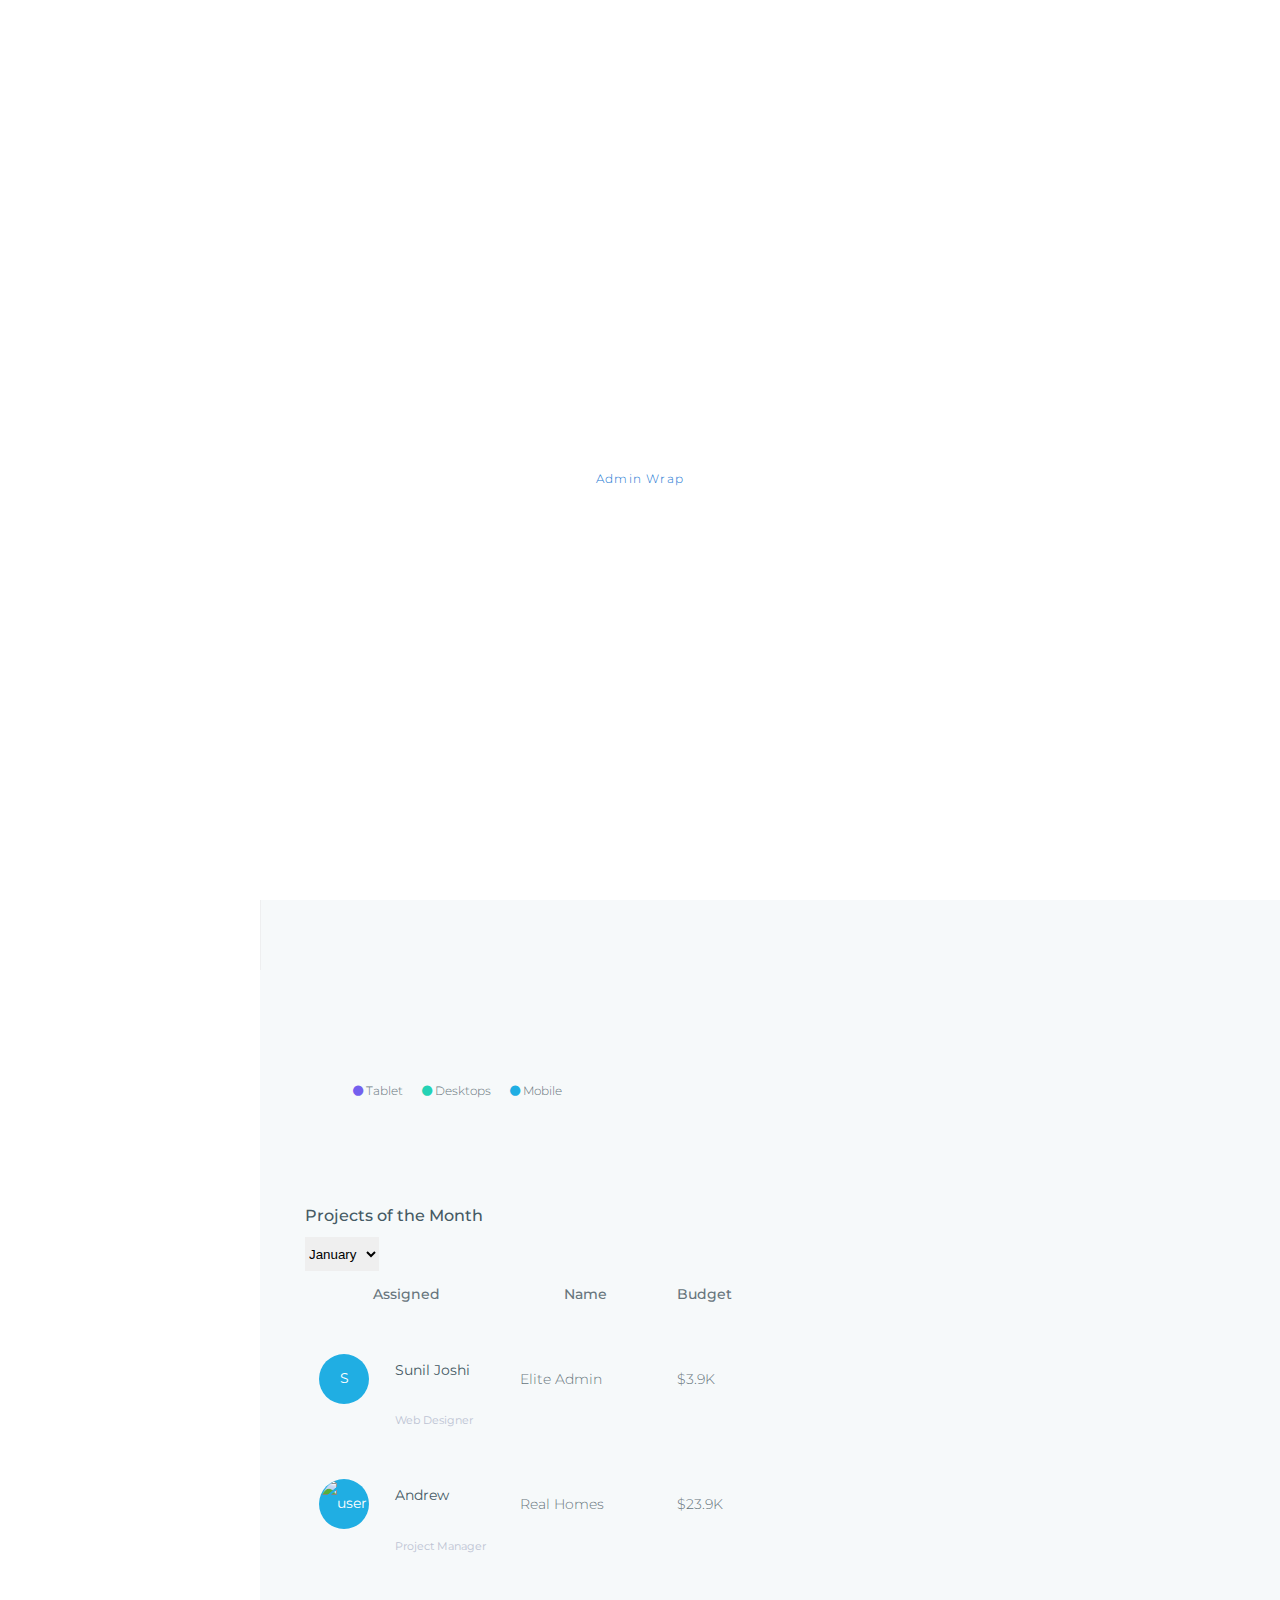
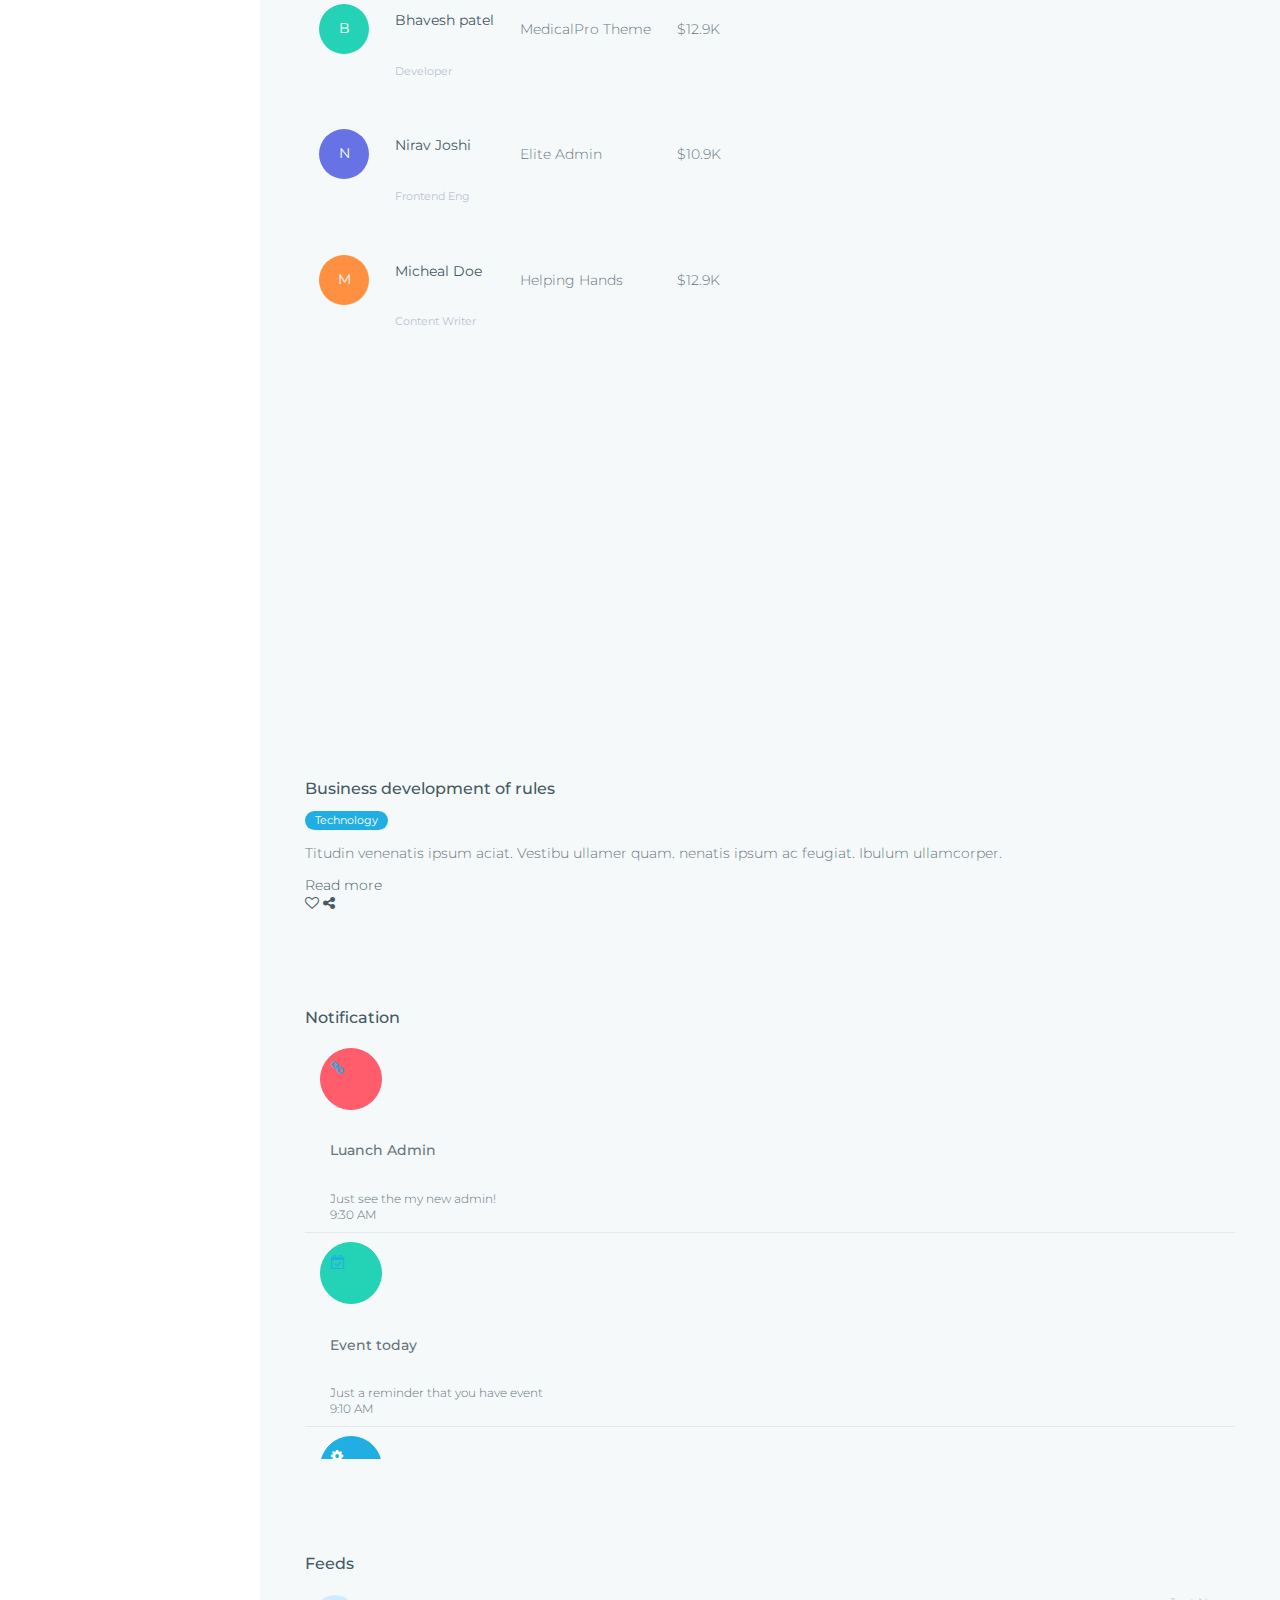
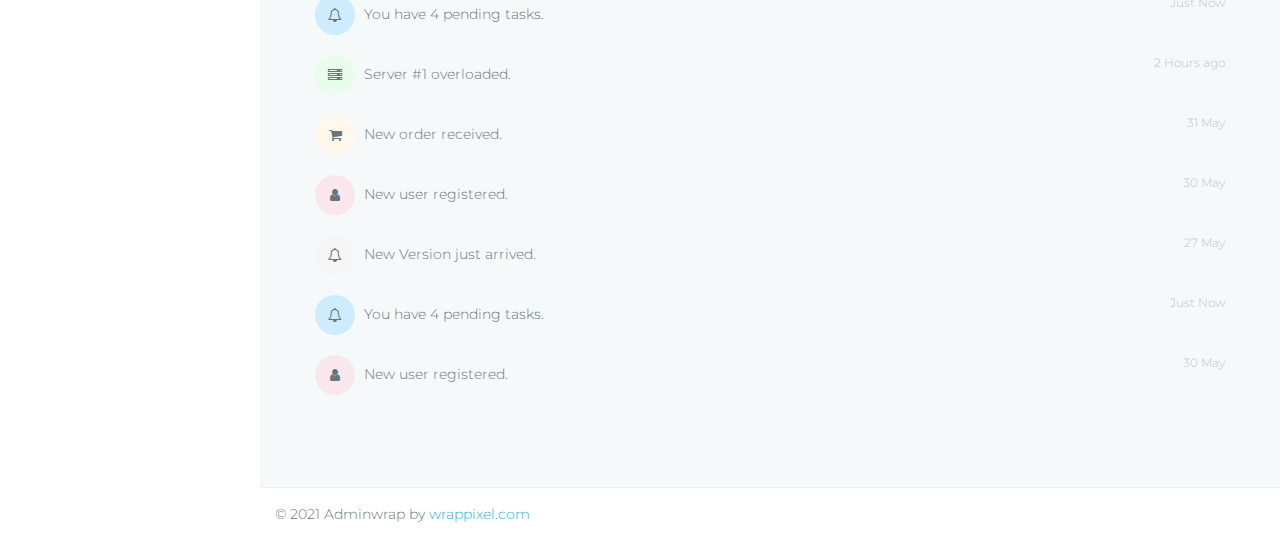
==== index.html @ 17c12f97 "first" ====
<!DOCTYPE html>
<html lang="en">
	<head>
		<meta charset="utf-8" />
		<meta http-equiv="X-UA-Compatible" content="IE=edge" />
		<!-- Tell the browser to be responsive to screen width -->
		<meta name="viewport" content="width=device-width, initial-scale=1" />
		<meta
			name="keywords"
			content="wrappixel, admin dashboard, html css dashboard, web dashboard, bootstrap 5 admin, bootstrap 5, css3 dashboard, bootstrap 5 dashboard, AdminWrap lite admin bootstrap 5 dashboard, frontend, responsive bootstrap 5 admin template, AdminWrap lite design, AdminWrap lite dashboard bootstrap 5 dashboard template"
		/>
		<meta
			name="description"
			content="AdminWrap Lite is powerful and clean admin dashboard template, inpired from Bootstrap Framework"
		/>
		<meta name="robots" content="noindex,nofollow" />
		<title>AdminWrap Lite Template by WrapPixel</title>
		<link
			rel="canonical"
			href="https://www.wrappixel.com/templates/adminwrap-lite/"
		/>
		<!-- Favicon icon -->
		<link
			rel="icon"
			type="image/png"
			sizes="16x16"
			href="../assets/images/favicon.png"
		/>
		<!-- Bootstrap Core CSS -->
		<link
			href="../assets/node_modules/bootstrap/css/bootstrap.min.css"
			rel="stylesheet"
		/>
		<link
			href="../assets/node_modules/perfect-scrollbar/css/perfect-scrollbar.css"
			rel="stylesheet"
		/>
		<!-- This page CSS -->
		<!-- chartist CSS -->
		<link
			href="../assets/node_modules/morrisjs/morris.css"
			rel="stylesheet"
		/>
		<!--c3 CSS -->
		<link
			href="../assets/node_modules/c3-master/c3.min.css"
			rel="stylesheet"
		/>
		<!-- Custom CSS -->
		<link href="css/style.css" rel="stylesheet" />
		<!-- Dashboard 1 Page CSS -->
		<link href="css/pages/dashboard1.css" rel="stylesheet" />
		<!-- You can change the theme colors from here -->
		<link href="css/colors/default.css" id="theme" rel="stylesheet" />
		<!-- HTML5 Shim and Respond.js IE8 support of HTML5 elements and media queries -->
		<!-- WARNING: Respond.js doesn't work if you view the page via file:// -->
		<!--[if lt IE 9]>
			<script src="https://oss.maxcdn.com/libs/html5shiv/3.7.0/html5shiv.js"></script>
			<script src="https://oss.maxcdn.com/libs/respond.js/1.4.2/respond.min.js"></script>
		<![endif]-->
	</head>

	<body class="fix-header fix-sidebar card-no-border">
		<!-- ============================================================== -->
		<!-- Preloader - style you can find in spinners.css -->
		<!-- ============================================================== -->
		<div class="preloader">
			<div class="loader">
				<div class="loader__figure"></div>
				<p class="loader__label">Admin Wrap</p>
			</div>
		</div>
		<!-- ============================================================== -->
		<!-- Main wrapper - style you can find in pages.scss -->
		<!-- ============================================================== -->
		<div id="main-wrapper">
			<!-- ============================================================== -->
			<!-- Topbar header - style you can find in pages.scss -->
			<!-- ============================================================== -->
			<header class="topbar">
				<nav class="navbar top-navbar navbar-expand-md navbar-light">
					<!-- ============================================================== -->
					<!-- Logo -->
					<!-- ============================================================== -->
					<div class="navbar-header">
						<a class="navbar-brand" href="index.html">
							<!-- Logo icon --><b>
								<!--You can put here icon as well // <i class="wi wi-sunset"></i> //-->
								<!-- Dark Logo icon -->
								<img
									src="../assets/images/logo-icon.png"
									alt="homepage"
									class="dark-logo"
								/>
								<!-- Light Logo icon -->
								<img
									src="../assets/images/logo-light-icon.png"
									alt="homepage"
									class="light-logo"
								/>
							</b>
							<!--End Logo icon -->
							<!-- Logo text --><span>
								<!-- dark Logo text -->
								<img
									src="../assets/images/logo-text.png"
									alt="homepage"
									class="dark-logo" />
								<!-- Light Logo text -->
								<img
									src="../assets/images/logo-light-text.png"
									class="light-logo"
									alt="homepage"
							/></span>
						</a>
					</div>
					<!-- ============================================================== -->
					<!-- End Logo -->
					<!-- ============================================================== -->
					<div class="navbar-collapse">
						<!-- ============================================================== -->
						<!-- toggle and nav items -->
						<!-- ============================================================== -->
						<ul class="navbar-nav me-auto">
							<li class="nav-item">
								<a
									class="nav-link nav-toggler hidden-md-up waves-effect waves-dark"
									href="javascript:void(0)"
									><i class="fa fa-bars"></i
								></a>
							</li>
							<!-- ============================================================== -->
							<!-- Search -->
							<!-- ============================================================== -->
							<!-- <li class="nav-item hidden-xs-down search-box">
								<a
									class="nav-link hidden-sm-down waves-effect waves-dark"
									href="javascript:void(0)"
									><i class="fa fa-search"></i
								></a>
								<form class="app-search">
									<input
										type="text"
										class="form-control"
										placeholder="Search & enter"
									/>
									<a class="srh-btn"
										><i class="fa fa-times"></i
									></a>
								</form>
							</li> -->
						</ul>
						<!-- ============================================================== -->
						<!-- User profile and search -->
						<!-- ============================================================== -->
						<ul class="navbar-nav my-lg-0">
							<!-- ============================================================== -->
							<!-- Profile -->
							<!-- ============================================================== -->
							<li class="nav-item dropdown u-pro">
								<a
									class="nav-link dropdown-toggle waves-effect-t waves-dark-t profile-pic border-0"
									href="#"
									id="navbarDropdown"
									data-bs-toggle="dropdown"
									aria-haspopup="true"
									aria-expanded="false"
									><img
										src="../assets/images/users/1.jpg"
										alt="user"
										class=""
									/>
									<span class="hidden-md-down"
										>John &nbsp;</span
									>
								</a>
								<ul
									class="dropdown-menu"
									aria-labelledby="navbarDropdown"
								></ul>
							</li>
						</ul>
					</div>
				</nav>
			</header>
			<!-- ============================================================== -->
			<!-- End Topbar header -->
			<!-- ============================================================== -->
			<!-- ============================================================== -->
			<!-- Left Sidebar - style you can find in sidebar.scss  -->
			<!-- ============================================================== -->
			<aside class="left-sidebar">
				<!-- Sidebar scroll-->
				<div class="scroll-sidebar">
					<!-- Sidebar navigation-->
					<nav class="sidebar-nav">
						<ul id="sidebarnav">
							<li>
								<a
									class="waves-effect waves-dark"
									href="index.html"
									aria-expanded="false"
									><i class="fa fa-tachometer"></i
									><span class="hide-menu">Dashboard</span></a
								>
							</li>
							<li>
								<a
									class="waves-effect waves-dark"
									href="pages-profile.html"
									aria-expanded="false"
									><i class="fa fa-user-circle-o"></i
									><span class="hide-menu">Profile</span></a
								>
							</li>
							<li>
								<a
									class="waves-effect waves-dark"
									href="table-basic.html"
									aria-expanded="false"
									><i class="fa fa-table"></i
									><span class="hide-menu">Tables</span></a
								>
							</li>
							<li>
								<a
									class="waves-effect waves-dark"
									href="icon-fontawesome.html"
									aria-expanded="false"
									><i class="fa fa-smile-o"></i
									><span class="hide-menu">Icons</span></a
								>
							</li>
							<li>
								<a
									class="waves-effect waves-dark"
									href="map-google.html"
									aria-expanded="false"
									><i class="fa fa-globe"></i
									><span class="hide-menu">Map</span></a
								>
							</li>
							<li>
								<a
									class="waves-effect waves-dark"
									href="pages-blank.html"
									aria-expanded="false"
									><i class="fa fa-bookmark-o"></i
									><span class="hide-menu">Blank</span></a
								>
							</li>
							<li>
								<a
									class="waves-effect waves-dark"
									href="pages-error-404.html"
									aria-expanded="false"
									><i class="fa fa-question-circle"></i
									><span class="hide-menu">404</span></a
								>
							</li>
						</ul>
					</nav>
					<!-- End Sidebar navigation -->
				</div>
				<!-- End Sidebar scroll-->
			</aside>
			<!-- ============================================================== -->
			<!-- End Left Sidebar - style you can find in sidebar.scss  -->
			<!-- ============================================================== -->
			<!-- ============================================================== -->
			<!-- Page wrapper  -->
			<!-- ============================================================== -->
			<div class="page-wrapper">
				<!-- ============================================================== -->
				<!-- Container fluid  -->
				<!-- ============================================================== -->
				<div class="container-fluid">
					<!-- ============================================================== -->
					<!-- Bread crumb and right sidebar toggle -->
					<!-- ============================================================== -->
					<div class="row page-titles">
						<div class="col-md-5 align-self-center">
							<h3 class="text-themecolor">Dashboard</h3>
							<ol class="breadcrumb">
								<li class="breadcrumb-item">
									<a href="javascript:void(0)">Home</a>
								</li>
								<li class="breadcrumb-item active">
									Dashboard
								</li>
							</ol>
						</div>
						<div class="col-md-7 align-self-center"></div>
					</div>
					<!-- ============================================================== -->
					<!-- End Bread crumb and right sidebar toggle -->
					<!-- ============================================================== -->
					<!-- ============================================================== -->
					<!-- Sales Chart and browser state-->
					<!-- ============================================================== -->
					<div class="row">
						<!-- Column -->
						<div class="col-lg-8">
							<div class="card">
								<div class="card-body">
									<div class="d-flex no-block">
										<div>
											<h5 class="card-title mb-0">
												Sales Chart
											</h5>
										</div>
										<div class="ms-auto">
											<ul
												class="list-inline text-center font-12"
											>
												<li>
													<i
														class="fa fa-circle text-success"
													></i>
													SITE A
												</li>
												<li>
													<i
														class="fa fa-circle text-info"
													></i>
													SITE B
												</li>
												<li>
													<i
														class="fa fa-circle text-primary"
													></i>
													SITE C
												</li>
											</ul>
										</div>
									</div>
									<div
										class=""
										id="sales-chart"
										style="height: 355px"
									></div>
								</div>
							</div>
						</div>
						<!-- Column -->
						<div class="col-lg-4">
							<div class="card">
								<div class="card-body">
									<div class="d-flex mb-4 no-block">
										<h5
											class="card-title mb-0 align-self-center"
										>
											Our Visitors
										</h5>
										<div class="ms-auto">
											<select class="form-select b-0">
												<option selected="">
													Today
												</option>
												<option value="1">
													Tomorrow
												</option>
											</select>
										</div>
									</div>
									<div
										id="visitor"
										style="height: 260px; width: 100%"
									></div>
									<ul
										class="list-inline mt-4 text-center font-12"
									>
										<li>
											<i
												class="fa fa-circle text-purple"
											></i>
											Tablet
										</li>
										<li>
											<i
												class="fa fa-circle text-success"
											></i>
											Desktops
										</li>
										<li>
											<i
												class="fa fa-circle text-info"
											></i>
											Mobile
										</li>
									</ul>
								</div>
							</div>
						</div>
					</div>
					<!-- ============================================================== -->
					<!-- End Sales Chart -->
					<!-- ============================================================== -->
					<!-- ============================================================== -->
					<!-- Projects of the Month -->
					<!-- ============================================================== -->
					<div class="row">
						<!-- Column -->
						<div class="col-lg-8 d-flex align-items-stretch">
							<div class="card w-100">
								<div class="card-body">
									<div class="d-flex">
										<div>
											<h5 class="card-title">
												Projects of the Month
											</h5>
										</div>
										<div class="ms-auto">
											<select class="form-select b-0">
												<option selected="">
													January
												</option>
												<option value="1">
													February
												</option>
												<option value="2">March</option>
												<option value="3">April</option>
											</select>
										</div>
									</div>
									<div class="table-responsive mt-3 no-wrap">
										<table
											class="table vm no-th-brd pro-of-month"
										>
											<thead>
												<tr>
													<th colspan="2">
														Assigned
													</th>
													<th>Name</th>
													<th>Budget</th>
												</tr>
											</thead>
											<tbody>
												<tr>
													<td style="width: 50px">
														<span class="round"
															>S</span
														>
													</td>
													<td>
														<h6>Sunil Joshi</h6>
														<small
															class="text-muted"
															>Web Designer</small
														>
													</td>
													<td>Elite Admin</td>
													<td>$3.9K</td>
												</tr>
												<tr class="active">
													<td>
														<span class="round"
															><img
																src="../assets/images/users/2.jpg"
																alt="user"
																width="50"
														/></span>
													</td>
													<td>
														<h6>Andrew</h6>
														<small
															class="text-muted"
															>Project
															Manager</small
														>
													</td>
													<td>Real Homes</td>
													<td>$23.9K</td>
												</tr>
												<tr>
													<td>
														<span
															class="round round-success"
															>B</span
														>
													</td>
													<td>
														<h6>Bhavesh patel</h6>
														<small
															class="text-muted"
															>Developer</small
														>
													</td>
													<td>MedicalPro Theme</td>
													<td>$12.9K</td>
												</tr>
												<tr>
													<td>
														<span
															class="round round-primary"
															>N</span
														>
													</td>
													<td>
														<h6>Nirav Joshi</h6>
														<small
															class="text-muted"
															>Frontend Eng</small
														>
													</td>
													<td>Elite Admin</td>
													<td>$10.9K</td>
												</tr>
												<tr>
													<td>
														<span
															class="round round-warning"
															>M</span
														>
													</td>
													<td>
														<h6>Micheal Doe</h6>
														<small
															class="text-muted"
															>Content
															Writer</small
														>
													</td>
													<td>Helping Hands</td>
													<td>$12.9K</td>
												</tr>
											</tbody>
										</table>
									</div>
								</div>
							</div>
						</div>
						<!-- Column -->
						<!-- Column -->
						<div class="col-lg-4 d-flex align-items-stretch">
							<div class="card w-100">
								<div
									class="up-img"
									style="
										background-image: url(../assets/images/big/img1.jpg);
									"
								></div>
								<div class="card-body">
									<h5 class="card-title">
										Business development of rules
									</h5>
									<span class="label label-info label-rounded"
										>Technology</span
									>
									<p class="mb-0 mt-3">
										Titudin venenatis ipsum aciat. Vestibu
										ullamer quam. nenatis ipsum ac feugiat.
										Ibulum ullamcorper.
									</p>
									<div class="d-flex mt-3">
										<a
											class="link"
											href="javascript:void(0)"
											>Read more</a
										>
										<div class="ms-auto align-self-center">
											<a
												href="javascript:void(0)"
												class="link me-2"
												><i class="fa fa-heart-o"></i
											></a>
											<a
												href="javascript:void(0)"
												class="link me-2"
												><i class="fa fa-share-alt"></i
											></a>
										</div>
									</div>
								</div>
							</div>
						</div>
					</div>
					<!-- ============================================================== -->
					<!-- End Projects of the Month -->
					<!-- ============================================================== -->
					<!-- ============================================================== -->
					<!-- Notification And Feeds -->
					<!-- ============================================================== -->
					<div class="row">
						<!-- Start Notification -->
						<div class="col-lg-6 col-md-12">
							<div class="card card-body mailbox">
								<h5 class="card-title">Notification</h5>
								<div
									class="message-center"
									style="height: 420px !important"
								>
									<!-- Message -->
									<a href="#">
										<div class="btn btn-danger btn-circle">
											<i class="fa fa-link"></i>
										</div>
										<div class="mail-contnet">
											<h6
												class="text-dark font-medium mb-0"
											>
												Luanch Admin
											</h6>
											<span class="mail-desc"
												>Just see the my new
												admin!</span
											>
											<span class="time">9:30 AM</span>
										</div>
									</a>
									<!-- Message -->
									<a href="#">
										<div class="btn btn-success btn-circle">
											<i
												class="fa fa-calendar-check-o"
											></i>
										</div>
										<div class="mail-contnet">
											<h6
												class="text-dark font-medium mb-0"
											>
												Event today
											</h6>
											<span class="mail-desc"
												>Just a reminder that you have
												event</span
											>
											<span class="time">9:10 AM</span>
										</div>
									</a>
									<!-- Message -->
									<a href="#">
										<div class="btn btn-info btn-circle">
											<i class="fa fa-cog text-white"></i>
										</div>
										<div class="mail-contnet">
											<h6
												class="text-dark font-medium mb-0"
											>
												Settings
											</h6>
											<span class="mail-desc"
												>You can customize this template
												as you want</span
											>
											<span class="time">9:08 AM</span>
										</div>
									</a>
									<!-- Message -->
									<a href="#">
										<div class="btn btn-primary btn-circle">
											<i class="fa fa-user"></i>
										</div>
										<div class="mail-contnet">
											<h6
												class="text-dark font-medium mb-0"
											>
												Pavan kumar
											</h6>
											<span class="mail-desc"
												>Just see the my admin!</span
											>
											<span class="time">9:02 AM</span>
										</div>
									</a>
									<!-- Message -->
									<a href="#">
										<div class="btn btn-info btn-circle">
											<i class="fa fa-cog text-white"></i>
										</div>
										<div class="mail-contnet">
											<h6
												class="text-dark font-medium mb-0"
											>
												Customize Themes
											</h6>
											<span class="mail-desc"
												>You can customize this template
												as you want</span
											>
											<span class="time">9:08 AM</span>
										</div>
									</a>
									<!-- Message -->
									<a href="#">
										<div class="btn btn-primary btn-circle">
											<i class="fa fa-user"></i>
										</div>
										<div class="mail-contnet">
											<h6
												class="text-dark font-medium mb-0"
											>
												Pavan kumar
											</h6>
											<span class="mail-desc"
												>Just see the my admin!</span
											>
											<span class="time">9:02 AM</span>
										</div>
									</a>
								</div>
							</div>
						</div>
						<!-- End Notification -->
						<!-- Start Feeds -->
						<div class="col-lg-6">
							<div class="card">
								<div class="card-body">
									<h5 class="card-title">Feeds</h5>
									<ul class="feeds">
										<li>
											<div class="bg-light-info">
												<i class="fa fa-bell-o"></i>
											</div>
											You have 4 pending tasks.
											<span class="text-muted"
												>Just Now</span
											>
										</li>
										<li>
											<div class="bg-light-success">
												<i class="fa fa-server"></i>
											</div>
											Server #1 overloaded.<span
												class="text-muted"
												>2 Hours ago</span
											>
										</li>
										<li>
											<div class="bg-light-warning">
												<i
													class="fa fa-shopping-cart"
												></i>
											</div>
											New order received.<span
												class="text-muted"
												>31 May</span
											>
										</li>
										<li>
											<div class="bg-light-danger">
												<i class="fa fa-user"></i>
											</div>
											New user registered.<span
												class="text-muted"
												>30 May</span
											>
										</li>
										<li>
											<div class="bg-light-inverse">
												<i class="fa fa-bell-o"></i>
											</div>
											New Version just arrived.
											<span class="text-muted"
												>27 May</span
											>
										</li>
										<li>
											<div class="bg-light-info">
												<i class="fa fa-bell-o"></i>
											</div>
											You have 4 pending tasks.
											<span class="text-muted"
												>Just Now</span
											>
										</li>
										<li>
											<div class="bg-light-danger">
												<i class="fa fa-user"></i>
											</div>
											New user registered.<span
												class="text-muted"
												>30 May</span
											>
										</li>
									</ul>
								</div>
							</div>
						</div>
						<!-- End Feeds -->
					</div>
					<!-- ============================================================== -->
					<!-- End Notification And Feeds -->
					<!-- ============================================================== -->
					<!-- ============================================================== -->
					<!-- End Page Content -->
					<!-- ============================================================== -->
				</div>
				<!-- ============================================================== -->
				<!-- End Container fluid  -->
				<!-- ============================================================== -->
				<!-- ============================================================== -->
				<!-- footer -->
				<!-- ============================================================== -->
				<footer class="footer">
					© 2021 Adminwrap by
					<a href="https://www.wrappixel.com/">wrappixel.com</a>
				</footer>
				<!-- ============================================================== -->
				<!-- End footer -->
				<!-- ============================================================== -->
			</div>
			<!-- ============================================================== -->
			<!-- End Page wrapper  -->
			<!-- ============================================================== -->
		</div>
		<!-- ============================================================== -->
		<!-- End Wrapper -->
		<!-- ============================================================== -->
		<!-- ============================================================== -->
		<!-- All Jquery -->
		<!-- ============================================================== -->
		<script src="../assets/node_modules/jquery/jquery.min.js"></script>
		<!-- Bootstrap popper Core JavaScript -->
		<script src="../assets/node_modules/bootstrap/js/bootstrap.bundle.min.js"></script>
		<!-- slimscrollbar scrollbar JavaScript -->
		<script src="js/perfect-scrollbar.jquery.min.js"></script>
		<!--Wave Effects -->
		<script src="js/waves.js"></script>
		<!--Menu sidebar -->
		<script src="js/sidebarmenu.js"></script>
		<!--Custom JavaScript -->
		<script src="js/custom.min.js"></script>
		<!-- ============================================================== -->
		<!-- This page plugins -->
		<!-- ============================================================== -->
		<!--morris JavaScript -->
		<script src="../assets/node_modules/raphael/raphael-min.js"></script>
		<script src="../assets/node_modules/morrisjs/morris.min.js"></script>
		<!--c3 JavaScript -->
		<script src="../assets/node_modules/d3/d3.min.js"></script>
		<script src="../assets/node_modules/c3-master/c3.min.js"></script>
		<!-- Chart JS -->
		<script src="js/dashboard1.js"></script>
	</body>
</html>
---- css/style.css ----
@charset "UTF-8";
/*
Template Name: Admin Pro Admin
Author: Wrappixel
Email: niravjoshi87@gmail.com
File: scss
*/
/**
 * Table Of Content
 *
 * 	1. Globals
 *	2. Headers
 *	3. Navigations
 *	4. Banners
 *	5. Footers
 *	6. app
 *	7. Widgets
 *	8. Custom Templates
 */
/*
Template Name: Admin Pro Admin
Author: Wrappixel
Email: niravjoshi87@gmail.com
File: scss
*/
/*Theme Colors*/
/*bootstrap Color*/
/*Light colors*/
/*Normal Color*/
/*Extra Variable*/
/*
Template Name: Admin Pro Admin
Author: Wrappixel
Email: niravjoshi87@gmail.com
File: scss
*/
/**
 * Table Of Content
 *
 *  1. Globals
 *  2. Headers
 *  3. Navigations
 *  4. Banners
 *  5. Footers
 *  6. Posts
 *  7. Widgets
 *  8. Custom Templates
 */
@import url("https://fonts.googleapis.com/css?family=Montserrat:300,400,500,600,700");
/******************* 
Global Styles 
*******************/
@import '../scss/icons/font-awesome/css/font-awesome.min.css';
@import '../css/spinners.css';
@import '../css/animate.css';
* {
  outline: none;
}

body {
  background: #fff;
  font-family: "Montserrat", sans-serif;
  margin: 0;
  overflow-x: hidden;
  color: #67757c;
  font-weight: 300;
  font-size: 14px;
}

html {
  position: relative;
  min-height: 100%;
  background: #ffffff;
  -webkit-font-smoothing: antialiased;
  -moz-osx-font-smoothing: grayscale;
}

a {
  color: #20aee3;
}

a:hover,
a:focus {
  text-decoration: none;
}

a.link {
  color: #455a64;
}
a.link:hover, a.link:focus {
  color: #20aee3;
}

.img-responsive {
  width: 100%;
  height: auto;
  display: inline-block;
}

.img-rounded {
  border-radius: 4px;
}

html body .mdi:before,
html body .mdi-set {
  line-height: initial;
}

/*******************
Headings
*******************/
h1,
h2,
h3,
h4,
h5,
h6 {
  color: #455a64;
  font-family: "Montserrat", sans-serif;
  font-weight: 400;
}

h1 {
  line-height: 40px;
  font-size: 36px;
}

h2 {
  line-height: 36px;
  font-size: 24px;
}

h3 {
  line-height: 30px;
  font-size: 21px;
}

h4 {
  line-height: 22px;
  font-size: 18px;
}

h5 {
  line-height: 18px;
  font-size: 16px;
  font-weight: 400;
}

h6 {
  line-height: 16px;
  font-size: 14px;
  font-weight: 400;
}

.display-5 {
  font-size: 3rem;
}

.display-6 {
  font-size: 36px;
}

.box {
  border-radius: 4px;
  padding: 10px;
}

html body .dl {
  display: inline-block;
}
html body .db {
  display: block;
}

.no-wrap td,
.no-wrap th {
  white-space: nowrap;
}

/*******************
Blockquote
*******************/
html body blockquote {
  border-left: 5px solid #20aee3;
  border: 1px solid rgba(120, 130, 140, 0.13);
  padding: 15px;
}

.clear {
  clear: both;
}

ol li {
  margin: 5px 0;
}

/*******************
Paddings
*******************/
html body .p-0 {
  padding: 0px;
}
html body .p-10 {
  padding: 10px;
}
html body .p-20 {
  padding: 20px;
}
html body .p-30 {
  padding: 30px;
}
html body .p-l-0 {
  padding-left: 0px;
}
html body .p-l-10 {
  padding-left: 10px;
}
html body .p-l-20 {
  padding-left: 20px;
}
html body .p-r-0 {
  padding-right: 0px;
}
html body .p-r-10 {
  padding-right: 10px;
}
html body .p-r-20 {
  padding-right: 20px;
}
html body .p-r-30 {
  padding-right: 30px;
}
html body .p-r-40 {
  padding-right: 40px;
}
html body .p-t-0 {
  padding-top: 0px;
}
html body .p-t-10 {
  padding-top: 10px;
}
html body .p-t-20 {
  padding-top: 20px;
}
html body .p-t-30 {
  padding-top: 30px;
}
html body .p-b-0 {
  padding-bottom: 0px;
}
html body .p-b-5 {
  padding-bottom: 5px;
}
html body .p-b-10 {
  padding-bottom: 10px;
}
html body .p-b-20 {
  padding-bottom: 20px;
}
html body .p-b-30 {
  padding-bottom: 30px;
}
html body .p-b-40 {
  padding-bottom: 40px;
}

/*******************
Margin
*******************/
html body .m-0 {
  margin: 0px;
}
html body .m-l-5 {
  margin-left: 5px;
}
html body .m-l-10 {
  margin-left: 10px;
}
html body .m-l-15 {
  margin-left: 15px;
}
html body .m-l-20 {
  margin-left: 20px;
}
html body .m-l-30 {
  margin-left: 30px;
}
html body .m-l-40 {
  margin-left: 40px;
}
html body .m-r-5 {
  margin-right: 5px;
}
html body .m-r-10 {
  margin-right: 10px;
}
html body .m-r-15 {
  margin-right: 15px;
}
html body .m-r-20 {
  margin-right: 20px;
}
html body .m-r-30 {
  margin-right: 30px;
}
html body .m-r-40 {
  margin-right: 40px;
}
html body .m-t-0 {
  margin-top: 0px;
}
html body .m-t-5 {
  margin-top: 5px;
}
html body .m-t-10 {
  margin-top: 10px;
}
html body .m-t-15 {
  margin-top: 15px;
}
html body .m-t-20 {
  margin-top: 20px;
}
html body .m-t-30 {
  margin-top: 30px;
}
html body .m-t-40 {
  margin-top: 40px;
}
html body .m-b-0 {
  margin-bottom: 0px;
}
html body .m-b-5 {
  margin-bottom: 5px;
}
html body .m-b-10 {
  margin-bottom: 10px;
}
html body .m-b-15 {
  margin-bottom: 15px;
}
html body .m-b-20 {
  margin-bottom: 20px;
}
html body .m-b-30 {
  margin-bottom: 30px;
}
html body .m-b-40 {
  margin-bottom: 40px;
}

/*******************
vertical alignment
*******************/
html body .vt {
  vertical-align: top;
}
html body .vm {
  vertical-align: middle;
}
html body .vb {
  vertical-align: bottom;
}

/*******************
Opacity
*******************/
.op-5 {
  opacity: 0.5;
}

.op-3 {
  opacity: 0.3;
}

/*******************
font weight
*******************/
html body .font-bold {
  font-weight: 700;
}
html body .font-normal {
  font-weight: normal;
}
html body .font-light {
  font-weight: 300;
}
html body .font-medium {
  font-weight: 500;
}
html body .font-16 {
  font-size: 16px;
}
html body .font-12 {
  font-size: 12px;
}
html body .font-14 {
  font-size: 14px;
}
html body .font-10 {
  font-size: 10px;
}
html body .font-18 {
  font-size: 18px;
}
html body .font-20 {
  font-size: 20px;
}

/*******************
Border
*******************/
html body .b-0 {
  border: none !important;
}
html body .b-r {
  border-right: 1px solid rgba(120, 130, 140, 0.13);
}
html body .b-l {
  border-left: 1px solid rgba(120, 130, 140, 0.13);
}
html body .b-b {
  border-bottom: 1px solid rgba(120, 130, 140, 0.13);
}
html body .b-t {
  border-top: 1px solid rgba(120, 130, 140, 0.13);
}
html body .b-all {
  border: 1px solid rgba(120, 130, 140, 0.13) !important;
}

/*******************
Thumb size
*******************/
.thumb-sm {
  height: 32px;
  width: 32px;
}

.thumb-md {
  height: 48px;
  width: 48px;
}

.thumb-lg {
  height: 88px;
  width: 88px;
}

.hide {
  display: none;
}

.img-circle {
  border-radius: 100%;
}

.radius {
  border-radius: 4px;
}

/*******************
Text Colors
*******************/
.text-white {
  color: #ffffff !important;
}

.text-danger {
  color: #ff5c6c !important;
}

.text-muted {
  color: #bcc3d3 !important;
}

.text-warning {
  color: #ff9041 !important;
}

.text-success {
  color: #24d2b5 !important;
}

.text-info {
  color: #20aee3 !important;
}

.text-inverse {
  color: #2f3d4a !important;
}

html body .text-blue {
  color: #02bec9;
}
html body .text-purple {
  color: #7460ee;
}
html body .text-primary {
  color: #6772e5 !important;
}
html body .text-megna {
  color: #56c0d8;
}
html body .text-dark {
  color: #67757c;
}
html body .text-themecolor {
  color: #20aee3;
}

/*******************
Background Colors
*******************/
.bg-primary {
  background-color: #6772e5 !important;
}

.bg-success {
  background-color: #24d2b5 !important;
}

.bg-info {
  background-color: #20aee3 !important;
}

.bg-warning {
  background-color: #ff9041 !important;
}

.bg-danger {
  background-color: #ff5c6c !important;
}

html body .bg-megna {
  background-color: #56c0d8;
}
html body .bg-theme {
  background-color: #20aee3;
}
html body .bg-inverse {
  background-color: #2f3d4a;
}
html body .bg-purple {
  background-color: #7460ee;
}
html body .bg-light-part {
  background-color: rgba(0, 0, 0, 0.02);
}
html body .bg-light-primary {
  background-color: #f1effd;
}
html body .bg-light-success {
  background-color: #e8fdeb;
}
html body .bg-light-info {
  background-color: #cfecfe;
}
html body .bg-light-extra {
  background-color: #ebf3f5;
}
html body .bg-light-warning {
  background-color: #fff8ec;
}
html body .bg-light-danger {
  background-color: #f9e7eb;
}
html body .bg-light-inverse {
  background-color: #f6f6f6;
}
html body .bg-light {
  background-color: #e9edf2;
}
html body .bg-white {
  background-color: #ffffff;
}

/*******************
Rounds
*******************/
.round {
  line-height: 48px;
  color: #ffffff;
  width: 50px;
  height: 50px;
  display: inline-block;
  font-weight: 400;
  text-align: center;
  border-radius: 100%;
  background: #20aee3;
}
.round img {
  border-radius: 100%;
}

.round-lg {
  line-height: 65px;
  width: 60px;
  height: 60px;
  font-size: 30px;
}

.round.round-info {
  background: #20aee3;
}

.round.round-warning {
  background: #ff9041;
}

.round.round-danger {
  background: #ff5c6c;
}

.round.round-success {
  background: #24d2b5;
}

.round.round-primary {
  background: #6772e5;
}

/*******************
Labels
*******************/
.label {
  padding: 3px 10px;
  line-height: 13px;
  color: #ffffff;
  font-weight: 400;
  border-radius: 4px;
  font-size: 75%;
}

.label-rounded {
  border-radius: 60px;
}

.label-custom {
  background-color: #56c0d8;
}

.label-success {
  background-color: #24d2b5;
}

.label-info {
  background-color: #20aee3;
}

.label-warning {
  background-color: #ff9041;
}

.label-danger {
  background-color: #ff5c6c;
}

.label-megna {
  background-color: #56c0d8;
}

.label-primary {
  background-color: #6772e5;
}

.label-purple {
  background-color: #7460ee;
}

.label-red {
  background-color: #fb3a3a;
}

.label-inverse {
  background-color: #2f3d4a;
}

.label-default {
  background-color: #e9edf2;
}

.label-white {
  background-color: #ffffff;
}

.label-light-success {
  background-color: #e8fdeb;
  color: #24d2b5;
}

.label-light-info {
  background-color: #cfecfe;
  color: #20aee3;
}

.label-light-warning {
  background-color: #fff8ec;
  color: #ff9041;
}

.label-light-danger {
  background-color: #f9e7eb;
  color: #ff5c6c;
}

.label-light-megna {
  background-color: #e0f2f4;
  color: #56c0d8;
}

.label-light-primary {
  background-color: #f1effd;
  color: #6772e5;
}

.label-light-inverse {
  background-color: #f6f6f6;
  color: #2f3d4a;
}

/*******************
 Badge
******************/
.badge {
  font-weight: 400;
}

.badge-xs {
  font-size: 9px;
}

.badge-xs,
.badge-sm {
  transform: translate(0, -2px);
}

.badge-success {
  background-color: #24d2b5;
}

.badge-info {
  background-color: #20aee3;
}

.badge-primary {
  background-color: #6772e5;
}

.badge-warning {
  background-color: #ff9041;
  color: #ffffff;
}

.badge-danger {
  background-color: #ff5c6c;
}

.badge-purple {
  background-color: #7460ee;
}

.badge-red {
  background-color: #fb3a3a;
}

.badge-inverse {
  background-color: #2f3d4a;
}

/*******************
List-style-none
******************/
ul.list-style-none {
  margin: 0px;
  padding: 0px;
}
ul.list-style-none li {
  list-style: none;
}
ul.list-style-none li a {
  color: #67757c;
  padding: 8px 0px;
  display: block;
  text-decoration: none;
}
ul.list-style-none li a:hover {
  color: #20aee3;
}

/*******************
dropdown-item
******************/
.dropdown-item {
  padding: 8px 1rem;
  color: #67757c;
}

/*******************
Layouts
******************/
.card-no-border .card {
  border: 0px;
  border-radius: 0px;
  box-shadow: none;
}

.card-no-border .shadow-none {
  box-shadow: none;
}

.card-outline-danger,
.card-outline-info,
.card-outline-warning,
.card-outline-success,
.card-outline-primary {
  background: #ffffff;
}

.card-fullscreen {
  position: fixed;
  top: 0px;
  left: 0px;
  width: 100%;
  height: 100%;
  z-index: 9999;
  overflow: auto;
}

/*******************/
/*single column*/
/*******************/
.single-column .left-sidebar {
  display: none;
}
.single-column .page-wrapper {
  margin-left: 0px;
}

.fix-width {
  width: 100%;
  max-width: 1170px;
  margin: 0 auto;
}

.card-body {
  padding: 1.25rem;
}

.card-title {
  margin-bottom: 0.75rem;
}

a {
  text-decoration: none;
}

.form-group {
  margin-bottom: 1rem;
}

label {
  display: inline-block;
  margin-bottom: 0.5rem;
}

.table td, .table th {
  padding: 0.75rem;
}

.card-subtitle {
  margin-top: -0.375rem;
}

.table > :not(:last-child) > :last-child > * {
  border-bottom-color: #e9ecef;
}

small {
  font-size: 80%;
  font-weight: 400;
}

.error-box .error-body .error-title {
  font-size: 210px !important;
  font-weight: 900 !important;
  line-height: 210px !important;
}

.form-control, .form-select {
  height: calc(1.5em + 0.75rem + 2px);
}

textarea.form-control {
  height: auto;
}

select.form-control.form-control-line {
  -webkit-appearance: auto;
  -moz-appearance: auto;
}

.dropdown-menu:empty {
  display: none;
}

/*
Template Name: Admin Pro Admin
Author: Wrappixel
Email: niravjoshi87@gmail.com
File: scss
*/
/*******************
Main sidebar
******************/
.left-sidebar {
  position: absolute;
  width: 260px;
  height: 100%;
  top: 0px;
  z-index: 20;
  padding-top: 70px;
  background: #fff;
  border-right: 1px solid rgba(120, 130, 140, 0.13);
}

.fix-sidebar .left-sidebar {
  position: fixed;
}

/*******************
use profile section
******************/
.sidebar-nav .user-profile > a img {
  width: 30px;
  border-radius: 100%;
  margin-right: 10px;
}
.sidebar-nav .user-profile > ul {
  padding-left: 40px;
}

/*******************
sidebar navigation
******************/
.scroll-sidebar {
  height: 100%;
}
.scroll-sidebar.ps .ps__scrollbar-y-rail {
  left: 2px;
  right: auto;
  background: none;
  width: 6px;
  /* If using `left`, there shouldn't be a `right`. */
}

.collapse.in {
  display: block;
}

.sidebar-nav {
  background: #fff;
  padding: 15px 0 0 0px;
}
.sidebar-nav ul {
  margin: 0px;
  padding: 0px;
}
.sidebar-nav ul li {
  list-style: none;
}
.sidebar-nav ul li a {
  color: #8d97ad;
  padding: 10px 35px 10px 15px;
  display: block;
  font-size: 15px;
  font-weight: 400;
}
.sidebar-nav ul li a.active, .sidebar-nav ul li a:hover {
  color: #20aee3;
}
.sidebar-nav ul li a.active i, .sidebar-nav ul li a:hover i {
  color: #20aee3;
}
.sidebar-nav ul li a.active {
  font-weight: 500;
  color: #263238;
}
.sidebar-nav ul li ul {
  padding-left: 40px;
}
.sidebar-nav ul li ul li a {
  padding: 7px 35px 7px 15px;
}
.sidebar-nav ul li ul ul {
  padding-left: 15px;
}
.sidebar-nav ul li.nav-small-cap {
  font-size: 12px;
  margin-bottom: 0px;
  padding: 30px 14px 14px 0px;
  color: #bcc3d3;
  font-weight: 500;
}
.sidebar-nav ul li.nav-devider {
  height: 1px;
  background: rgba(120, 130, 140, 0.13);
  display: block;
  margin: 15px 0;
}
.sidebar-nav > ul > li > a {
  border-left: 3px solid transparent;
}
.sidebar-nav > ul > li > a i {
  width: 38px;
  font-size: 24px;
  display: inline-block;
  vertical-align: middle;
  color: #787f91;
}
.sidebar-nav > ul > li > a .label {
  float: right;
  margin-top: 2px;
}
.sidebar-nav > ul > li > a.active {
  font-weight: 400;
  color: #26c6da;
  border-left: 3px solid #20aee3;
}
.sidebar-nav > ul > li {
  margin-bottom: 8px;
  margin-top: 8px;
}
.sidebar-nav > ul > li.active > a {
  color: #20aee3;
  font-weight: 500;
}
.sidebar-nav > ul > li.active > a i {
  color: #20aee3;
}
.sidebar-nav .waves-effect {
  transition: none;
  -webkit-transition: none;
  -o-transition: none;
}

/****************
When click on sidebar toggler and also for tablet
*****************/
@media (min-width: 768px) {
  .mini-sidebar .sidebar-nav #sidebarnav li {
    position: relative;
  }

  .mini-sidebar .sidebar-nav #sidebarnav > li > ul {
    position: absolute;
    left: 70px;
    top: 46px;
    width: 220px;
    padding-bottom: 10px;
    z-index: 1001;
    background: #edf0f5;
    display: none;
    padding-left: 1px;
  }

  .mini-sidebar .user-profile .profile-img {
    width: 45px;
  }
  .mini-sidebar .user-profile .profile-img .setpos {
    top: -35px;
  }

  .mini-sidebar.fix-sidebar .left-sidebar {
    position: fixed;
  }

  .mini-sidebar .sidebar-nav #sidebarnav > li:hover > ul {
    height: auto !important;
    overflow: auto;
  }

  .mini-sidebar .sidebar-nav #sidebarnav > li:hover > ul,
.mini-sidebar .sidebar-nav #sidebarnav > li:hover > ul.collapse {
    display: block;
  }

  .mini-sidebar .sidebar-nav #sidebarnav > li > a.has-arrow:after {
    display: none;
  }

  .mini-sidebar .left-sidebar {
    width: 70px;
  }
  .mini-sidebar .sidebar-nav #sidebarnav .user-profile > a {
    padding: 12px 20px;
  }
  .mini-sidebar .scroll-sidebar {
    padding-bottom: 0px;
    position: absolute;
  }
  .mini-sidebar .hide-menu,
.mini-sidebar .nav-small-cap,
.mini-sidebar .sidebar-footer,
.mini-sidebar .user-profile .profile-text,
.mini-sidebar > .label {
    display: none;
  }
  .mini-sidebar .nav-devider {
    width: 70px;
  }
  .mini-sidebar .sidebar-nav {
    background: transparent;
  }
  .mini-sidebar .sidebar-nav #sidebarnav > li > a {
    padding: 12px 20px;
    width: 70px;
  }
  .mini-sidebar .sidebar-nav #sidebarnav > li:hover > a {
    width: 290px;
    background: #edf0f5;
  }
  .mini-sidebar .sidebar-nav #sidebarnav > li:hover > a .hide-menu {
    display: inline;
  }
  .mini-sidebar .sidebar-nav #sidebarnav > li:hover > a .label {
    display: none;
  }
}
@media (max-width: 767px) {
  .mini-sidebar .left-sidebar {
    position: fixed;
  }
  .mini-sidebar .left-sidebar,
.mini-sidebar .sidebar-footer {
    left: -260px;
  }
  .mini-sidebar.show-sidebar .left-sidebar,
.mini-sidebar.show-sidebar .sidebar-footer {
    left: 0px;
  }
}
/*
Template Name: Admin pro Admin
Author: Wrappixel
Email: niravjoshi87@gmail.com
File: scss
*/
/*
Template Name: Admin Pro Admin
Author: Wrappixel
Email: niravjoshi87@gmail.com
File: scss
*/
/*Theme Colors*/
/*bootstrap Color*/
/*Light colors*/
/*Normal Color*/
/*Extra Variable*/
/*============================================================== 
 For all pages 
 ============================================================== */
#main-wrapper {
  width: 100%;
  overflow: hidden;
}

.boxed #main-wrapper {
  width: 100%;
  max-width: 1300px;
  margin: 0 auto;
  box-shadow: 0 0 60px rgba(0, 0, 0, 0.1);
}
.boxed #main-wrapper .sidebar-footer {
  position: absolute;
}
.boxed #main-wrapper .topbar {
  max-width: 1300px;
}
.boxed #main-wrapper .footer {
  display: none;
}

.page-wrapper {
  background: #f6f9fa;
  padding-bottom: 60px;
  position: relative;
}

.container-fluid {
  padding: 25px 25px;
}

.card {
  margin-bottom: 30px;
}
.card .card-subtitle {
  font-weight: 300;
  margin-bottom: 15px;
  color: #bcc3d3;
}
.card .card-title {
  position: relative;
  font-weight: 500;
}

/*******************
 Topbar
*******************/
.fix-header .topbar {
  position: fixed;
  width: 100%;
}
.fix-header .page-wrapper {
  padding-top: 70px;
}
.fix-header .right-side-panel {
  top: 70px;
  height: calc(100% - 70px);
}

.topbar {
  position: relative;
  z-index: 50;
}
.topbar .navbar-collapse {
  padding: 0px;
  border-bottom: 1px solid rgba(120, 130, 140, 0.13);
}
.topbar .top-navbar {
  min-height: 70px;
  padding: 0px;
}
.topbar .top-navbar .dropdown-toggle::after {
  display: none;
}
.topbar .top-navbar .navbar-header {
  line-height: 72px;
  padding-left: 10px;
  border-right: 1px solid rgba(120, 130, 140, 0.13);
}
.topbar .top-navbar .navbar-header .navbar-brand {
  margin-right: 0px;
  padding-bottom: 0px;
  padding-top: 0px;
}
.topbar .top-navbar .navbar-header .navbar-brand .light-logo {
  display: none;
}
.topbar .top-navbar .navbar-header .navbar-brand b {
  line-height: 70px;
  display: inline-block;
}
.topbar .top-navbar .navbar-nav > .nav-item > .nav-link {
  padding-left: 15px;
  padding-right: 15px;
  font-size: 20px;
  line-height: 54px;
}
.topbar .top-navbar .navbar-nav > .nav-item > span {
  line-height: 65px;
  font-size: 24px;
  font-weight: 500;
  color: #ffffff;
  padding: 0 10px;
}
.topbar .top-navbar .navbar-nav > .nav-item.show {
  background: rgba(0, 0, 0, 0.05);
}
.topbar .u-pro {
  margin-left: 10px;
}
.topbar .profile-pic {
  white-space: nowrap;
  padding-left: 15px;
  border-left: 1px solid rgba(120, 130, 140, 0.13);
}
.topbar .profile-pic img {
  width: 30px;
  border-radius: 100%;
}
.topbar .profile-pic span {
  font-size: 14px;
  white-space: nowrap;
}
.topbar .dropdown-menu {
  box-shadow: 0 3px 12px rgba(0, 0, 0, 0.05);
  -webkit-box-shadow: 0 3px 12px rgba(0, 0, 0, 0.05);
  -moz-box-shadow: 0 3px 12px rgba(0, 0, 0, 0.05);
  border-color: rgba(120, 130, 140, 0.13);
}
.topbar .dropdown-menu .dropdown-item {
  padding: 7px 1.5rem;
}
.topbar ul.dropdown-user {
  padding: 0px;
  min-width: 270px;
}
.topbar ul.dropdown-user li {
  list-style: none;
  padding: 0px;
  margin: 0px;
}
.topbar ul.dropdown-user li.divider {
  height: 1px;
  margin: 9px 0;
  overflow: hidden;
  background-color: rgba(120, 130, 140, 0.13);
}
.topbar ul.dropdown-user li .dw-user-box {
  padding: 10px 15px;
}
.topbar ul.dropdown-user li .dw-user-box .u-img {
  width: 70px;
  display: inline-block;
  vertical-align: top;
}
.topbar ul.dropdown-user li .dw-user-box .u-img img {
  width: 100%;
  border-radius: 5px;
}
.topbar ul.dropdown-user li .dw-user-box .u-text {
  display: inline-block;
  padding-left: 10px;
}
.topbar ul.dropdown-user li .dw-user-box .u-text h4 {
  margin: 0px;
  font-size: 15px;
}
.topbar ul.dropdown-user li .dw-user-box .u-text p {
  margin-bottom: 2px;
  font-size: 12px;
}
.topbar ul.dropdown-user li .dw-user-box .u-text .btn {
  color: #ffffff;
  padding: 5px 10px;
  display: inline-block;
}
.topbar ul.dropdown-user li .dw-user-box .u-text .btn:hover {
  background: #e6294b;
}
.topbar ul.dropdown-user li a {
  padding: 9px 15px;
  display: block;
  color: #67757c;
}
.topbar ul.dropdown-user li a:hover {
  background: #e9edf2;
  color: #20aee3;
  text-decoration: none;
}

.search-box .app-search {
  position: absolute;
  margin: 0px;
  display: block;
  z-index: 110;
  width: 100%;
  top: -1px;
  box-shadow: 2px 0px 10px rgba(0, 0, 0, 0.2);
  display: none;
  left: 0px;
}
.search-box .app-search input {
  width: 100.5%;
  padding: 35px;
  border-radius: 0px;
  font-size: 17px;
  transition: 0.5s ease-in;
}
.search-box .app-search input:focus {
  border-color: #ffffff;
}
.search-box .app-search .srh-btn {
  position: absolute;
  top: 23px;
  cursor: pointer;
  background: #ffffff;
  width: 15px;
  height: 15px;
  right: 20px;
  font-size: 14px;
}

.mini-sidebar .top-navbar .navbar-header {
  width: 70px;
  text-align: center;
  flex-shrink: 0;
  padding-left: 0px;
}

.logo-center .top-navbar .navbar-header {
  position: absolute;
  left: 0;
  right: 0;
  margin: 0 auto;
}

/*******************
Notify
*******************/
.notify {
  position: relative;
  top: -28px;
  right: -7px;
}
.notify .heartbit {
  position: absolute;
  top: -20px;
  right: -4px;
  height: 25px;
  width: 25px;
  z-index: 10;
  border: 5px solid #ff5c6c;
  border-radius: 70px;
  -moz-animation: heartbit 1s ease-out;
  -moz-animation-iteration-count: infinite;
  -o-animation: heartbit 1s ease-out;
  -o-animation-iteration-count: infinite;
  -webkit-animation: heartbit 1s ease-out;
  animation-iteration-count: infinite;
}
.notify .point {
  width: 6px;
  height: 6px;
  border-radius: 30px;
  background-color: #ff5c6c;
  position: absolute;
  right: 6px;
  top: -10px;
}
/*******************
 Horizontal-navabar
*******************/
.hdr-nav-bar .navbar {
  background: #ffffff;
  border-top: 1px solid rgba(120, 130, 140, 0.13);
  padding: 0 15px;
}
.hdr-nav-bar .navbar .navbar-nav > li {
  padding: 0 10px;
}
.hdr-nav-bar .navbar .navbar-nav > li > a {
  padding: 25px 5px;
  transition: 0.2s ease-in;
  border-bottom: 2px solid transparent;
}
.hdr-nav-bar .navbar .navbar-nav > li.active > a, .hdr-nav-bar .navbar .navbar-nav > li:hover > a,
.hdr-nav-bar .navbar .navbar-nav > li > a:focus {
  border-color: #20aee3;
}
.hdr-nav-bar .navbar .navbar-nav .dropdown-toggle:after {
  display: none;
}
.hdr-nav-bar .navbar .navbar-brand {
  padding: 20px 5px;
}
.hdr-nav-bar .navbar .navbar-toggler {
  border: 0px;
  cursor: pointer;
}
.hdr-nav-bar .navbar .custom-select {
  border-radius: 60px;
  font-size: 14px;
  padding: 0.375rem 40px 0.375rem 18px;
}
.hdr-nav-bar .navbar .call-to-act {
  padding: 15px 0;
}

/*******************
 Breadcrumb and page title
*******************/
.page-titles {
  background: #f6f9fa;
  margin-bottom: 20px;
  padding: 0px;
}
.page-titles h3 {
  margin-bottom: 0px;
  margin-top: 0px;
}
.page-titles .breadcrumb {
  padding: 0px;
  margin-bottom: 0px;
  background: transparent;
  font-size: 12px;
}
.page-titles .breadcrumb li {
  margin-top: 5px;
  margin-bottom: 5px;
}
.page-titles .breadcrumb li a {
  color: #67757c;
}
.page-titles .breadcrumb .breadcrumb-item + .breadcrumb-item::before {
  content: "";
  font-family: FontAwesome;
  color: #a6b7bf;
  font-size: 11px;
}
.page-titles .breadcrumb .breadcrumb-item.active {
  color: #263238;
  font-weight: 500;
}

.p-relative {
  position: relative;
}

.lstick {
  width: 2px;
  background: #20aee3;
  height: 30px;
  margin-left: -20px;
  margin-right: 18px;
  display: inline-block;
  vertical-align: middle;
}

/*******************
 Right side toggle
*******************/
@keyframes rotate {
  from {
    transform: rotate(0deg);
  }
  to {
    transform: rotate(360deg);
  }
}
.right-side-toggle {
  position: relative;
}

.right-side-toggle i {
  -webkit-transition-property: -webkit-transform;
  -webkit-transition-duration: 1s;
  -moz-transition-property: -moz-transform;
  -moz-transition-duration: 1s;
  transition-property: transform;
  transition-duration: 1s;
  -webkit-animation-name: rotate;
  -webkit-animation-duration: 2s;
  -webkit-animation-iteration-count: infinite;
  -webkit-animation-timing-function: linear;
  -moz-animation-name: rotate;
  -moz-animation-duration: 2s;
  -moz-animation-iteration-count: infinite;
  -moz-animation-timing-function: linear;
  animation-name: rotate;
  animation-duration: 2s;
  animation-iteration-count: infinite;
  animation-timing-function: linear;
  position: absolute;
  top: 18px;
  left: 18px;
}

.right-sidebar {
  position: fixed;
  right: -240px;
  width: 240px;
  display: none;
  z-index: 1100;
  background: #ffffff;
  top: 0px;
  padding-bottom: 20px;
  height: 100%;
  box-shadow: 5px 1px 40px rgba(0, 0, 0, 0.1);
  transition: all 0.3s ease;
}
.right-sidebar .rpanel-title {
  display: block;
  padding: 24px 20px;
  color: #ffffff;
  text-transform: uppercase;
  font-size: 15px;
  background: #20aee3;
}
.right-sidebar .rpanel-title span {
  float: right;
  cursor: pointer;
  font-size: 11px;
}
.right-sidebar .rpanel-title span:hover {
  color: #ffffff;
}
.right-sidebar .r-panel-body {
  padding: 20px;
}
.right-sidebar .r-panel-body ul {
  margin: 0px;
  padding: 0px;
}
.right-sidebar .r-panel-body ul li {
  list-style: none;
  padding: 5px 0;
}

.shw-rside {
  right: 0px;
  width: 240px;
  display: block;
}

.chatonline img {
  margin-right: 10px;
  float: left;
  width: 30px;
}
.chatonline li a {
  padding: 13px 0;
  float: left;
  width: 100%;
}
.chatonline li a span {
  color: #67757c;
}
.chatonline li a span small {
  display: block;
  font-size: 10px;
}

/*******************
 Right side toggle
*******************/
ul#themecolors {
  display: block;
}
ul#themecolors li {
  display: inline-block;
}
ul#themecolors li:first-child {
  display: block;
}
ul#themecolors li a {
  width: 50px;
  height: 50px;
  display: inline-block;
  margin: 5px;
  color: transparent;
  position: relative;
}
ul#themecolors li a.working:before {
  content: "";
  font-family: "FontAwesome";
  font-size: 18px;
  line-height: 50px;
  width: 50px;
  height: 50px;
  position: absolute;
  top: 0;
  left: 0;
  color: #ffffff;
  text-align: center;
}

.default-theme {
  background: #bcc3d3;
}

.green-theme {
  background: #24d2b5;
}

.yellow-theme {
  background: #ff9041;
}

.red-theme {
  background: #ff5c6c;
}

.blue-theme {
  background: #20aee3;
}

.purple-theme {
  background: #7460ee;
}

.megna-theme {
  background: #56c0d8;
}

.default-dark-theme {
  background: #263238;
  /* Old browsers */
  /* FF3.6-15 */
  /* Chrome10-25,Safari5.1-6 */
  background: linear-gradient(to right, #263238 0%, #263238 23%, #bcc3d3 23%, #bcc3d3 99%);
}

.green-dark-theme {
  background: #263238;
  /* Old browsers */
  /* FF3.6-15 */
  /* Chrome10-25,Safari5.1-6 */
  background: linear-gradient(to right, #263238 0%, #263238 23%, #24d2b5 23%, #24d2b5 99%);
}

.yellow-dark-theme {
  background: #263238;
  /* Old browsers */
  /* FF3.6-15 */
  /* Chrome10-25,Safari5.1-6 */
  background: linear-gradient(to right, #263238 0%, #263238 23%, #ff5c6c 23%, #ff5c6c 99%);
}

.blue-dark-theme {
  background: #263238;
  /* Old browsers */
  /* FF3.6-15 */
  /* Chrome10-25,Safari5.1-6 */
  background: linear-gradient(to right, #263238 0%, #263238 23%, #20aee3 23%, #20aee3 99%);
}

.purple-dark-theme {
  background: #263238;
  /* Old browsers */
  /* FF3.6-15 */
  /* Chrome10-25,Safari5.1-6 */
  background: linear-gradient(to right, #263238 0%, #263238 23%, #7460ee 23%, #7460ee 99%);
}

.megna-dark-theme {
  background: #263238;
  /* Old browsers */
  /* FF3.6-15 */
  /* Chrome10-25,Safari5.1-6 */
  background: linear-gradient(to right, #263238 0%, #263238 23%, #56c0d8 23%, #56c0d8 99%);
}

.red-dark-theme {
  background: #263238;
  /* Old browsers */
  /* FF3.6-15 */
  /* Chrome10-25,Safari5.1-6 */
  background: linear-gradient(to right, #263238 0%, #263238 23%, #ff5c6c 23%, #ff5c6c 99%);
}

/*******************
 Footer
*******************/
.footer {
  bottom: 0;
  color: #67757c;
  left: 0px;
  padding: 17px 15px;
  position: absolute;
  right: 0;
  border-top: 1px solid rgba(120, 130, 140, 0.13);
  background: #ffffff;
}

/*******************
 scrollbar
*******************/
.slimScrollBar {
  z-index: 10 !important;
}

/*******************
Megamenu
******************/
.mega-dropdown {
  position: static;
  width: 100%;
}
.mega-dropdown .dropdown-menu {
  width: 100%;
  padding: 30px;
  margin-top: 0px;
}
.mega-dropdown ul {
  padding: 0px;
}
.mega-dropdown ul li {
  list-style: none;
}
.mega-dropdown .carousel-item .container {
  padding: 0px;
}
.mega-dropdown .nav-accordion .card {
  margin-bottom: 1px;
}
.mega-dropdown .nav-accordion .card-header {
  background: #ffffff;
}
.mega-dropdown .nav-accordion .card-header h5 {
  margin: 0px;
}
.mega-dropdown .nav-accordion .card-header h5 a {
  text-decoration: none;
  color: #67757c;
}

/*******************
Wave Effects
*******************/
.waves-effect {
  position: relative;
  cursor: pointer;
  display: inline-block;
  overflow: hidden;
  -webkit-user-select: none;
  user-select: none;
  -webkit-tap-highlight-color: transparent;
  vertical-align: middle;
  z-index: 1;
  will-change: opacity, transform;
  transition: all 0.1s ease-out;
}
.waves-effect .waves-ripple {
  position: absolute;
  border-radius: 50%;
  width: 20px;
  height: 20px;
  margin-top: -10px;
  margin-left: -10px;
  opacity: 0;
  background: rgba(0, 0, 0, 0.2);
  transition: all 0.7s ease-out;
  transition-property: transform, opacity;
  transform: scale(0);
  pointer-events: none;
}

.waves-effect.waves-light .waves-ripple {
  background-color: rgba(255, 255, 255, 0.45);
}

.waves-effect.waves-red .waves-ripple {
  background-color: rgba(244, 67, 54, 0.7);
}

.waves-effect.waves-yellow .waves-ripple {
  background-color: rgba(255, 235, 59, 0.7);
}

.waves-effect.waves-orange .waves-ripple {
  background-color: rgba(255, 152, 0, 0.7);
}

.waves-effect.waves-purple .waves-ripple {
  background-color: rgba(156, 39, 176, 0.7);
}

.waves-effect.waves-green .waves-ripple {
  background-color: rgba(76, 175, 80, 0.7);
}

.waves-effect.waves-teal .waves-ripple {
  background-color: rgba(0, 150, 136, 0.7);
}

html body .waves-notransition {
  transition: none;
}

.waves-circle {
  transform: translateZ(0);
  text-align: center;
  width: 2.5em;
  height: 2.5em;
  line-height: 2.5em;
  border-radius: 50%;
  -webkit-mask-image: none;
}

.waves-input-wrapper {
  border-radius: 0.2em;
  vertical-align: bottom;
}
.waves-input-wrapper .waves-button-input {
  position: relative;
  top: 0;
  left: 0;
  z-index: 1;
}

.waves-block {
  display: block;
}

/*******************
List inline
*******************/
ul.list-inline li {
  display: inline-block;
  padding: 0 8px;
}

/*******************
Table td vertical middle
*******************/
.vm.table td,
.vm.table th {
  vertical-align: middle;
}

.no-th-brd.table th {
  border: 0px;
}

.table.no-border tbody td {
  border: 0px;
}

/*******************
Other comon js for all pages
*******************/
.calendar-events {
  padding: 8px 10px;
  border: 1px solid #ffffff;
  cursor: move;
}
.calendar-events:hover {
  border: 1px dashed rgba(120, 130, 140, 0.13);
}
.calendar-events i {
  margin-right: 8px;
}

.table-responsive {
  display: block;
  width: 100%;
  overflow-x: auto;
  -ms-overflow-style: -ms-autohiding-scrollbar;
}

.single-column .left-sidebar {
  display: none;
}
.single-column .page-wrapper {
  margin-left: 0px !important;
}

.profile-tab li a.nav-link,
.customtab li a.nav-link {
  border: 0px;
  padding: 15px 20px;
  color: #67757c;
}
.profile-tab li a.nav-link.active,
.customtab li a.nav-link.active {
  border-bottom: 2px solid #20aee3;
  color: #20aee3;
}
.profile-tab li a.nav-link:hover,
.customtab li a.nav-link:hover {
  color: #20aee3;
}

html body .jqstooltip,
html body .flotTip {
  width: auto !important;
  height: auto !important;
  background: #263238;
  color: #ffffff;
  padding: 5px 10px;
}

body .jqstooltip {
  border-color: transparent;
  border-radius: 60px;
}

/*******************
Notification page Jquery toaster
******************/
.jq-icon-info {
  background-color: #20aee3;
  color: #ffffff;
}

.jq-icon-success {
  background-color: #24d2b5;
  color: #ffffff;
}

.jq-icon-error {
  background-color: #ff5c6c;
  color: #ffffff;
}

.jq-icon-warning {
  background-color: #ff9041;
  color: #ffffff;
}

/*******************
c3 chart global
******************/
.c3 text {
  fill-opacity: 0.5;
}

.no-shrink {
  flex-shrink: 0;
}

.up-img {
  background-size: cover;
  background-position: center center;
  min-height: 340px;
}

/*
Template Name: Admin pro Admin
Author: Wrappixel
Email: niravjoshi87@gmail.com
File: scss
*/
/*
Template Name: Admin Pro Admin
Author: Wrappixel
Email: niravjoshi87@gmail.com
File: scss
*/
/*Theme Colors*/
/*bootstrap Color*/
/*Light colors*/
/*Normal Color*/
/*Extra Variable*/
/*******************
Pagination
*******************/
.pagination > li:first-child > a,
.pagination > li:first-child > span {
  border-bottom-left-radius: 4px;
  border-top-left-radius: 4px;
}

.pagination > li:last-child > a,
.pagination > li:last-child > span {
  border-bottom-right-radius: 4px;
  border-top-right-radius: 4px;
}

.pagination > li > a,
.pagination > li > span {
  color: #263238;
}

.pagination > li > a:hover,
.pagination > li > span:hover,
.pagination > li > a:focus,
.pagination > li > span:focus {
  background-color: #e9edf2;
}

.pagination-split li {
  margin-left: 5px;
  display: inline-block;
  float: left;
}

.pagination-split li:first-child {
  margin-left: 0;
}

.pagination-split li a {
  border-radius: 4px;
}

.pagination > .active > a,
.pagination > .active > span,
.pagination > .active > a:hover,
.pagination > .active > span:hover,
.pagination > .active > a:focus,
.pagination > .active > span:focus {
  background-color: #20aee3;
  border-color: #20aee3;
}

.pager li > a,
.pager li > span {
  border-radius: 4px;
  color: #263238;
}

/*******************
Pagination
******************/
.pagination-circle li.active a {
  background: #24d2b5;
}
.pagination-circle li a {
  width: 40px;
  height: 40px;
  background: #e9edf2;
  border: 0px;
  text-align: center;
  border-radius: 100%;
}
.pagination-circle li a:first-child, .pagination-circle li a:last-child {
  border-radius: 100%;
}
.pagination-circle li a:hover {
  background: #24d2b5;
  color: #ffffff;
}
.pagination-circle li.disabled a {
  background: #e9edf2;
  color: rgba(120, 130, 140, 0.13);
}

/*
Template Name: Admin pro Admin
Author: Wrappixel
Email: niravjoshi87@gmail.com
File: scss
*/
/*
Template Name: Admin Pro Admin
Author: Wrappixel
Email: niravjoshi87@gmail.com
File: scss
*/
/*Theme Colors*/
/*bootstrap Color*/
/*Light colors*/
/*Normal Color*/
/*Extra Variable*/
/*******************
Buttons
******************/
.btn {
  padding: 7px 12px;
  cursor: pointer;
}
.btn:hover {
  opacity: 0.8;
}
.btn:focus {
  box-shadow: none;
}

.btn-group label {
  color: #ffffff !important;
  margin-bottom: 0px;
}
.btn-group label.btn-secondary {
  color: #67757c !important;
}

.btn-lg {
  padding: 0.75rem 1.5rem;
  font-size: 1.25rem;
}

.btn-md {
  padding: 12px 55px;
  font-size: 16px;
}

.btn-circle {
  border-radius: 100%;
  width: 40px;
  height: 40px;
  padding: 10px;
}

.btn-circle.btn-sm {
  width: 35px;
  height: 35px;
  padding: 8px 10px;
  font-size: 14px;
}

.btn-circle.btn-lg {
  width: 50px;
  height: 50px;
  padding: 14px 15px;
  font-size: 18px;
  line-height: 23px;
}

.btn-circle.btn-xl {
  width: 70px;
  height: 70px;
  padding: 14px 15px;
  font-size: 24px;
}

.btn-sm {
  padding: 0.25rem 0.5rem;
  font-size: 12px;
}

.btn-xs {
  padding: 0.25rem 0.5rem;
  font-size: 10px;
}

.button-list button,
.button-list a {
  margin: 5px 12px 5px 0;
}

.btn-outline {
  color: inherit;
  background-color: transparent;
  transition: all 0.5s;
}

.btn-rounded {
  border-radius: 60px;
  padding: 7px 18px;
}
.btn-rounded.btn-lg {
  padding: 0.75rem 1.5rem;
}
.btn-rounded.btn-sm {
  padding: 0.25rem 0.5rem;
  font-size: 12px;
}
.btn-rounded.btn-xs {
  padding: 0.25rem 0.5rem;
  font-size: 10px;
}
.btn-rounded.btn-md {
  padding: 12px 35px;
  font-size: 16px;
}

.btn-secondary,
.btn-secondary.disabled {
  box-shadow: 0 2px 2px 0 rgba(169, 169, 169, 0.14), 0 3px 1px -2px rgba(169, 169, 169, 0.2), 0 1px 5px 0 rgba(169, 169, 169, 0.12);
  transition: 0.2s ease-in;
  background-color: #ffffff;
  color: #67757c;
  border-color: #cccccc;
}
.btn-secondary:hover,
.btn-secondary.disabled:hover {
  box-shadow: 0 14px 26px -12px rgba(169, 169, 169, 0.42), 0 4px 23px 0 rgba(0, 0, 0, 0.12), 0 8px 10px -5px rgba(169, 169, 169, 0.2);
  color: #ffffff !important;
}
.btn-secondary.active, .btn-secondary:active, .btn-secondary:focus,
.btn-secondary.disabled.active,
.btn-secondary.disabled:active,
.btn-secondary.disabled:focus {
  box-shadow: 0 14px 26px -12px rgba(169, 169, 169, 0.42), 0 4px 23px 0 rgba(0, 0, 0, 0.12), 0 8px 10px -5px rgba(169, 169, 169, 0.2);
  color: #ffffff !important;
  background: #263238;
  border-color: #263238;
}

.btn-secondary.disabled:hover, .btn-secondary.disabled:focus, .btn-secondary.disabled:active {
  color: #67757c !important;
  background-color: #ffffff;
  border-color: #cccccc;
  cursor: default;
}

.btn-primary,
.btn-primary.disabled {
  background: #6772e5;
  border: 1px solid #6772e5;
  /*box-shadow: $primary-shadow;*/
  transition: 0.2s ease-in;
}
.btn-primary:hover,
.btn-primary.disabled:hover {
  background: #6772e5;
  box-shadow: 0 14px 26px -12px rgba(116, 96, 238, 0.42), 0 4px 23px 0 rgba(0, 0, 0, 0.12), 0 8px 10px -5px rgba(116, 96, 238, 0.2);
  border: 1px solid #6772e5;
}
.btn-primary.active, .btn-primary:active, .btn-primary:focus,
.btn-primary.disabled.active,
.btn-primary.disabled:active,
.btn-primary.disabled:focus {
  background: #6352ce;
  /*box-shadow: $primary-shadow-hover;*/
  border-color: transparent;
}

.btn-themecolor,
.btn-themecolor.disabled {
  background: #20aee3;
  color: #ffffff;
  border: 1px solid #20aee3;
}
.btn-themecolor:hover,
.btn-themecolor.disabled:hover {
  background: #20aee3;
  opacity: 0.7;
  border: 1px solid #20aee3;
}
.btn-themecolor.active, .btn-themecolor:active, .btn-themecolor:focus,
.btn-themecolor.disabled.active,
.btn-themecolor.disabled:active,
.btn-themecolor.disabled:focus {
  background: #028ee1;
}

.btn-success,
.btn-success.disabled {
  background: #24d2b5;
  border: 1px solid #24d2b5;
  /*box-shadow: $success-shadow;*/
  transition: 0.2s ease-in;
}
.btn-success:hover,
.btn-success.disabled:hover {
  background: #24d2b5;
  /*box-shadow: $success-shadow-hover;*/
  border: 1px solid #24d2b5;
}
.btn-success.active, .btn-success:active, .btn-success:focus,
.btn-success.disabled.active,
.btn-success.disabled:active,
.btn-success.disabled:focus {
  background: #04b381;
  /*box-shadow: $success-shadow-hover;*/
  border-color: transparent;
}

.btn-info,
.btn-info.disabled {
  background: #20aee3;
  border: 1px solid #20aee3;
  /*box-shadow: $info-shadow;*/
  transition: 0.2s ease-in;
}
.btn-info:hover,
.btn-info.disabled:hover {
  background: #20aee3;
  border: 1px solid #20aee3;
  /*box-shadow: $info-shadow-hover;*/
}
.btn-info.active, .btn-info:active, .btn-info:focus,
.btn-info.disabled.active,
.btn-info.disabled:active,
.btn-info.disabled:focus {
  background: #1d96c3;
  /*box-shadow: $info-shadow-hover;*/
  border-color: transparent;
}

.btn-warning,
.btn-warning.disabled {
  background: #ff9041;
  color: #ffffff;
  /*box-shadow: $warning-shadow;*/
  border: 1px solid #ff9041;
  transition: 0.2s ease-in;
}
.btn-warning:hover,
.btn-warning.disabled:hover {
  background: #ff9041;
  color: #ffffff;
  /*box-shadow: $warning-shadow-hover;*/
  border: 1px solid #ff9041;
}
.btn-warning.active, .btn-warning:active, .btn-warning:focus,
.btn-warning.disabled.active,
.btn-warning.disabled:active,
.btn-warning.disabled:focus {
  background: #e9ab2e;
  color: #ffffff;
  /*box-shadow: $warning-shadow-hover;*/
  border-color: transparent;
}

.btn-danger,
.btn-danger.disabled {
  background: #ff5c6c;
  border: 1px solid #ff5c6c;
  /*box-shadow: $danger-shadow;*/
  transition: 0.2s ease-in;
}
.btn-danger:hover,
.btn-danger.disabled:hover {
  background: #ff5c6c;
  /*box-shadow: $danger-shadow-hover;*/
  border: 1px solid #ff5c6c;
}
.btn-danger.active, .btn-danger:active, .btn-danger:focus,
.btn-danger.disabled.active,
.btn-danger.disabled:active,
.btn-danger.disabled:focus {
  background: #e6294b;
  /*box-shadow: $danger-shadow-hover;*/
  border-color: transparent;
}

.btn-inverse,
.btn-inverse.disabled {
  background: #2f3d4a;
  border: 1px solid #2f3d4a;
  color: #ffffff;
}
.btn-inverse:hover,
.btn-inverse.disabled:hover {
  background: #2f3d4a;
  opacity: 0.7;
  color: #ffffff;
  border: 1px solid #2f3d4a;
}
.btn-inverse.active, .btn-inverse:active, .btn-inverse:focus,
.btn-inverse.disabled.active,
.btn-inverse.disabled:active,
.btn-inverse.disabled:focus {
  background: #232a37;
  color: #ffffff;
}

.btn-red,
.btn-red.disabled {
  background: #fb3a3a;
  border: 1px solid #fb3a3a;
  color: #ffffff;
}
.btn-red:hover,
.btn-red.disabled:hover {
  opacity: 0.7;
  border: 1px solid #fb3a3a;
  background: #fb3a3a;
}
.btn-red.active, .btn-red:active, .btn-red:focus,
.btn-red.disabled.active,
.btn-red.disabled:active,
.btn-red.disabled:focus {
  background: #e6294b;
}

.btn-outline-secondary {
  background-color: #ffffff;
  /*box-shadow: $default-shadow;*/
  transition: 0.2s ease-in;
  border-color: #cccccc;
}
.btn-outline-secondary:hover, .btn-outline-secondary:focus, .btn-outline-secondary.focus {
  /*box-shadow: $default-shadow-hover;*/
}
.btn-outline-secondary.active, .btn-outline-secondary:active, .btn-outline-secondary:focus {
  /*box-shadow: $default-shadow-hover;*/
}

.btn-outline-primary {
  color: #6772e5;
  background-color: #ffffff;
  border-color: #6772e5;
  /*box-shadow: $primary-shadow;*/
  transition: 0.2s ease-in;
}
.btn-outline-primary:hover, .btn-outline-primary:focus, .btn-outline-primary.focus {
  background: #6772e5;
  /*box-shadow: $primary-shadow-hover;*/
  color: #ffffff;
  border-color: #6772e5;
}
.btn-outline-primary.active, .btn-outline-primary:active, .btn-outline-primary:focus {
  /*box-shadow: $primary-shadow-hover;*/
  background-color: #6352ce;
  border-color: #6352ce;
}

.btn-outline-success {
  color: #24d2b5;
  background-color: transparent;
  border-color: #24d2b5;
  /*box-shadow: $success-shadow;*/
  transition: 0.2s ease-in;
}
.btn-outline-success:hover, .btn-outline-success:focus, .btn-outline-success.focus {
  background: #24d2b5;
  border-color: #24d2b5;
  color: #ffffff;
  /*box-shadow: $success-shadow-hover;*/
}
.btn-outline-success.active, .btn-outline-success:active, .btn-outline-success:focus {
  /*box-shadow: $success-shadow-hover;*/
  background-color: #04b381;
  border-color: #04b381;
}

.btn-outline-info {
  color: #20aee3;
  background-color: transparent;
  border-color: #20aee3;
  /*box-shadow: $info-shadow;*/
  transition: 0.2s ease-in;
}
.btn-outline-info:hover, .btn-outline-info:focus, .btn-outline-info.focus {
  background: #20aee3;
  border-color: #20aee3;
  color: #ffffff;
  /*box-shadow: $info-shadow-hover;*/
}
.btn-outline-info.active, .btn-outline-info:active, .btn-outline-info:focus {
  /*box-shadow: $info-shadow-hover;*/
  background-color: #1d96c3;
  border-color: #1d96c3;
}

.btn-outline-warning {
  color: #ff9041;
  background-color: transparent;
  border-color: #ff9041;
  /*box-shadow: $warning-shadow;*/
  transition: 0.2s ease-in;
}
.btn-outline-warning:hover, .btn-outline-warning:focus, .btn-outline-warning.focus {
  background: #ff9041;
  border-color: #ff9041;
  color: #ffffff;
  /*box-shadow: $warning-shadow-hover;*/
}
.btn-outline-warning.active, .btn-outline-warning:active, .btn-outline-warning:focus {
  /*box-shadow: $warning-shadow-hover;*/
  background-color: #e9ab2e;
  border-color: #e9ab2e;
}

.btn-outline-danger {
  color: #ff5c6c;
  background-color: transparent;
  border-color: #ff5c6c;
  /*box-shadow: $danger-shadow;*/
  transition: 0.2s ease-in;
}
.btn-outline-danger:hover, .btn-outline-danger:focus, .btn-outline-danger.focus {
  background: #ff5c6c;
  border-color: #ff5c6c;
  color: #ffffff;
  /*box-shadow: $danger-shadow-hover;*/
}
.btn-outline-danger.active, .btn-outline-danger:active, .btn-outline-danger:focus {
  /*box-shadow: $danger-shadow-hover;*/
  background-color: #e6294b;
}

.btn-outline-red {
  color: #fb3a3a;
  background-color: transparent;
  border-color: #fb3a3a;
}
.btn-outline-red:hover, .btn-outline-red:focus, .btn-outline-red.focus {
  background: #fb3a3a;
  border-color: #fb3a3a;
  color: #ffffff;
  /*box-shadow: $danger-shadow-hover;*/
}
.btn-outline-red.active, .btn-outline-red:active, .btn-outline-red:focus {
  /*box-shadow: $danger-shadow-hover;*/
  background-color: #d61f1f;
}

.btn-outline-inverse {
  color: #2f3d4a;
  background-color: transparent;
  border-color: #2f3d4a;
}
.btn-outline-inverse:hover, .btn-outline-inverse:focus, .btn-outline-inverse.focus {
  background: #2f3d4a;
  border-color: #2f3d4a;
  color: #ffffff;
}

.btn-primary.active.focus,
.btn-primary.active:focus,
.btn-primary.active:hover,
.btn-primary.focus:active,
.btn-primary:active:focus,
.btn-primary:active:hover,
.open > .dropdown-toggle.btn-primary.focus,
.open > .dropdown-toggle.btn-primary:focus,
.open > .dropdown-toggle.btn-primary:hover,
.btn-primary.focus,
.btn-primary:focus,
.show > .btn-primary.dropdown-toggle {
  background-color: #6352ce;
  border: 1px solid #6352ce;
}

.btn-success.active.focus,
.btn-success.active:focus,
.btn-success.active:hover,
.btn-success.focus:active,
.btn-success:active:focus,
.btn-success:active:hover,
.open > .dropdown-toggle.btn-success.focus,
.open > .dropdown-toggle.btn-success:focus,
.open > .dropdown-toggle.btn-success:hover,
.btn-success.focus,
.btn-success:focus,
.show > .btn-success.dropdown-toggle {
  background-color: #04b381;
  border: 1px solid #04b381;
}

.btn-info.active.focus,
.btn-info.active:focus,
.btn-info.active:hover,
.btn-info.focus:active,
.btn-info:active:focus,
.btn-info:active:hover,
.open > .dropdown-toggle.btn-info.focus,
.open > .dropdown-toggle.btn-info:focus,
.open > .dropdown-toggle.btn-info:hover,
.btn-info.focus,
.btn-info:focus,
.show > .btn-info.dropdown-toggle {
  background-color: #1d96c3;
  border: 1px solid #1d96c3;
}

.btn-warning.active.focus,
.btn-warning.active:focus,
.btn-warning.active:hover,
.btn-warning.focus:active,
.btn-warning:active:focus,
.btn-warning:active:hover,
.open > .dropdown-toggle.btn-warning.focus,
.open > .dropdown-toggle.btn-warning:focus,
.open > .dropdown-toggle.btn-warning:hover,
.btn-warning.focus,
.btn-warning:focus,
.show > .btn-warning.dropdown-toggle {
  background-color: #e9ab2e;
  border: 1px solid #e9ab2e;
}

.btn-danger.active.focus,
.btn-danger.active:focus,
.btn-danger.active:hover,
.btn-danger.focus:active,
.btn-danger:active:focus,
.btn-danger:active:hover,
.open > .dropdown-toggle.btn-danger.focus,
.open > .dropdown-toggle.btn-danger:focus,
.open > .dropdown-toggle.btn-danger:hover,
.btn-danger.focus,
.btn-danger:focus,
.show > .btn-danger.dropdown-toggle {
  background-color: #e6294b;
  border: 1px solid #e6294b;
}

.btn-inverse:hover,
.btn-inverse:focus,
.btn-inverse:active,
.btn-inverse.active,
.btn-inverse.focus,
.btn-inverse:active,
.btn-inverse:focus,
.btn-inverse:hover,
.open > .dropdown-toggle.btn-inverse {
  background-color: #232a37;
  border: 1px solid #232a37;
}

.btn-secondary.active.focus,
.btn-secondary.active:focus,
.btn-secondary.active:hover,
.btn-secondary.focus:active,
.btn-secondary:active:focus,
.btn-secondary:active:hover,
.open > .dropdown-toggle.btn-secondary.focus,
.open > .dropdown-toggle.btn-secondary:focus,
.open > .dropdown-toggle.btn-secondary:hover,
.btn-secondary.focus,
.btn-secondary:focus,
.show > .btn-secondary.dropdown-toggle {
  color: #ffffff;
}

.btn-red:hover,
.btn-red:focus,
.btn-red:active,
.btn-red.active,
.btn-red.focus,
.btn-red:active,
.btn-red:focus,
.btn-red:hover,
.open > .dropdown-toggle.btn-red {
  background-color: #d61f1f;
  border: 1px solid #d61f1f;
  color: #ffffff;
}

.button-box .btn {
  margin: 0 8px 8px 0px;
}

.btn-label {
  background: rgba(0, 0, 0, 0.05);
  display: inline-block;
  margin: -6px 12px -6px -14px;
  padding: 7px 15px;
}

.btn-facebook {
  color: #ffffff;
  background-color: #3b5998;
}
.btn-facebook:hover {
  color: #ffffff;
}

.btn-twitter {
  color: #ffffff;
  background-color: #55acee;
}
.btn-twitter:hover {
  color: #ffffff;
}

.btn-linkedin {
  color: #ffffff;
  background-color: #007bb6;
}
.btn-linkedin:hover {
  color: #ffffff;
}

.btn-dribbble {
  color: #ffffff;
  background-color: #ea4c89;
}
.btn-dribbble:hover {
  color: #ffffff;
}

.btn-googleplus {
  color: #ffffff;
  background-color: #dd4b39;
}
.btn-googleplus:hover {
  color: #ffffff;
}

.btn-instagram {
  color: #ffffff;
  background-color: #3f729b;
}

.btn-pinterest {
  color: #ffffff;
  background-color: #cb2027;
}

.btn-dropbox {
  color: #ffffff;
  background-color: #007ee5;
}

.btn-flickr {
  color: #ffffff;
  background-color: #ff0084;
}

.btn-tumblr {
  color: #ffffff;
  background-color: #32506d;
}

.btn-skype {
  color: #ffffff;
  background-color: #00aff0;
}

.btn-youtube {
  color: #ffffff;
  background-color: #bb0000;
}

.btn-github {
  color: #ffffff;
  background-color: #171515;
}

/*============================================================== 
 Buttons page
 ============================================================== */
.button-group .btn {
  margin-bottom: 5px;
  margin-right: 5px;
}

.no-button-group .btn {
  margin-bottom: 5px;
  margin-right: 0px;
}

.btn .text-active {
  display: none;
}
.btn.active .text-active {
  display: inline-block;
}
.btn.active .text {
  display: none;
}

/*
Template Name: Admin pro Admin
Author: Wrappixel
Email: niravjoshi87@gmail.com
File: scss
*/
/*
Template Name: Admin Pro Admin
Author: Wrappixel
Email: niravjoshi87@gmail.com
File: scss
*/
/*Theme Colors*/
/*bootstrap Color*/
/*Light colors*/
/*Normal Color*/
/*Extra Variable*/
/*******************
Custom-select
******************/
.custom-select {
  background: url(../../assets/images/custom-select.png) right 0.75rem center no-repeat;
}

/*******************
textarea
******************/
textarea {
  resize: none;
}

/*******************
Form-control
******************/
.form-control {
  color: #67757c;
  min-height: 38px;
  display: initial;
}

.form-control-sm {
  min-height: 20px;
}

.form-control:disabled,
.form-control[readonly] {
  opacity: 0.7;
}

.custom-control-input:focus ~ .custom-control-indicator {
  box-shadow: none;
}

.custom-control-input:checked ~ .custom-control-indicator {
  background-color: #24d2b5;
}

form label {
  font-weight: 400;
}

.form-group {
  margin-bottom: 25px;
}

.form-horizontal label {
  margin-bottom: 0px;
}

.form-control-static {
  padding-top: 0px;
}

.form-bordered .form-group {
  border-bottom: 1px solid rgba(120, 130, 140, 0.13);
  padding-bottom: 20px;
}

/*******************
Form Dropzone
******************/
.dropzone {
  border: 1px dashed #b1b8bb;
}
.dropzone .dz-message {
  padding: 5% 0;
  margin: 0px;
}

/*******************
Form Pickers
******************/
.asColorPicker-dropdown {
  max-width: 260px;
}

.asColorPicker-trigger {
  position: absolute;
  top: 0;
  right: -35px;
  height: 38px;
  width: 37px;
  border: 0;
}

.asColorPicker-clear {
  display: none;
  position: absolute;
  top: 5px;
  right: 10px;
  text-decoration: none;
}

table th {
  font-weight: 400;
}

.daterangepicker td.active,
.daterangepicker td.active:hover {
  background-color: #20aee3;
}

.datepicker table tr td.today,
.datepicker table tr td.today.disabled,
.datepicker table tr td.today.disabled:hover,
.datepicker table tr td.today:hover {
  background: #20aee3;
  color: #ffffff;
}

.datepicker td,
.datepicker th {
  padding: 5px 10px;
}

/*******************
Form summernote
******************/
.note-popover,
.note-icon-caret {
  display: none;
}

.note-editor.note-frame {
  border: 1px solid #b1b8bb;
}
.note-editor.note-frame .panel-heading {
  padding: 6px 10px 10px;
  border-bottom: 1px solid rgba(120, 130, 140, 0.13);
}

.label {
  display: inline-block;
}

/*============================================================== 
Form addons page
============================================================== */
/*Bootstrap select*/
.bootstrap-select:not([class*=col-]):not([class*=form-control]):not(.input-group-btn) {
  width: 100%;
}

.bootstrap-select .dropdown-menu li a {
  display: block;
  padding: 7px 20px;
  clear: both;
  font-weight: 400;
  line-height: 1.42857143;
  color: #67757c;
  white-space: nowrap;
}
.bootstrap-select .dropdown-menu li a:hover, .bootstrap-select .dropdown-menu li a:focus {
  color: #20aee3;
  background: #e9edf2;
}
.bootstrap-select .show > .dropdown-menu {
  display: block;
}

.bootstrap-touchspin .input-group-btn-vertical > .btn {
  padding: 9px 10px;
}

.select2-container--default .select2-selection--single {
  border-color: #b1b8bb;
  height: 38px;
}
.select2-container--default .select2-selection--single .select2-selection__rendered {
  line-height: 38px;
}
.select2-container--default .select2-selection--single .select2-selection__arrow {
  height: 33px;
}
.select2-container--default .select2-selection--multiple .select2-selection__choice__remove {
  float: right;
  color: #ffffff;
  margin-right: 0px;
  margin-left: 4px;
}
.select2-container--default .select2-selection--multiple .select2-selection__choice {
  background: #20aee3;
  color: #ffffff;
  border-color: #20aee3;
}

.input-form .btn {
  padding: 8px 12px;
}

/*============================================================== 
Form Material page
 ============================================================== */
/*Material inputs*/
.form-material .form-group {
  overflow: hidden;
}

.form-material .form-control {
  background-color: rgba(0, 0, 0, 0);
  background-position: center bottom, center calc(100% - 1px);
  background-repeat: no-repeat;
  background-size: 0 2px, 100% 1px;
  padding: 0;
  transition: background 0s ease-out 0s;
}

.form-material .form-control,
.form-material .form-control.focus,
.form-material .form-control:focus {
  background-image: linear-gradient(#20aee3, #20aee3), linear-gradient(#e9edf2, #e9edf2);
  border: 0 none;
  border-radius: 0;
  box-shadow: none;
  float: none;
}

.form-material .form-control.focus,
.form-material .form-control:focus {
  background-size: 100% 2px, 100% 1px;
  outline: 0 none;
  transition-duration: 0.3s;
}

.form-control-line .form-group {
  overflow: hidden;
}

.form-control-line .form-control {
  border: 0px;
  border-radius: 0px;
  padding-left: 0px;
  border-bottom: 1px solid #f6f9ff;
}
.form-control-line .form-control:focus {
  border-bottom: 1px solid #20aee3;
}

/*******************
Form validation error 
******************/
.error .help-block {
  color: #fb3a3a;
}

/*******************
File Upload 
******************/
.fileupload {
  overflow: hidden;
  position: relative;
}
.fileupload input.upload {
  cursor: pointer;
  filter: alpha(opacity=0);
  font-size: 20px;
  margin: 0;
  opacity: 0;
  padding: 0;
  position: absolute;
  right: 0;
  top: 0;
}

/*******************
This is for the checkbox radio button and switch 
******************/
/* Radio Buttons
   ========================================================================== */
[type=radio]:not(:checked),
[type=radio]:checked {
  position: absolute;
  left: -9999px;
  opacity: 0;
}

[type=radio]:not(:checked) + label,
[type=radio]:checked + label {
  position: relative;
  padding-left: 35px;
  cursor: pointer;
  display: inline-block;
  height: 25px;
  line-height: 25px;
  font-size: 1rem;
  transition: 0.28s ease;
  /* webkit (konqueror) browsers */
  -webkit-user-select: none;
  user-select: none;
}

[type=radio] + label:before,
[type=radio] + label:after {
  content: "";
  position: absolute;
  left: 0;
  top: 0;
  margin: 4px;
  width: 16px;
  height: 16px;
  z-index: 0;
  transition: 0.28s ease;
}

/* Unchecked styles */
[type=radio]:not(:checked) + label:before,
[type=radio]:not(:checked) + label:after,
[type=radio]:checked + label:before,
[type=radio]:checked + label:after,
[type=radio].with-gap:checked + label:before,
[type=radio].with-gap:checked + label:after {
  border-radius: 50%;
}

[type=radio]:not(:checked) + label:before,
[type=radio]:not(:checked) + label:after {
  border: 1px solid #b1b8bb;
}

[type=radio]:not(:checked) + label:after {
  z-index: -1;
  transform: scale(0);
}

/* Checked styles */
[type=radio]:checked + label:before {
  border: 2px solid transparent;
  animation: ripple 0.2s linear forwards;
}

[type=radio]:checked + label:after,
[type=radio].with-gap:checked + label:before,
[type=radio].with-gap:checked + label:after {
  border: 2px solid #26a69a;
}

[type=radio]:checked + label:after,
[type=radio].with-gap:checked + label:after {
  background-color: #20aee3;
  z-index: 0;
}

[type=radio]:checked + label:after {
  transform: scale(1.02);
}

/* Radio With gap */
[type=radio].with-gap:checked + label:after {
  transform: scale(0.5);
}

/* Focused styles */
[type=radio].tabbed:focus + label:before {
  box-shadow: 0 0 0 10px rgba(0, 0, 0, 0.1);
  animation: ripple 0.2s linear forwards;
}

/* Disabled Radio With gap */
[type=radio].with-gap:disabled:checked + label:before {
  border: 2px solid rgba(0, 0, 0, 0.26);
  animation: ripple 0.2s linear forwards;
}

[type=radio].with-gap:disabled:checked + label:after {
  border: none;
  background-color: rgba(0, 0, 0, 0.26);
}

/* Disabled style */
[type=radio]:disabled:not(:checked) + label:before,
[type=radio]:disabled:checked + label:before {
  background-color: transparent;
  border-color: rgba(0, 0, 0, 0.26);
  animation: ripple 0.2s linear forwards;
}

[type=radio]:disabled + label {
  color: rgba(0, 0, 0, 0.26);
}

[type=radio]:disabled:not(:checked) + label:before {
  border-color: rgba(0, 0, 0, 0.26);
}

[type=radio]:disabled:checked + label:after {
  background-color: rgba(0, 0, 0, 0.26);
  border-color: #BDBDBD;
}

/* Checkboxes
   ========================================================================== */
/* CUSTOM CSS CHECKBOXES */
form p {
  margin-bottom: 10px;
  text-align: left;
}

form p:last-child {
  margin-bottom: 0;
}

/* Remove default checkbox */
[type=checkbox]:not(:checked),
[type=checkbox]:checked {
  position: absolute;
  left: -9999px;
  opacity: 0;
}

[type=checkbox] {
  /* checkbox aspect */
}

[type=checkbox] + label {
  position: relative;
  padding-left: 35px;
  cursor: pointer;
  display: inline-block;
  height: 25px;
  line-height: 25px;
  font-size: 1rem;
  -webkit-user-select: none;
  /* webkit (safari, chrome) browsers */
  -moz-user-select: none;
  /* mozilla browsers */
  -khtml-user-select: none;
  /* webkit (konqueror) browsers */
  -ms-user-select: none;
  /* IE10+ */
}

[type=checkbox] + label:before,
[type=checkbox]:not(.filled-in) + label:after {
  content: "";
  position: absolute;
  top: 0;
  left: 0;
  width: 18px;
  height: 18px;
  z-index: 0;
  border: 1px solid #b1b8bb;
  border-radius: 1px;
  margin-top: 2px;
  transition: 0.2s;
}

[type=checkbox]:not(.filled-in) + label:after {
  border: 0;
  transform: scale(0);
}

[type=checkbox]:not(:checked):disabled + label:before {
  border: none;
  background-color: rgba(0, 0, 0, 0.26);
}

[type=checkbox].tabbed:focus + label:after {
  transform: scale(1);
  border: 0;
  border-radius: 50%;
  box-shadow: 0 0 0 10px rgba(0, 0, 0, 0.1);
  background-color: rgba(0, 0, 0, 0.1);
}

[type=checkbox]:checked + label:before {
  top: -4px;
  left: -5px;
  width: 12px;
  height: 22px;
  border-top: 2px solid transparent;
  border-left: 2px solid transparent;
  border-right: 2px solid #20aee3;
  border-bottom: 2px solid #20aee3;
  transform: rotate(40deg);
  -webkit-backface-visibility: hidden;
  backface-visibility: hidden;
  transform-origin: 100% 100%;
}

[type=checkbox]:checked:disabled + label:before {
  border-right: 2px solid rgba(0, 0, 0, 0.26);
  border-bottom: 2px solid rgba(0, 0, 0, 0.26);
}

/* Indeterminate checkbox */
[type=checkbox]:indeterminate + label:before {
  top: -11px;
  left: -12px;
  width: 10px;
  height: 22px;
  border-top: none;
  border-left: none;
  border-right: 2px solid #20aee3;
  border-bottom: none;
  transform: rotate(90deg);
  -webkit-backface-visibility: hidden;
  backface-visibility: hidden;
  transform-origin: 100% 100%;
}

[type=checkbox]:indeterminate:disabled + label:before {
  border-right: 2px solid rgba(0, 0, 0, 0.26);
  background-color: transparent;
}

[type=checkbox].filled-in + label:after {
  border-radius: 2px;
}

[type=checkbox].filled-in + label:before,
[type=checkbox].filled-in + label:after {
  content: "";
  left: 0;
  position: absolute;
  /* .1s delay is for check animation */
  transition: border 0.25s, background-color 0.25s, width 0.2s 0.1s, height 0.2s 0.1s, top 0.2s 0.1s, left 0.2s 0.1s;
  z-index: 1;
}

[type=checkbox].filled-in:not(:checked) + label:before {
  width: 0;
  height: 0;
  border: 3px solid transparent;
  left: 6px;
  top: 10px;
  transform: rotateZ(37deg);
  transform-origin: 100% 100%;
}

[type=checkbox].filled-in:not(:checked) + label:after {
  height: 20px;
  width: 20px;
  background-color: transparent;
  border: 1px solid #b1b8bb;
  top: 0px;
  z-index: 0;
}

[type=checkbox].filled-in:checked + label:before {
  top: 0;
  left: 1px;
  width: 8px;
  height: 13px;
  border-top: 2px solid transparent;
  border-left: 2px solid transparent;
  border-right: 2px solid #fff;
  border-bottom: 2px solid #fff;
  transform: rotateZ(37deg);
  transform-origin: 100% 100%;
}

[type=checkbox].filled-in:checked + label:after {
  top: 0;
  width: 20px;
  height: 20px;
  border: 2px solid #20aee3;
  background-color: #20aee3;
  z-index: 0;
}

[type=checkbox].filled-in.tabbed:focus + label:after {
  border-radius: 2px;
  border-color: #5a5a5a;
  background-color: rgba(0, 0, 0, 0.1);
}

[type=checkbox].filled-in.tabbed:checked:focus + label:after {
  border-radius: 2px;
  background-color: #20aee3;
  border-color: #20aee3;
}

[type=checkbox].filled-in:disabled:not(:checked) + label:before {
  background-color: transparent;
  border: 2px solid transparent;
}

[type=checkbox].filled-in:disabled:not(:checked) + label:after {
  border-color: transparent;
  background-color: #BDBDBD;
}

[type=checkbox].filled-in:disabled:checked + label:before {
  background-color: transparent;
}

[type=checkbox].filled-in:disabled:checked + label:after {
  background-color: #BDBDBD;
  border-color: #BDBDBD;
}

/* Switch
   ========================================================================== */
.switch,
.switch * {
  -webkit-user-select: none;
  -moz-user-select: none;
  -khtml-user-select: none;
  -ms-user-select: none;
}

.switch label {
  cursor: pointer;
}

.switch label input[type=checkbox] {
  opacity: 0;
  width: 0;
  height: 0;
}

.switch label input[type=checkbox]:checked + .lever {
  background-color: #84c7c1;
}

.switch label input[type=checkbox]:checked + .lever:after {
  background-color: #20aee3;
  left: 24px;
}

.switch label .lever {
  content: "";
  display: inline-block;
  position: relative;
  width: 40px;
  height: 15px;
  background-color: #818181;
  border-radius: 15px;
  margin-right: 10px;
  transition: background 0.3s ease;
  vertical-align: middle;
  margin: 0 16px;
}

.switch label .lever:after {
  content: "";
  position: absolute;
  display: inline-block;
  width: 21px;
  height: 21px;
  background-color: #F1F1F1;
  border-radius: 21px;
  box-shadow: 0 1px 3px 1px rgba(0, 0, 0, 0.4);
  left: -5px;
  top: -3px;
  transition: left 0.3s ease, background 0.3s ease, box-shadow 0.1s ease;
}

input[type=checkbox]:checked:not(:disabled) ~ .lever:active::after,
input[type=checkbox]:checked:not(:disabled).tabbed:focus ~ .lever::after {
  box-shadow: 0 1px 3px 1px rgba(0, 0, 0, 0.4), 0 0 0 15px rgba(38, 166, 154, 0.1);
}

input[type=checkbox]:not(:disabled) ~ .lever:active:after,
input[type=checkbox]:not(:disabled).tabbed:focus ~ .lever::after {
  box-shadow: 0 1px 3px 1px rgba(0, 0, 0, 0.4), 0 0 0 15px rgba(0, 0, 0, 0.08);
}

.switch input[type=checkbox][disabled] + .lever {
  cursor: default;
}

.switch label input[type=checkbox][disabled] + .lever:after,
.switch label input[type=checkbox][disabled]:checked + .lever:after {
  background-color: #BDBDBD;
}

.scale-up {
  transition: all 0.3s ease;
  transform: scale(0);
  display: inline-block;
  transform-origin: right 0px;
}

.scale-up-left {
  transition: all 0.3s ease;
  transform: scale(0);
  display: inline-block;
  transform-origin: left 0px;
}

.show > .scale-up {
  transform: scale(1);
  transform-origin: right 0px;
}

.show > .scale-up-left {
  transform: scale(1);
  transform-origin: left 0px;
}

/*panels*/
.card {
  box-shadow: 0 1px 4px 0 rgba(0, 0, 0, 0.1);
  border-radius: 4px;
}

.well, pre {
  box-shadow: 0 1px 4px 0 rgba(0, 0, 0, 0.1);
}

.page-titles .justify-content-end:last-child .d-flex {
  margin-right: 10px;
}

.btn-circle.right-side-toggle {
  position: fixed;
  bottom: 20px;
  right: 20px;
  padding: 25px;
  z-index: 10;
}

/*Radio button*/
@keyframes ripple {
  0% {
    box-shadow: 0px 0px 0px 1px transparent;
  }
  50% {
    box-shadow: 0px 0px 0px 15px rgba(0, 0, 0, 0.1);
  }
  100% {
    box-shadow: 0px 0px 0px 15px transparent;
  }
}
/*Floating label*/
/*Bootstrap Select*/
.bootstrap-select.btn-group .dropdown-menu {
  box-shadow: 0 1px 4px 0 rgba(0, 0, 0, 0.1);
}

.demo-checkbox label, .demo-radio-button label {
  min-width: 200px;
  margin-bottom: 20px;
}

.demo-swtich .demo-switch-title, .demo-swtich .switch {
  width: 150px;
  margin-bottom: 10px;
  display: inline-block;
}

[type=checkbox] + label {
  padding-left: 26px;
  height: 25px;
  line-height: 21px;
  font-weight: normal;
}
[type=checkbox]:checked + label:before {
  top: -4px;
  left: -2px;
  width: 11px;
  height: 19px;
}
[type=checkbox]:checked.chk-col-red + label:before {
  border-right: 2px solid #fb3a3a;
  border-bottom: 2px solid #fb3a3a;
}
[type=checkbox]:checked.chk-col-pink + label:before {
  border-right: 2px solid #E91E63;
  border-bottom: 2px solid #E91E63;
}
[type=checkbox]:checked.chk-col-purple + label:before {
  border-right: 2px solid #7460ee;
  border-bottom: 2px solid #7460ee;
}
[type=checkbox]:checked.chk-col-deep-purple + label:before {
  border-right: 2px solid #673AB7;
  border-bottom: 2px solid #673AB7;
}
[type=checkbox]:checked.chk-col-indigo + label:before {
  border-right: 2px solid #3F51B5;
  border-bottom: 2px solid #3F51B5;
}
[type=checkbox]:checked.chk-col-blue + label:before {
  border-right: 2px solid #02bec9;
  border-bottom: 2px solid #02bec9;
}
[type=checkbox]:checked.chk-col-light-blue + label:before {
  border-right: 2px solid #03A9F4;
  border-bottom: 2px solid #03A9F4;
}
[type=checkbox]:checked.chk-col-cyan + label:before {
  border-right: 2px solid #00BCD4;
  border-bottom: 2px solid #00BCD4;
}
[type=checkbox]:checked.chk-col-teal + label:before {
  border-right: 2px solid #009688;
  border-bottom: 2px solid #009688;
}
[type=checkbox]:checked.chk-col-green + label:before {
  border-right: 2px solid #26c6da;
  border-bottom: 2px solid #26c6da;
}
[type=checkbox]:checked.chk-col-light-green + label:before {
  border-right: 2px solid #8BC34A;
  border-bottom: 2px solid #8BC34A;
}
[type=checkbox]:checked.chk-col-lime + label:before {
  border-right: 2px solid #CDDC39;
  border-bottom: 2px solid #CDDC39;
}
[type=checkbox]:checked.chk-col-yellow + label:before {
  border-right: 2px solid #ffe821;
  border-bottom: 2px solid #ffe821;
}
[type=checkbox]:checked.chk-col-amber + label:before {
  border-right: 2px solid #FFC107;
  border-bottom: 2px solid #FFC107;
}
[type=checkbox]:checked.chk-col-orange + label:before {
  border-right: 2px solid #FF9800;
  border-bottom: 2px solid #FF9800;
}
[type=checkbox]:checked.chk-col-deep-orange + label:before {
  border-right: 2px solid #FF5722;
  border-bottom: 2px solid #FF5722;
}
[type=checkbox]:checked.chk-col-brown + label:before {
  border-right: 2px solid #795548;
  border-bottom: 2px solid #795548;
}
[type=checkbox]:checked.chk-col-grey + label:before {
  border-right: 2px solid #9E9E9E;
  border-bottom: 2px solid #9E9E9E;
}
[type=checkbox]:checked.chk-col-blue-grey + label:before {
  border-right: 2px solid #607D8B;
  border-bottom: 2px solid #607D8B;
}
[type=checkbox]:checked.chk-col-black + label:before {
  border-right: 2px solid #000000;
  border-bottom: 2px solid #000000;
}
[type=checkbox]:checked.chk-col-white + label:before {
  border-right: 2px solid #ffffff;
  border-bottom: 2px solid #ffffff;
}

[type=checkbox].filled-in:checked + label:after {
  top: 0;
  width: 20px;
  height: 20px;
  border: 2px solid #26a69a;
  background-color: #26a69a;
  z-index: 0;
}
[type=checkbox].filled-in:checked + label:before {
  border-right: 2px solid #fff !important;
  border-bottom: 2px solid #fff !important;
}
[type=checkbox].filled-in:checked.chk-col-red + label:after {
  border: 2px solid #fb3a3a;
  background-color: #fb3a3a;
}
[type=checkbox].filled-in:checked.chk-col-pink + label:after {
  border: 2px solid #E91E63;
  background-color: #E91E63;
}
[type=checkbox].filled-in:checked.chk-col-purple + label:after {
  border: 2px solid #7460ee;
  background-color: #7460ee;
}
[type=checkbox].filled-in:checked.chk-col-deep-purple + label:after {
  border: 2px solid #673AB7;
  background-color: #673AB7;
}
[type=checkbox].filled-in:checked.chk-col-indigo + label:after {
  border: 2px solid #3F51B5;
  background-color: #3F51B5;
}
[type=checkbox].filled-in:checked.chk-col-blue + label:after {
  border: 2px solid #02bec9;
  background-color: #02bec9;
}
[type=checkbox].filled-in:checked.chk-col-light-blue + label:after {
  border: 2px solid #03A9F4;
  background-color: #03A9F4;
}
[type=checkbox].filled-in:checked.chk-col-cyan + label:after {
  border: 2px solid #00BCD4;
  background-color: #00BCD4;
}
[type=checkbox].filled-in:checked.chk-col-teal + label:after {
  border: 2px solid #009688;
  background-color: #009688;
}
[type=checkbox].filled-in:checked.chk-col-green + label:after {
  border: 2px solid #26c6da;
  background-color: #26c6da;
}
[type=checkbox].filled-in:checked.chk-col-light-green + label:after {
  border: 2px solid #8BC34A;
  background-color: #8BC34A;
}
[type=checkbox].filled-in:checked.chk-col-lime + label:after {
  border: 2px solid #CDDC39;
  background-color: #CDDC39;
}
[type=checkbox].filled-in:checked.chk-col-yellow + label:after {
  border: 2px solid #ffe821;
  background-color: #ffe821;
}
[type=checkbox].filled-in:checked.chk-col-amber + label:after {
  border: 2px solid #FFC107;
  background-color: #FFC107;
}
[type=checkbox].filled-in:checked.chk-col-orange + label:after {
  border: 2px solid #FF9800;
  background-color: #FF9800;
}
[type=checkbox].filled-in:checked.chk-col-deep-orange + label:after {
  border: 2px solid #FF5722;
  background-color: #FF5722;
}
[type=checkbox].filled-in:checked.chk-col-brown + label:after {
  border: 2px solid #795548;
  background-color: #795548;
}
[type=checkbox].filled-in:checked.chk-col-grey + label:after {
  border: 2px solid #9E9E9E;
  background-color: #9E9E9E;
}
[type=checkbox].filled-in:checked.chk-col-blue-grey + label:after {
  border: 2px solid #607D8B;
  background-color: #607D8B;
}
[type=checkbox].filled-in:checked.chk-col-black + label:after {
  border: 2px solid #000000;
  background-color: #000000;
}
[type=checkbox].filled-in:checked.chk-col-white + label:after {
  border: 2px solid #ffffff;
  background-color: #ffffff;
}

[type=radio]:not(:checked) + label {
  padding-left: 26px;
  height: 25px;
  line-height: 25px;
  font-weight: normal;
}
[type=radio]:checked + label {
  padding-left: 26px;
  height: 25px;
  line-height: 25px;
  font-weight: normal;
}

[type=radio].radio-col-red:checked + label:after {
  background-color: #fb3a3a;
  border-color: #fb3a3a;
  animation: ripple 0.2s linear forwards;
}

[type=radio].radio-col-pink:checked + label:after {
  background-color: #E91E63;
  border-color: #E91E63;
  animation: ripple 0.2s linear forwards;
}

[type=radio].radio-col-purple:checked + label:after {
  background-color: #7460ee;
  border-color: #7460ee;
  animation: ripple 0.2s linear forwards;
}

[type=radio].radio-col-deep-purple:checked + label:after {
  background-color: #673AB7;
  border-color: #673AB7;
  animation: ripple 0.2s linear forwards;
}

[type=radio].radio-col-indigo:checked + label:after {
  background-color: #3F51B5;
  border-color: #3F51B5;
  animation: ripple 0.2s linear forwards;
}

[type=radio].radio-col-blue:checked + label:after {
  background-color: #02bec9;
  border-color: #02bec9;
  animation: ripple 0.2s linear forwards;
}

[type=radio].radio-col-light-blue:checked + label:after {
  background-color: #03A9F4;
  border-color: #03A9F4;
  animation: ripple 0.2s linear forwards;
}

[type=radio].radio-col-cyan:checked + label:after {
  background-color: #00BCD4;
  border-color: #00BCD4;
  animation: ripple 0.2s linear forwards;
}

[type=radio].radio-col-teal:checked + label:after {
  background-color: #009688;
  border-color: #009688;
  animation: ripple 0.2s linear forwards;
}

[type=radio].radio-col-green:checked + label:after {
  background-color: #26c6da;
  border-color: #26c6da;
  animation: ripple 0.2s linear forwards;
}

[type=radio].radio-col-light-green:checked + label:after {
  background-color: #8BC34A;
  border-color: #8BC34A;
  animation: ripple 0.2s linear forwards;
}

[type=radio].radio-col-lime:checked + label:after {
  background-color: #CDDC39;
  border-color: #CDDC39;
  animation: ripple 0.2s linear forwards;
}

[type=radio].radio-col-yellow:checked + label:after {
  background-color: #ffe821;
  border-color: #ffe821;
  animation: ripple 0.2s linear forwards;
}

[type=radio].radio-col-amber:checked + label:after {
  background-color: #FFC107;
  border-color: #FFC107;
  animation: ripple 0.2s linear forwards;
}

[type=radio].radio-col-orange:checked + label:after {
  background-color: #FF9800;
  border-color: #FF9800;
  animation: ripple 0.2s linear forwards;
}

[type=radio].radio-col-deep-orange:checked + label:after {
  background-color: #FF5722;
  border-color: #FF5722;
  animation: ripple 0.2s linear forwards;
}

[type=radio].radio-col-brown:checked + label:after {
  background-color: #795548;
  border-color: #795548;
  animation: ripple 0.2s linear forwards;
}

[type=radio].radio-col-grey:checked + label:after {
  background-color: #9E9E9E;
  border-color: #9E9E9E;
  animation: ripple 0.2s linear forwards;
}

[type=radio].radio-col-blue-grey:checked + label:after {
  background-color: #607D8B;
  border-color: #607D8B;
  animation: ripple 0.2s linear forwards;
}

[type=radio].radio-col-black:checked + label:after {
  background-color: #000000;
  border-color: #000000;
  animation: ripple 0.2s linear forwards;
}

[type=radio].radio-col-white:checked + label:after {
  background-color: #ffffff;
  border-color: #ffffff;
  animation: ripple 0.2s linear forwards;
}

[type=radio].with-gap.radio-col-red:checked + label:before {
  border: 2px solid #fb3a3a;
  animation: ripple 0.2s linear forwards;
}
[type=radio].with-gap.radio-col-red:checked + label:after {
  background-color: #fb3a3a;
  border: 2px solid #fb3a3a;
  animation: ripple 0.2s linear forwards;
}

[type=radio].with-gap.radio-col-pink:checked + label:before {
  border: 2px solid #E91E63;
  animation: ripple 0.2s linear forwards;
}
[type=radio].with-gap.radio-col-pink:checked + label:after {
  background-color: #E91E63;
  border: 2px solid #E91E63;
  animation: ripple 0.2s linear forwards;
}

[type=radio].with-gap.radio-col-purple:checked + label:before {
  border: 2px solid #7460ee;
  animation: ripple 0.2s linear forwards;
}
[type=radio].with-gap.radio-col-purple:checked + label:after {
  background-color: #7460ee;
  border: 2px solid #7460ee;
  animation: ripple 0.2s linear forwards;
}

[type=radio].with-gap.radio-col-deep-purple:checked + label:before {
  border: 2px solid #673AB7;
  animation: ripple 0.2s linear forwards;
}
[type=radio].with-gap.radio-col-deep-purple:checked + label:after {
  background-color: #673AB7;
  border: 2px solid #673AB7;
  animation: ripple 0.2s linear forwards;
}

[type=radio].with-gap.radio-col-indigo:checked + label:before {
  border: 2px solid #3F51B5;
  animation: ripple 0.2s linear forwards;
}
[type=radio].with-gap.radio-col-indigo:checked + label:after {
  background-color: #3F51B5;
  border: 2px solid #3F51B5;
  animation: ripple 0.2s linear forwards;
}

[type=radio].with-gap.radio-col-blue:checked + label:before {
  border: 2px solid #02bec9;
  animation: ripple 0.2s linear forwards;
}
[type=radio].with-gap.radio-col-blue:checked + label:after {
  background-color: #02bec9;
  border: 2px solid #02bec9;
  animation: ripple 0.2s linear forwards;
}

[type=radio].with-gap.radio-col-light-blue:checked + label:before {
  border: 2px solid #03A9F4;
  animation: ripple 0.2s linear forwards;
}
[type=radio].with-gap.radio-col-light-blue:checked + label:after {
  background-color: #03A9F4;
  border: 2px solid #03A9F4;
  animation: ripple 0.2s linear forwards;
}

[type=radio].with-gap.radio-col-cyan:checked + label:before {
  border: 2px solid #00BCD4;
  animation: ripple 0.2s linear forwards;
}
[type=radio].with-gap.radio-col-cyan:checked + label:after {
  background-color: #00BCD4;
  border: 2px solid #00BCD4;
  animation: ripple 0.2s linear forwards;
}

[type=radio].with-gap.radio-col-teal:checked + label:before {
  border: 2px solid #009688;
  animation: ripple 0.2s linear forwards;
}
[type=radio].with-gap.radio-col-teal:checked + label:after {
  background-color: #009688;
  border: 2px solid #009688;
  animation: ripple 0.2s linear forwards;
}

[type=radio].with-gap.radio-col-green:checked + label:before {
  border: 2px solid #26c6da;
  animation: ripple 0.2s linear forwards;
}
[type=radio].with-gap.radio-col-green:checked + label:after {
  background-color: #26c6da;
  border: 2px solid #26c6da;
  animation: ripple 0.2s linear forwards;
}

[type=radio].with-gap.radio-col-light-green:checked + label:before {
  border: 2px solid #8BC34A;
  animation: ripple 0.2s linear forwards;
}
[type=radio].with-gap.radio-col-light-green:checked + label:after {
  background-color: #8BC34A;
  border: 2px solid #8BC34A;
  animation: ripple 0.2s linear forwards;
}

[type=radio].with-gap.radio-col-lime:checked + label:before {
  border: 2px solid #CDDC39;
  animation: ripple 0.2s linear forwards;
}
[type=radio].with-gap.radio-col-lime:checked + label:after {
  background-color: #CDDC39;
  border: 2px solid #CDDC39;
  animation: ripple 0.2s linear forwards;
}

[type=radio].with-gap.radio-col-yellow:checked + label:before {
  border: 2px solid #ffe821;
  animation: ripple 0.2s linear forwards;
}
[type=radio].with-gap.radio-col-yellow:checked + label:after {
  background-color: #ffe821;
  border: 2px solid #ffe821;
  animation: ripple 0.2s linear forwards;
}

[type=radio].with-gap.radio-col-amber:checked + label:before {
  border: 2px solid #FFC107;
  animation: ripple 0.2s linear forwards;
}
[type=radio].with-gap.radio-col-amber:checked + label:after {
  background-color: #FFC107;
  border: 2px solid #FFC107;
  animation: ripple 0.2s linear forwards;
}

[type=radio].with-gap.radio-col-orange:checked + label:before {
  border: 2px solid #FF9800;
  animation: ripple 0.2s linear forwards;
}
[type=radio].with-gap.radio-col-orange:checked + label:after {
  background-color: #FF9800;
  border: 2px solid #FF9800;
  animation: ripple 0.2s linear forwards;
}

[type=radio].with-gap.radio-col-deep-orange:checked + label:before {
  border: 2px solid #FF5722;
  animation: ripple 0.2s linear forwards;
}
[type=radio].with-gap.radio-col-deep-orange:checked + label:after {
  background-color: #FF5722;
  border: 2px solid #FF5722;
  animation: ripple 0.2s linear forwards;
}

[type=radio].with-gap.radio-col-brown:checked + label:before {
  border: 2px solid #795548;
  animation: ripple 0.2s linear forwards;
}
[type=radio].with-gap.radio-col-brown:checked + label:after {
  background-color: #795548;
  border: 2px solid #795548;
  animation: ripple 0.2s linear forwards;
}

[type=radio].with-gap.radio-col-grey:checked + label:before {
  border: 2px solid #9E9E9E;
  animation: ripple 0.2s linear forwards;
}
[type=radio].with-gap.radio-col-grey:checked + label:after {
  background-color: #9E9E9E;
  border: 2px solid #9E9E9E;
  animation: ripple 0.2s linear forwards;
}

[type=radio].with-gap.radio-col-blue-grey:checked + label:before {
  border: 2px solid #607D8B;
  animation: ripple 0.2s linear forwards;
}
[type=radio].with-gap.radio-col-blue-grey:checked + label:after {
  background-color: #607D8B;
  border: 2px solid #607D8B;
  animation: ripple 0.2s linear forwards;
}

[type=radio].with-gap.radio-col-black:checked + label:before {
  border: 2px solid #000000;
  animation: ripple 0.2s linear forwards;
}
[type=radio].with-gap.radio-col-black:checked + label:after {
  background-color: #000000;
  border: 2px solid #000000;
  animation: ripple 0.2s linear forwards;
}

[type=radio].with-gap.radio-col-white:checked + label:before {
  border: 2px solid #ffffff;
  animation: ripple 0.2s linear forwards;
}
[type=radio].with-gap.radio-col-white:checked + label:after {
  background-color: #ffffff;
  border: 2px solid #ffffff;
  animation: ripple 0.2s linear forwards;
}

.switch label {
  font-weight: normal;
  font-size: 13px;
}
.switch label .lever {
  margin: 0 14px;
}
.switch label input[type=checkbox]:checked:not(:disabled) ~ .lever.switch-col-red:active:after {
  box-shadow: 0 1px 3px 1px rgba(0, 0, 0, 0.4), 0 0 0 15px rgba(251, 58, 58, 0.1);
}
.switch label input[type=checkbox]:checked + .lever.switch-col-red {
  background-color: rgba(251, 58, 58, 0.5);
}
.switch label input[type=checkbox]:checked + .lever.switch-col-red:after {
  background-color: #fb3a3a;
}
.switch label input[type=checkbox]:checked:not(:disabled) ~ .lever.switch-col-pink:active:after {
  box-shadow: 0 1px 3px 1px rgba(0, 0, 0, 0.4), 0 0 0 15px rgba(233, 30, 99, 0.1);
}
.switch label input[type=checkbox]:checked + .lever.switch-col-pink {
  background-color: rgba(233, 30, 99, 0.5);
}
.switch label input[type=checkbox]:checked + .lever.switch-col-pink:after {
  background-color: #E91E63;
}
.switch label input[type=checkbox]:checked:not(:disabled) ~ .lever.switch-col-purple:active:after {
  box-shadow: 0 1px 3px 1px rgba(0, 0, 0, 0.4), 0 0 0 15px rgba(116, 96, 238, 0.1);
}
.switch label input[type=checkbox]:checked + .lever.switch-col-purple {
  background-color: rgba(116, 96, 238, 0.5);
}
.switch label input[type=checkbox]:checked + .lever.switch-col-purple:after {
  background-color: #7460ee;
}
.switch label input[type=checkbox]:checked:not(:disabled) ~ .lever.switch-col-deep-purple:active:after {
  box-shadow: 0 1px 3px 1px rgba(0, 0, 0, 0.4), 0 0 0 15px rgba(103, 58, 183, 0.1);
}
.switch label input[type=checkbox]:checked + .lever.switch-col-deep-purple {
  background-color: rgba(103, 58, 183, 0.5);
}
.switch label input[type=checkbox]:checked + .lever.switch-col-deep-purple:after {
  background-color: #673AB7;
}
.switch label input[type=checkbox]:checked:not(:disabled) ~ .lever.switch-col-indigo:active:after {
  box-shadow: 0 1px 3px 1px rgba(0, 0, 0, 0.4), 0 0 0 15px rgba(63, 81, 181, 0.1);
}
.switch label input[type=checkbox]:checked + .lever.switch-col-indigo {
  background-color: rgba(63, 81, 181, 0.5);
}
.switch label input[type=checkbox]:checked + .lever.switch-col-indigo:after {
  background-color: #3F51B5;
}
.switch label input[type=checkbox]:checked:not(:disabled) ~ .lever.switch-col-blue:active:after {
  box-shadow: 0 1px 3px 1px rgba(0, 0, 0, 0.4), 0 0 0 15px rgba(2, 190, 201, 0.1);
}
.switch label input[type=checkbox]:checked + .lever.switch-col-blue {
  background-color: rgba(2, 190, 201, 0.5);
}
.switch label input[type=checkbox]:checked + .lever.switch-col-blue:after {
  background-color: #02bec9;
}
.switch label input[type=checkbox]:checked:not(:disabled) ~ .lever.switch-col-light-blue:active:after {
  box-shadow: 0 1px 3px 1px rgba(0, 0, 0, 0.4), 0 0 0 15px rgba(3, 169, 244, 0.1);
}
.switch label input[type=checkbox]:checked + .lever.switch-col-light-blue {
  background-color: rgba(3, 169, 244, 0.5);
}
.switch label input[type=checkbox]:checked + .lever.switch-col-light-blue:after {
  background-color: #03A9F4;
}
.switch label input[type=checkbox]:checked:not(:disabled) ~ .lever.switch-col-cyan:active:after {
  box-shadow: 0 1px 3px 1px rgba(0, 0, 0, 0.4), 0 0 0 15px rgba(0, 188, 212, 0.1);
}
.switch label input[type=checkbox]:checked + .lever.switch-col-cyan {
  background-color: rgba(0, 188, 212, 0.5);
}
.switch label input[type=checkbox]:checked + .lever.switch-col-cyan:after {
  background-color: #00BCD4;
}
.switch label input[type=checkbox]:checked:not(:disabled) ~ .lever.switch-col-teal:active:after {
  box-shadow: 0 1px 3px 1px rgba(0, 0, 0, 0.4), 0 0 0 15px rgba(0, 150, 136, 0.1);
}
.switch label input[type=checkbox]:checked + .lever.switch-col-teal {
  background-color: rgba(0, 150, 136, 0.5);
}
.switch label input[type=checkbox]:checked + .lever.switch-col-teal:after {
  background-color: #009688;
}
.switch label input[type=checkbox]:checked:not(:disabled) ~ .lever.switch-col-green:active:after {
  box-shadow: 0 1px 3px 1px rgba(0, 0, 0, 0.4), 0 0 0 15px rgba(38, 198, 218, 0.1);
}
.switch label input[type=checkbox]:checked + .lever.switch-col-green {
  background-color: rgba(38, 198, 218, 0.5);
}
.switch label input[type=checkbox]:checked + .lever.switch-col-green:after {
  background-color: #26c6da;
}
.switch label input[type=checkbox]:checked:not(:disabled) ~ .lever.switch-col-light-green:active:after {
  box-shadow: 0 1px 3px 1px rgba(0, 0, 0, 0.4), 0 0 0 15px rgba(139, 195, 74, 0.1);
}
.switch label input[type=checkbox]:checked + .lever.switch-col-light-green {
  background-color: rgba(139, 195, 74, 0.5);
}
.switch label input[type=checkbox]:checked + .lever.switch-col-light-green:after {
  background-color: #8BC34A;
}
.switch label input[type=checkbox]:checked:not(:disabled) ~ .lever.switch-col-lime:active:after {
  box-shadow: 0 1px 3px 1px rgba(0, 0, 0, 0.4), 0 0 0 15px rgba(205, 220, 57, 0.1);
}
.switch label input[type=checkbox]:checked + .lever.switch-col-lime {
  background-color: rgba(205, 220, 57, 0.5);
}
.switch label input[type=checkbox]:checked + .lever.switch-col-lime:after {
  background-color: #CDDC39;
}
.switch label input[type=checkbox]:checked:not(:disabled) ~ .lever.switch-col-yellow:active:after {
  box-shadow: 0 1px 3px 1px rgba(0, 0, 0, 0.4), 0 0 0 15px rgba(255, 232, 33, 0.1);
}
.switch label input[type=checkbox]:checked + .lever.switch-col-yellow {
  background-color: rgba(255, 232, 33, 0.5);
}
.switch label input[type=checkbox]:checked + .lever.switch-col-yellow:after {
  background-color: #ffe821;
}
.switch label input[type=checkbox]:checked:not(:disabled) ~ .lever.switch-col-amber:active:after {
  box-shadow: 0 1px 3px 1px rgba(0, 0, 0, 0.4), 0 0 0 15px rgba(255, 193, 7, 0.1);
}
.switch label input[type=checkbox]:checked + .lever.switch-col-amber {
  background-color: rgba(255, 193, 7, 0.5);
}
.switch label input[type=checkbox]:checked + .lever.switch-col-amber:after {
  background-color: #FFC107;
}
.switch label input[type=checkbox]:checked:not(:disabled) ~ .lever.switch-col-orange:active:after {
  box-shadow: 0 1px 3px 1px rgba(0, 0, 0, 0.4), 0 0 0 15px rgba(255, 152, 0, 0.1);
}
.switch label input[type=checkbox]:checked + .lever.switch-col-orange {
  background-color: rgba(255, 152, 0, 0.5);
}
.switch label input[type=checkbox]:checked + .lever.switch-col-orange:after {
  background-color: #FF9800;
}
.switch label input[type=checkbox]:checked:not(:disabled) ~ .lever.switch-col-deep-orange:active:after {
  box-shadow: 0 1px 3px 1px rgba(0, 0, 0, 0.4), 0 0 0 15px rgba(255, 87, 34, 0.1);
}
.switch label input[type=checkbox]:checked + .lever.switch-col-deep-orange {
  background-color: rgba(255, 87, 34, 0.5);
}
.switch label input[type=checkbox]:checked + .lever.switch-col-deep-orange:after {
  background-color: #FF5722;
}
.switch label input[type=checkbox]:checked:not(:disabled) ~ .lever.switch-col-brown:active:after {
  box-shadow: 0 1px 3px 1px rgba(0, 0, 0, 0.4), 0 0 0 15px rgba(121, 85, 72, 0.1);
}
.switch label input[type=checkbox]:checked + .lever.switch-col-brown {
  background-color: rgba(121, 85, 72, 0.5);
}
.switch label input[type=checkbox]:checked + .lever.switch-col-brown:after {
  background-color: #795548;
}
.switch label input[type=checkbox]:checked:not(:disabled) ~ .lever.switch-col-grey:active:after {
  box-shadow: 0 1px 3px 1px rgba(0, 0, 0, 0.4), 0 0 0 15px rgba(158, 158, 158, 0.1);
}
.switch label input[type=checkbox]:checked + .lever.switch-col-grey {
  background-color: rgba(158, 158, 158, 0.5);
}
.switch label input[type=checkbox]:checked + .lever.switch-col-grey:after {
  background-color: #9E9E9E;
}
.switch label input[type=checkbox]:checked:not(:disabled) ~ .lever.switch-col-blue-grey:active:after {
  box-shadow: 0 1px 3px 1px rgba(0, 0, 0, 0.4), 0 0 0 15px rgba(96, 125, 139, 0.1);
}
.switch label input[type=checkbox]:checked + .lever.switch-col-blue-grey {
  background-color: rgba(96, 125, 139, 0.5);
}
.switch label input[type=checkbox]:checked + .lever.switch-col-blue-grey:after {
  background-color: #607D8B;
}
.switch label input[type=checkbox]:checked:not(:disabled) ~ .lever.switch-col-black:active:after {
  box-shadow: 0 1px 3px 1px rgba(0, 0, 0, 0.4), 0 0 0 15px rgba(0, 0, 0, 0.1);
}
.switch label input[type=checkbox]:checked + .lever.switch-col-black {
  background-color: rgba(0, 0, 0, 0.5);
}
.switch label input[type=checkbox]:checked + .lever.switch-col-black:after {
  background-color: #000000;
}
.switch label input[type=checkbox]:checked:not(:disabled) ~ .lever.switch-col-white:active:after {
  box-shadow: 0 1px 3px 1px rgba(0, 0, 0, 0.4), 0 0 0 15px rgba(255, 255, 255, 0.1);
}
.switch label input[type=checkbox]:checked + .lever.switch-col-white {
  background-color: rgba(255, 255, 255, 0.5);
}
.switch label input[type=checkbox]:checked + .lever.switch-col-white:after {
  background-color: #ffffff;
}

/*Form Validation*/
.help-block ul {
  padding: 0px;
  margin: 0px;
}
.help-block ul li {
  list-style: none;
}

.error .form-control {
  border-color: #ff5c6c;
}

.validate .form-control {
  border-color: #24d2b5;
}

/*
Template Name: Admin pro Admin
Author: Wrappixel
Email: niravjoshi87@gmail.com
File: scss
*/
/*
Template Name: Admin Pro Admin
Author: Wrappixel
Email: niravjoshi87@gmail.com
File: scss
*/
/*Theme Colors*/
/*bootstrap Color*/
/*Light colors*/
/*Normal Color*/
/*Extra Variable*/
/*******************
Table Cell
*******************/
.table-box {
  display: table;
  width: 100%;
}

.table.no-border tbody td {
  border: 0px;
}

.cell {
  display: table-cell;
  vertical-align: middle;
}

.table td,
.table th {
  border-color: #f3f1f1;
}

.table thead th,
.table th {
  font-weight: 500;
}

.table-hover tbody tr:hover {
  background: rgba(0, 0, 0, 0.02);
}

.nowrap {
  white-space: nowrap;
}

.lite-padding td {
  padding: 5px;
}

.v-middle td,
.v-middle th {
  vertical-align: middle;
}

/*******************
Table-Layout
******************/
.table thead th,
.table th {
  border: 0px;
}

.color-table.primary-table thead th {
  background-color: #6772e5;
  color: #ffffff;
}

.table-striped tbody tr:nth-of-type(odd) {
  background: #e9edf2;
}

.color-table.success-table thead th {
  background-color: #24d2b5;
  color: #ffffff;
}

.color-table.info-table thead th {
  background-color: #20aee3;
  color: #ffffff;
}

.color-table.warning-table thead th {
  background-color: #ff9041;
  color: #ffffff;
}

.color-table.danger-table thead th {
  background-color: #ff5c6c;
  color: #ffffff;
}

.color-table.inverse-table thead th {
  background-color: #2f3d4a;
  color: #ffffff;
}

.color-table.dark-table thead th {
  background-color: #263238;
  color: #ffffff;
}

.color-table.red-table thead th {
  background-color: #fb3a3a;
  color: #ffffff;
}

.color-table.purple-table thead th {
  background-color: #7460ee;
  color: #ffffff;
}

.color-table.muted-table thead th {
  background-color: #bcc3d3;
  color: #ffffff;
}

.color-bordered-table.primary-bordered-table {
  border: 2px solid #6772e5;
}
.color-bordered-table.primary-bordered-table thead th {
  background-color: #6772e5;
  color: #ffffff;
}

.color-bordered-table.success-bordered-table {
  border: 2px solid #24d2b5;
}
.color-bordered-table.success-bordered-table thead th {
  background-color: #24d2b5;
  color: #ffffff;
}

.color-bordered-table.info-bordered-table {
  border: 2px solid #20aee3;
}
.color-bordered-table.info-bordered-table thead th {
  background-color: #20aee3;
  color: #ffffff;
}

.color-bordered-table.warning-bordered-table {
  border: 2px solid #ff9041;
}
.color-bordered-table.warning-bordered-table thead th {
  background-color: #ff9041;
  color: #ffffff;
}

.color-bordered-table.danger-bordered-table {
  border: 2px solid #ff5c6c;
}
.color-bordered-table.danger-bordered-table thead th {
  background-color: #ff5c6c;
  color: #ffffff;
}

.color-bordered-table.inverse-bordered-table {
  border: 2px solid #2f3d4a;
}
.color-bordered-table.inverse-bordered-table thead th {
  background-color: #2f3d4a;
  color: #ffffff;
}

.color-bordered-table.dark-bordered-table {
  border: 2px solid #263238;
}
.color-bordered-table.dark-bordered-table thead th {
  background-color: #263238;
  color: #ffffff;
}

.color-bordered-table.red-bordered-table {
  border: 2px solid #fb3a3a;
}
.color-bordered-table.red-bordered-table thead th {
  background-color: #fb3a3a;
  color: #ffffff;
}

.color-bordered-table.purple-bordered-table {
  border: 2px solid #7460ee;
}
.color-bordered-table.purple-bordered-table thead th {
  background-color: #7460ee;
  color: #ffffff;
}

.color-bordered-table.muted-bordered-table {
  border: 2px solid #bcc3d3;
}
.color-bordered-table.muted-bordered-table thead th {
  background-color: #bcc3d3;
  color: #ffffff;
}

.full-color-table.full-primary-table {
  background-color: #f1effd;
}
.full-color-table.full-primary-table thead th {
  background-color: #6772e5;
  border: 0;
  color: #ffffff;
}
.full-color-table.full-primary-table tbody td {
  border: 0;
}
.full-color-table.full-primary-table tr:hover {
  background-color: #6772e5;
  color: #ffffff;
}

.full-color-table.full-success-table {
  background-color: #e8fdeb;
}
.full-color-table.full-success-table thead th {
  background-color: #24d2b5;
  border: 0;
  color: #ffffff;
}
.full-color-table.full-success-table tbody td {
  border: 0;
}
.full-color-table.full-success-table tr:hover {
  background-color: #24d2b5;
  color: #ffffff;
}

.full-color-table.full-info-table {
  background-color: #cfecfe;
}
.full-color-table.full-info-table thead th {
  background-color: #20aee3;
  border: 0;
  color: #ffffff;
}
.full-color-table.full-info-table tbody td {
  border: 0;
}
.full-color-table.full-info-table tr:hover {
  background-color: #20aee3;
  color: #ffffff;
}

.full-color-table.full-warning-table {
  background-color: #fff8ec;
}
.full-color-table.full-warning-table thead th {
  background-color: #ff9041;
  border: 0;
  color: #ffffff;
}
.full-color-table.full-warning-table tbody td {
  border: 0;
}
.full-color-table.full-warning-table tr:hover {
  background-color: #ff9041;
  color: #ffffff;
}

.full-color-table.full-danger-table {
  background-color: #f9e7eb;
}
.full-color-table.full-danger-table thead th {
  background-color: #ff5c6c;
  border: 0;
  color: #ffffff;
}
.full-color-table.full-danger-table tbody td {
  border: 0;
}
.full-color-table.full-danger-table tr:hover {
  background-color: #ff5c6c;
  color: #ffffff;
}

.full-color-table.full-inverse-table {
  background-color: #f6f6f6;
}
.full-color-table.full-inverse-table thead th {
  background-color: #2f3d4a;
  border: 0;
  color: #ffffff;
}
.full-color-table.full-inverse-table tbody td {
  border: 0;
}
.full-color-table.full-inverse-table tr:hover {
  background-color: #2f3d4a;
  color: #ffffff;
}

.full-color-table.full-dark-table {
  background-color: rgba(43, 43, 43, 0.8);
}
.full-color-table.full-dark-table thead th {
  background-color: #263238;
  border: 0;
  color: #ffffff;
}
.full-color-table.full-dark-table tbody td {
  border: 0;
  color: #ffffff;
}
.full-color-table.full-dark-table tr:hover {
  background-color: #263238;
  color: #ffffff;
}

.full-color-table.full-red-table {
  background-color: #f9e7eb;
}
.full-color-table.full-red-table thead th {
  background-color: #fb3a3a;
  border: 0;
  color: #ffffff;
}
.full-color-table.full-red-table tbody td {
  border: 0;
}
.full-color-table.full-red-table tr:hover {
  background-color: #fb3a3a;
  color: #ffffff;
}

.full-color-table.full-purple-table {
  background-color: #f1effd;
}
.full-color-table.full-purple-table thead th {
  background-color: #7460ee;
  border: 0;
  color: #ffffff;
}
.full-color-table.full-purple-table tbody td {
  border: 0;
}
.full-color-table.full-purple-table tr:hover {
  background-color: #7460ee;
  color: #ffffff;
}

.full-color-table.full-muted-table {
  background-color: rgba(152, 166, 173, 0.2);
}
.full-color-table.full-muted-table thead th {
  background-color: #bcc3d3;
  border: 0;
  color: #ffffff;
}
.full-color-table.full-muted-table tbody td {
  border: 0;
}
.full-color-table.full-muted-table tr:hover {
  background-color: #bcc3d3;
  color: #ffffff;
}

/*******************
Table-Data Table
******************/
.dataTables_wrapper {
  padding-top: 10px;
}

.dt-buttons {
  display: inline-block;
  padding-top: 5px;
  margin-bottom: 15px;
}
.dt-buttons .dt-button {
  padding: 5px 15px;
  border-radius: 4px;
  background: #20aee3;
  color: #ffffff;
  margin-right: 3px;
}
.dt-buttons .dt-button:hover {
  background: #2f3d4a;
}

.dataTables_info,
.dataTables_length {
  display: inline-block;
}

.dataTables_length {
  margin-top: 10px;
}
.dataTables_length select {
  border: 0;
  background-image: linear-gradient(#20aee3, #20aee3), linear-gradient(#b1b8bb, #b1b8bb);
  background-size: 0 2px, 100% 1px;
  background-repeat: no-repeat;
  background-position: center bottom, center calc(100% - 1px);
  background-color: transparent;
  transition: background 0s ease-out;
  padding-bottom: 5px;
}
.dataTables_length select:focus {
  outline: none;
  background-image: linear-gradient(#20aee3, #20aee3), linear-gradient(#b1b8bb, #b1b8bb);
  background-size: 100% 2px, 100% 1px;
  box-shadow: none;
  transition-duration: 0.3s;
}

.dataTables_filter {
  float: right;
  margin-top: 10px;
}
.dataTables_filter input {
  border: 0;
  background-image: linear-gradient(#20aee3, #20aee3), linear-gradient(#b1b8bb, #b1b8bb);
  background-size: 0 2px, 100% 1px;
  background-repeat: no-repeat;
  background-position: center bottom, center calc(100% - 1px);
  background-color: transparent;
  transition: background 0s ease-out;
  float: none;
  box-shadow: none;
  border-radius: 0;
  margin-left: 10px;
}
.dataTables_filter input:focus {
  outline: none;
  background-image: linear-gradient(#20aee3, #20aee3), linear-gradient(#b1b8bb, #b1b8bb);
  background-size: 100% 2px, 100% 1px;
  box-shadow: none;
  transition-duration: 0.3s;
}

table.dataTable thead .sorting,
table.dataTable thead .sorting_asc,
table.dataTable thead .sorting_desc,
table.dataTable thead .sorting_asc_disabled,
table.dataTable thead .sorting_desc_disabled {
  background: transparent;
}

table.dataTable thead .sorting_asc:after {
  content: "";
  margin-left: 10px;
  font-family: fontawesome;
  cursor: pointer;
}

table.dataTable thead .sorting_desc:after {
  content: "";
  margin-left: 10px;
  font-family: fontawesome;
  cursor: pointer;
}

table.dataTable thead .sorting:after {
  content: "";
  margin-left: 10px;
  font-family: fontawesome !important;
  cursor: pointer;
  color: rgba(50, 50, 50, 0.5);
}

.dataTables_wrapper .dataTables_paginate {
  float: right;
  text-align: right;
  padding-top: 0.25em;
}

.dataTables_wrapper .dataTables_paginate .paginate_button {
  box-sizing: border-box;
  display: inline-block;
  min-width: 1.5em;
  padding: 0.5em 1em;
  text-align: center;
  text-decoration: none;
  cursor: pointer;
  *cursor: hand;
  color: #67757c;
  border: 1px solid #ddd;
}

.dataTables_wrapper .dataTables_paginate .paginate_button.current,
.dataTables_wrapper .dataTables_paginate .paginate_button.current:hover {
  color: #ffffff !important;
  border: 1px solid #20aee3;
  background-color: #20aee3;
}

.dataTables_wrapper .dataTables_paginate .paginate_button.disabled,
.dataTables_wrapper .dataTables_paginate .paginate_button.disabled:hover,
.dataTables_wrapper .dataTables_paginate .paginate_button.disabled:active {
  cursor: default;
  color: #67757c;
  border: 1px solid #ddd;
  background: transparent;
  box-shadow: none;
}

.dataTables_wrapper .dataTables_paginate .paginate_button:hover {
  color: white;
  border: 1px solid #20aee3;
  background-color: #20aee3;
}

.dataTables_wrapper .dataTables_paginate .paginate_button:active {
  outline: none;
  background-color: #67757c;
}

.dataTables_wrapper .dataTables_paginate .ellipsis {
  padding: 0 1em;
}

/*******************
Table- responsive
******************/
.tablesaw-bar .btn-group label {
  color: #67757c !important;
}

/*******************
Table- editable table
******************/
.dt-bootstrap {
  display: block;
}

.paging_simple_numbers .pagination .paginate_button {
  padding: 0px;
  background: #ffffff;
}
.paging_simple_numbers .pagination .paginate_button:hover {
  background: #ffffff;
}
.paging_simple_numbers .pagination .paginate_button a {
  padding: 3px 10px;
  border: 0px;
}
.paging_simple_numbers .pagination .paginate_button.active a, .paging_simple_numbers .pagination .paginate_button:hover a {
  background: #20aee3;
  color: #ffffff;
}

.stylish-table tbody tr {
  border-left: 3px solid transparent;
}
.stylish-table tbody tr:hover, .stylish-table tbody tr.active {
  border-color: #20aee3;
}

/*******************
Table-Jsgrid table
******************/
.jsgrid-pager-page a,
.jsgrid-pager-current-page,
.jsgrid-pager-nav-button a {
  box-sizing: border-box;
  display: inline-block;
  min-width: 1.5em;
  padding: 0.5em 1em;
  text-align: center;
  text-decoration: none;
  cursor: pointer;
  color: #67757c;
  border: 1px solid #ddd;
}

.jsgrid-pager-page a:hover,
.jsgrid-pager-nav-button a:hover {
  background-color: #20aee3;
  color: #ffffff;
}

.jsgrid-pager-current-page {
  background-color: #20aee3;
  color: #ffffff;
}

.jsgrid-pager-page,
.jsgrid-pager-nav-button {
  padding: 0;
}

.jsgrid-pager-page.jsgrid-pager-current-page {
  padding: 0.5em 1em !important;
}

/*
Template Name: Admin pro Admin
Author: Wrappixel
Email: niravjoshi87@gmail.com
File: scss
*/
/*
Template Name: Admin Pro Admin
Author: Wrappixel
Email: niravjoshi87@gmail.com
File: scss
*/
/*Theme Colors*/
/*bootstrap Color*/
/*Light colors*/
/*Normal Color*/
/*Extra Variable*/
/* perfect-scrollbar v0.7.1 */
.ps {
  touch-action: auto;
  overflow: hidden !important;
  -ms-overflow-style: none;
}

@supports (-ms-overflow-style: none) {
  .ps {
    overflow: auto !important;
  }
}
@media screen and (-ms-high-contrast: active), (-ms-high-contrast: none) {
  .ps {
    overflow: auto !important;
  }
}
.ps.ps--active-x > .ps__scrollbar-x-rail,
.ps.ps--active-y > .ps__scrollbar-y-rail {
  display: block;
  background-color: transparent;
}

.ps.ps--in-scrolling.ps--x > .ps__scrollbar-x-rail {
  background-color: #eee;
  opacity: 0.9;
}

.ps.ps--in-scrolling.ps--y > .ps__scrollbar-y-rail > .ps__scrollbar-y {
  background-color: transparent;
  width: 8px;
}

.ps > .ps__scrollbar-x-rail {
  display: none;
  position: absolute;
  /* please don't change 'position' */
  opacity: 0;
  bottom: 0px;
  /* there must be 'bottom' for ps__scrollbar-x-rail */
  height: 6px;
}

.ps > .ps__scrollbar-x-rail > .ps__scrollbar-x {
  position: absolute;
  /* please don't change 'position' */
  background-color: rgba(255, 255, 255, 0.2);
  border-radius: 6px;
  bottom: 2px;
  /* there must be 'bottom' for ps__scrollbar-x */
  height: 6px;
}

.ps > .ps__scrollbar-x-rail:hover > .ps__scrollbar-x,
.ps > .ps__scrollbar-x-rail:active > .ps__scrollbar-x {
  height: 6px;
}

.ps > .ps__scrollbar-y-rail {
  display: none;
  position: absolute;
  /* please don't change 'position' */
  opacity: 0;
  right: 0;
  /* there must be 'right' for ps__scrollbar-y-rail */
  width: 6px;
}

.ps > .ps__scrollbar-y-rail > .ps__scrollbar-y {
  position: absolute;
  /* please don't change 'position' */
  background-color: rgba(0, 0, 0, 0.2);
  border-radius: 6px;
  right: 2px;
  /* there must be 'right' for ps__scrollbar-y */
  width: 6px;
}

.ps > .ps__scrollbar-y-rail:hover > .ps__scrollbar-y,
.ps > .ps__scrollbar-y-rail:active > .ps__scrollbar-y {
  width: 6px;
}

.ps:hover.ps--in-scrolling.ps--x > .ps__scrollbar-x-rail {
  background-color: rgba(0, 0, 0, 0.2);
  opacity: 0.9;
}

.ps:hover.ps--in-scrolling.ps--x > .ps__scrollbar-x-rail > .ps__scrollbar-x {
  background-color: rgba(0, 0, 0, 0.2);
  height: 6px;
}

.ps:hover.ps--in-scrolling.ps--y > .ps__scrollbar-y-rail > .ps__scrollbar-y {
  background-color: rgba(0, 0, 0, 0.2);
  width: 6px;
}

.ps:hover > .ps__scrollbar-x-rail,
.ps:hover > .ps__scrollbar-y-rail {
  opacity: 0.6;
}

.ps:hover > .ps__scrollbar-x-rail:hover > .ps__scrollbar-x {
  background-color: rgba(0, 0, 0, 0.2);
}

.ps:hover > .ps__scrollbar-y-rail:hover > .ps__scrollbar-y {
  background-color: rgba(0, 0, 0, 0.2);
}

#slimtest3.ps .ps__scrollbar-y-rail {
  left: 3px;
  right: auto;
}

#slimtest4.ps > .ps__scrollbar-y-rail > .ps__scrollbar-y {
  background-color: #20aee3;
}

#slimtest4.ps:hover.ps--in-scrolling.ps--y > .ps__scrollbar-y-rail > .ps__scrollbar-y {
  background-color: #20aee3;
}

#slimtest4.ps:hover > .ps__scrollbar-y-rail:hover > .ps__scrollbar-y {
  background-color: #20aee3;
}

/*
Template Name: Admin Wrap Admin
Author: Wrappixel
Email: niravjoshi87@gmail.com
File: scss
*/
/*
Template Name: Admin Pro Admin
Author: Wrappixel
Email: niravjoshi87@gmail.com
File: scss
*/
/*******************
/*User mail widgets*/
/*******************/
.topbar .top-navbar .mailbox {
  width: 300px;
}
.topbar .top-navbar .mailbox ul {
  padding: 0px;
}
.topbar .top-navbar .mailbox ul li {
  list-style: none;
}

.mailbox ul li .drop-title {
  font-weight: 500;
  padding: 11px 20px 15px;
  border-bottom: 1px solid rgba(120, 130, 140, 0.13);
}
.mailbox ul li .nav-link {
  border-top: 1px solid rgba(120, 130, 140, 0.13);
  padding-top: 15px;
}
.mailbox .message-center {
  height: 317px;
  overflow: auto;
  position: relative;
}
.mailbox .message-center a {
  border-bottom: 1px solid rgba(120, 130, 140, 0.13);
  display: block;
  text-decoration: none;
  padding: 9px 15px;
}
.mailbox .message-center a:hover {
  background: #f6f9fa;
}
.mailbox .message-center a div {
  white-space: normal;
}
.mailbox .message-center a .user-img {
  width: 40px;
  position: relative;
  display: inline-block;
  margin: 0 10px 15px 0;
}
.mailbox .message-center a .user-img img {
  width: 100%;
}
.mailbox .message-center a .user-img .profile-status {
  border: 2px solid #ffffff;
  border-radius: 50%;
  display: inline-block;
  height: 10px;
  left: 30px;
  position: absolute;
  top: 1px;
  width: 10px;
}
.mailbox .message-center a .user-img .online {
  background: #24d2b5;
}
.mailbox .message-center a .user-img .busy {
  background: #ff5c6c;
}
.mailbox .message-center a .user-img .away {
  background: #ff9041;
}
.mailbox .message-center a .user-img .offline {
  background: #ff9041;
}
.mailbox .message-center a .mail-contnet {
  display: inline-block;
  width: 75%;
  padding-left: 10px;
  vertical-align: middle;
}
.mailbox .message-center a .mail-contnet h5 {
  margin: 5px 0px 0;
}
.mailbox .message-center a .mail-contnet .mail-desc,
.mailbox .message-center a .mail-contnet .time {
  font-size: 12px;
  display: block;
  margin: 1px 0;
  text-overflow: ellipsis;
  overflow: hidden;
  color: #67757c;
  white-space: nowrap;
}

/*******************/
/*Comment widgets*/
/*******************/
.comment-widgets {
  position: relative;
  margin-bottom: 10px;
}
.comment-widgets .comment-row {
  border-bottom: 1px solid transparent;
  padding: 15px;
}
.comment-widgets .comment-row:last-child {
  border-bottom: 0px;
}
.comment-widgets .comment-row:hover, .comment-widgets .comment-row.active {
  background: rgba(0, 0, 0, 0.02);
}

.comment-text {
  padding: 15px 15px 15px 20px;
  width: 80%;
}
.comment-text:hover .comment-footer .action-icons, .comment-text.active .comment-footer .action-icons {
  visibility: visible;
}
.comment-text p {
  max-height: 65px;
  width: 100%;
  overflow: hidden;
}

.comment-footer .action-icons {
  visibility: hidden;
}
.comment-footer .action-icons a {
  padding-left: 7px;
  vertical-align: middle;
  color: #bcc3d3;
}
.comment-footer .action-icons a:hover, .comment-footer .action-icons a.active {
  color: #20aee3;
}

/*******************/
/*Feed widget*/
/*******************/
.feeds {
  margin: 0px;
  padding: 0px;
}
.feeds li {
  list-style: none;
  padding: 10px;
  display: block;
}
.feeds li:hover {
  background: rgba(0, 0, 0, 0.02);
}
.feeds li > div {
  width: 40px;
  height: 40px;
  margin-right: 5px;
  display: inline-block;
  text-align: center;
  vertical-align: middle;
  border-radius: 100%;
}
.feeds li > div i {
  line-height: 40px;
}
.feeds li span {
  float: right;
  width: auto;
  font-size: 12px;
}

/*******************/
/*social-profile-first*/
/*******************/
.social-profile-first {
  text-align: center;
  padding-top: 22%;
  margin-bottom: 96px;
}
.social-profile-first.bg-over {
  background: rgba(56, 83, 161, 0.7);
}
.social-profile-first .middle {
  vertical-align: middle;
}

/*******************/
/*profile timeline widget*/
/*******************/
.profiletimeline {
  position: relative;
  padding-left: 40px;
  margin-right: 10px;
  border-left: 1px solid rgba(120, 130, 140, 0.13);
  margin-left: 30px;
}
.profiletimeline .sl-left {
  float: left;
  margin-left: -60px;
  z-index: 1;
  margin-right: 15px;
}
.profiletimeline .sl-left img {
  max-width: 40px;
}

.profiletimeline .sl-item {
  margin-top: 8px;
  margin-bottom: 30px;
}

.profiletimeline .sl-date {
  font-size: 12px;
  color: #bcc3d3;
}

.profiletimeline .time-item {
  border-color: rgba(120, 130, 140, 0.13);
  padding-bottom: 1px;
  position: relative;
}
.profiletimeline .time-item:before {
  content: " ";
  display: table;
}
.profiletimeline .time-item:after {
  background-color: #ffffff;
  border-color: rgba(120, 130, 140, 0.13);
  border-radius: 10px;
  border-style: solid;
  border-width: 2px;
  bottom: 0;
  content: "";
  height: 14px;
  left: 0;
  margin-left: -8px;
  position: absolute;
  top: 5px;
  width: 14px;
}

.profiletimeline .time-item-item:after {
  content: " ";
  display: table;
}

.profiletimeline .item-info {
  margin-bottom: 15px;
  margin-left: 15px;
}
.profiletimeline .item-info p {
  margin-bottom: 10px !important;
}

/*little-profile*/
.little-profile .pro-img {
  margin-bottom: 20px;
}
.little-profile .pro-img img {
  width: 128px;
  height: 128px;
  box-shadow: 0 0 15px rgba(0, 0, 0, 0.2);
  border-radius: 100%;
}
.little-profile .soc-pro a {
  color: #bcc3d3;
}
.little-profile .soc-pro a:hover {
  color: #263238;
}

/*******************
/*States row*/
/*******************/
.stats-row {
  margin-bottom: 20px;
}
.stats-row .stat-item {
  display: inline-block;
  padding-right: 15px;
}
.stats-row .stat-item + .stat-item {
  padding-left: 15px;
  border-left: 1px solid rgba(120, 130, 140, 0.13);
}

/*******************/
/*Guage chart*/
/*******************/
.gaugejs-box {
  position: relative;
  margin: 0 auto;
}

.gaugejs-box canvas.gaugejs {
  width: 100% !important;
  height: auto !important;
}

/*******************/
/*country-state*/
/*******************/
.country-state {
  list-style: none;
  margin: 0;
  padding: 0 0 0 10px;
}
.country-state li {
  margin-top: 30px;
  margin-bottom: 10px;
}
.country-state h2 {
  margin-bottom: 0px;
  font-weight: 400;
}

/*Blog widgets*/
.blog-widget {
  margin-top: 30px;
}
.blog-widget .blog-image img {
  border-radius: 4px;
  margin-top: -45px;
  margin-bottom: 20px;
  box-shadow: 0 0 15px rgba(0, 0, 0, 0.2);
}

/*******************/
/*Msg box*/
/*******************/
.msg-item {
  margin-bottom: 20px;
}

.msg-body {
  background: #ffffff;
  padding: 15px;
  font-size: 14px;
  position: relative;
}
.msg-body .dwn-aro {
  width: 0;
  position: absolute;
  bottom: -8px;
  height: 0;
  left: 10px;
  border-left: 8px solid transparent;
  border-right: 8px solid transparent;
  border-top: 8px solid #ffffff;
}

.m-pic img {
  width: 40px;
  border-radius: 100%;
}

/*
Template Name: Admin Pro Admin
Author: Wrappixel
Email: niravjoshi87@gmail.com
File: scss
*/
@media (min-width: 1600px) {
  .col-xlg-1, .col-xlg-10, .col-xlg-11, .col-xlg-12, .col-xlg-2, .col-xlg-3, .col-xlg-4, .col-xlg-5, .col-xlg-6, .col-xlg-7, .col-xlg-8, .col-xlg-9 {
    float: left;
  }

  .col-xlg-12 {
    flex: 0 0 100%;
    max-width: 100%;
  }

  .col-xlg-11 {
    flex: 0 0 91.66666667%;
    max-width: 91.66666667%;
  }

  .col-xlg-10 {
    flex: 0 0 83.33333333%;
    max-width: 83.33333333%;
  }

  .col-xlg-9 {
    flex: 0 0 75%;
    max-width: 75%;
  }

  .col-xlg-8 {
    flex: 0 0 66.66666667%;
    max-width: 66.66666667%;
  }

  .col-xlg-7 {
    flex: 0 0 58.33333333%;
    max-width: 58.33333333%;
  }

  .col-xlg-6 {
    flex: 0 0 50%;
    max-width: 50%;
  }

  .col-xlg-5 {
    flex: 0 0 41.66666667%;
    max-width: 41.66666667%;
  }

  .col-xlg-4 {
    flex: 0 0 33.33333333%;
    max-width: 33.33333333%;
  }

  .col-xlg-3 {
    flex: 0 0 25%;
    max-width: 25%;
  }

  .col-xlg-2 {
    flex: 0 0 16.66666667%;
    max-width: 16.66666667%;
  }

  .col-xlg-1 {
    flex: 0 0 8.33333333%;
    max-width: 8.33333333%;
  }

  .col-xlg-pull-12 {
    right: 100%;
  }

  .col-xlg-pull-11 {
    right: 91.66666667%;
  }

  .col-xlg-pull-10 {
    right: 83.33333333%;
  }

  .col-xlg-pull-9 {
    right: 75%;
  }

  .col-xlg-pull-8 {
    right: 66.66666667%;
  }

  .col-xlg-pull-7 {
    right: 58.33333333%;
  }

  .col-xlg-pull-6 {
    right: 50%;
  }

  .col-xlg-pull-5 {
    right: 41.66666667%;
  }

  .col-xlg-pull-4 {
    right: 33.33333333%;
  }

  .col-xlg-pull-3 {
    right: 25%;
  }

  .col-xlg-pull-2 {
    right: 16.66666667%;
  }

  .col-xlg-pull-1 {
    right: 8.33333333%;
  }

  .col-xlg-pull-0 {
    right: auto;
  }

  .col-xlg-push-12 {
    left: 100%;
  }

  .col-xlg-push-11 {
    left: 91.66666667%;
  }

  .col-xlg-push-10 {
    left: 83.33333333%;
  }

  .col-xlg-push-9 {
    left: 75%;
  }

  .col-xlg-push-8 {
    left: 66.66666667%;
  }

  .col-xlg-push-7 {
    left: 58.33333333%;
  }

  .col-xlg-push-6 {
    left: 50%;
  }

  .col-xlg-push-5 {
    left: 41.66666667%;
  }

  .col-xlg-push-4 {
    left: 33.33333333%;
  }

  .col-xlg-push-3 {
    left: 25%;
  }

  .col-xlg-push-2 {
    left: 16.66666667%;
  }

  .col-xlg-push-1 {
    left: 8.33333333%;
  }

  .col-xlg-push-0 {
    left: auto;
  }

  .offset-xlg-12 {
    margin-left: 100%;
  }

  .offset-xlg-11 {
    margin-left: 91.66666667%;
  }

  .offset-xlg-10 {
    margin-left: 83.33333333%;
  }

  .offset-xlg-9 {
    margin-left: 75%;
  }

  .offset-xlg-8 {
    margin-left: 66.66666667%;
  }

  .offset-xlg-7 {
    margin-left: 58.33333333%;
  }

  .offset-xlg-6 {
    margin-left: 50%;
  }

  .offset-xlg-5 {
    margin-left: 41.66666667%;
  }

  .offset-xlg-4 {
    margin-left: 33.33333333%;
  }

  .offset-xlg-3 {
    margin-left: 25%;
  }

  .offset-xlg-2 {
    margin-left: 16.66666667%;
  }

  .offset-xlg-1 {
    margin-left: 8.33333333%;
  }

  .offset-xlg-0 {
    margin-left: 0;
  }
}
.col-xlg-1, .col-xlg-10, .col-xlg-11, .col-xlg-12, .col-xlg-2, .col-xlg-3, .col-xlg-4, .col-xlg-5, .col-xlg-6, .col-xlg-7, .col-xlg-8, .col-xlg-9 {
  position: relative;
  min-height: 1px;
  padding-right: 15px;
  padding-left: 15px;
}

/*-------------------*/
/*Bootstrap 4 hack*/
/*-------------------*/
.bootstrap-touchspin .input-group-btn {
  align-items: normal;
}

.form-control-danger, .form-control-success, .form-control-warning {
  padding-right: 2.25rem;
  background-repeat: no-repeat;
  background-position: center right 0.5625rem;
  background-size: 1.125rem 1.125rem;
}

.has-success .col-form-label, .has-success .custom-control, .has-success .form-check-label, .has-success .form-control-feedback, .has-success .form-control-label {
  color: #24d2b5;
}

.has-success .form-control-success {
  background-image: url(../../assets/images/icon/success.svg);
}

.has-success .form-control {
  border-color: #24d2b5;
}

.has-warning .col-form-label, .has-warning .custom-control, .has-warning .form-check-label, .has-warning .form-control-feedback, .has-warning .form-control-label {
  color: #ff9041;
}

.has-warning .form-control-warning {
  background-image: url(../../assets/images/icon/warning.svg);
}

.has-warning .form-control {
  border-color: #ff9041;
}

.has-danger .col-form-label, .has-danger .custom-control, .has-danger .form-check-label, .has-danger .form-control-feedback, .has-danger .form-control-label {
  color: #ff5c6c;
}

.has-danger .form-control-danger {
  background-image: url(../../assets/images/icon/danger.svg);
}

.has-danger .form-control {
  border-color: #ff5c6c;
}

.input-group-addon [type=radio]:not(:checked),
.input-group-addon [type=radio]:checked,
.input-group-addon [type=checkbox]:not(:checked),
.input-group-addon [type=checkbox]:checked {
  position: initial;
  opacity: 1;
}

.invisible {
  visibility: hidden !important;
}

.hidden-xs-up {
  display: none !important;
}

@media (max-width: 575px) {
  .hidden-xs-down {
    display: none !important;
  }
}
@media (min-width: 576px) {
  .hidden-sm-up {
    display: none !important;
  }
}
@media (max-width: 767px) {
  .hidden-sm-down {
    display: none !important;
  }
}
@media (min-width: 768px) {
  .hidden-md-up {
    display: none !important;
  }
}
@media (max-width: 991px) {
  .hidden-md-down {
    display: none !important;
  }
}
@media (min-width: 992px) {
  .hidden-lg-up {
    display: none !important;
  }
}
@media (max-width: 1199px) {
  .hidden-lg-down {
    display: none !important;
  }
}
@media (min-width: 1200px) {
  .hidden-xl-up {
    display: none !important;
  }
}
.hidden-xl-down {
  display: none !important;
}

.card-inverse .card-blockquote, .card-inverse .card-footer, .card-inverse .card-header, .card-inverse .card-title {
  color: #ffffff;
}

/*
Template Name: Admin Pro Admin
Author: Wrappixel
Email: niravjoshi87@gmail.com
File: scss
*/
/*============================================================== 
 For Laptop & above all (1650px) 
 ============================================================== */
@media (min-width: 1650px) {
  .widget-app-columns {
    column-count: 3;
  }

  .website-visitor {
    height: 445px;
  }

  .auto-height {
    max-height: 315px;
  }
}
@media (max-width: 1600px) {
  .website-visitor {
    height: 333px;
  }

  .auto-height {
    min-height: 240px;
  }
}
/*============================================================== 
 For Laptop & above all (1370px) 
 ============================================================== */
@media (max-width: 1370px) {
  .widget-app-columns {
    column-count: 2;
  }

  .website-visitor {
    height: 353px;
  }

  .auto-height {
    min-height: 186px;
  }
}
/*-- ============================================================== 
 Small Desktop & above all (1024px) 
 ============================================================== */
@media (min-width: 1024px) {
  .page-wrapper {
    margin-left: 260px;
  }
}
@media (max-width: 1023px) {
  .page-wrapper {
    margin-left: 70px;
    transition: 0.2s ease-in;
  }

  .widget-app-columns {
    column-count: 1;
  }

  .inbox-center a {
    width: 200px;
  }

  .hdr-nav-bar .navbar .navbar-nav > li a {
    padding: 12px 15px;
    border-bottom: 0px solid transparent;
    border-left: 2px solid transparent;
  }
  .hdr-nav-bar .navbar .navbar-nav > li:hover a {
    padding: 12px 20px;
  }
  .hdr-nav-bar .call-to-act .custom-select {
    margin-bottom: 10px;
  }

  .d-flex {
    display: block !important;
  }
  .d-flex.no-block {
    display: flex !important;
  }
}
/*-- ============================================================== 
 Ipad & above all(768px) 
 ============================================================== */
@media (min-width: 768px) {
  .navbar-header {
    width: 260px;
    flex-shrink: 0;
  }
  .navbar-header .navbar-brand {
    padding-top: 0px;
  }

  /*This is for the breeadcrumd*/
  .page-titles .breadcrumb {
    text-transform: uppercase;
  }

  .card-group .card:first-child,
.card-group .card:not(:first-child):not(:last-child) {
    border-right: 1px solid rgba(0, 0, 0, 0.03);
  }

  .material-icon-list-demo .icons div {
    width: 33%;
    padding: 15px;
    display: inline-block;
    line-height: 40px;
  }

  .mini-sidebar .page-wrapper {
    margin-left: 70px;
  }

  .flex-wrap {
    flex-wrap: nowrap !important;
    -webkit-flex-wrap: nowrap !important;
  }
}
/*-- ============================================================== 
 Phone and below ipad(767px) 
 ============================================================== */
@media (max-width: 767px) {
  .container-fluid {
    padding: 25px 15px 25px 15px;
  }

  /*Header*/
  .topbar {
    position: fixed;
    width: 100%;
  }
  .topbar .top-navbar {
    flex-direction: row;
    flex-wrap: nowrap;
    -webkit-align-items: center;
  }
  .topbar .top-navbar .navbar-collapse {
    display: flex;
    width: 100%;
  }
  .topbar .top-navbar .navbar-nav {
    flex-direction: row;
  }
  .topbar .top-navbar .navbar-nav > .nav-item.show {
    position: static;
  }
  .topbar .top-navbar .navbar-nav > .nav-item.show .dropdown-menu {
    width: 100%;
    margin-top: 0px;
  }
  .topbar .top-navbar .navbar-nav > .nav-item > .nav-link {
    padding-left: 0.5rem;
    padding-right: 0.5rem;
  }
  .topbar .top-navbar .navbar-nav .dropdown-menu {
    position: absolute;
  }

  .mega-dropdown .dropdown-menu {
    height: 480px;
    overflow: auto;
  }

  /*Sidebar and wrapper*/
  .mini-sidebar .page-wrapper {
    margin-left: 0px;
    padding-top: 70px;
  }

  .comment-text .comment-footer .action-icons {
    display: block;
    padding: 10px 0;
  }

  .vtabs .tabs-vertical {
    width: auto;
  }

  /*Footer*/
  .material-icon-list-demo .icons div {
    width: 100%;
  }

  .error-page .footer {
    position: fixed;
    bottom: 0px;
    z-index: 10;
  }

  .error-box {
    position: relative;
    padding-bottom: 60px;
  }

  .error-body {
    padding-top: 10%;
  }
  .error-body h1 {
    font-size: 100px;
    font-weight: 600;
    line-height: 100px;
  }

  .login-register {
    position: relative;
    overflow: hidden;
  }

  .login-box {
    width: 90%;
  }

  .login-sidebar {
    padding: 10% 0;
  }
  .login-sidebar .login-box {
    position: relative;
  }

  /*This is for chat page*/
  .chat-main-box .chat-left-aside {
    left: -250px;
    position: absolute;
    transition: 0.5s ease-in;
    background: #ffffff;
  }
  .chat-main-box .chat-left-aside.open-pnl {
    left: 0px;
  }
  .chat-main-box .chat-left-aside .open-panel {
    display: block;
  }

  .chat-main-box .chat-right-aside {
    width: 100%;
  }

  /*Timeline*/
  ul.timeline:before {
    left: 40px;
  }

  ul.timeline > li > .timeline-panel {
    width: calc(100% - 90px);
  }

  ul.timeline > li > .timeline-badge {
    top: 16px;
    left: 15px;
    margin-left: 0;
  }

  ul.timeline > li > .timeline-panel {
    float: right;
  }

  ul.timeline > li > .timeline-panel:before {
    right: auto;
    left: -15px;
    border-right-width: 15px;
    border-left-width: 0;
  }

  ul.timeline > li > .timeline-panel:after {
    right: auto;
    left: -14px;
    border-right-width: 14px;
    border-left-width: 0;
  }

  /*Contact app page*/
  .left-aside {
    width: 100%;
    position: relative;
    border: 0px;
  }

  .right-aside {
    margin-left: 0px;
  }

  .flex-wrap {
    flex-wrap: wrap !important;
    -webkit-flex-wrap: wrap !important;
  }

  .chat-list li .chat-content {
    width: calc(100% - 80px);
  }

  /*Calendar*/
  .fc-toolbar .fc-left, .fc-toolbar .fc-right, .fc-toolbar .fc-center {
    float: none;
    display: block;
    text-align: center;
    margin-top: 10px;
    overflow: hidden;
  }
}
---- css/pages/dashboard1.css ----
/*
Template Name: Admin Pro Admin
Author: Wrappixel
Email: niravjoshi87@gmail.com
File: scss
*/
/*Theme Colors*/
/*bootstrap Color*/
/*Light colors*/
/*Normal Color*/
/*Extra Variable*/
/*******************
 Our income
*******************/
.o-income .c3 line, .o-income .c3 path {
  stroke: rgba(120, 130, 140, 0.13); }
---- css/colors/default.css ----
/*
Template Name: Admin Pro Admin
Author: Wrappixel
Email: niravjoshi87@gmail.com
File: scss
*/
/*
Template Name: Admin Pro Admin
Author: Wrappixel
Email: niravjoshi87@gmail.com
File: scss
*/
/*Theme Colors*/
/*bootstrap Color*/
/*Light colors*/
/*Normal Color*/
/*Extra Variable*/
/*******************
/*Top bar
*******************/
.topbar {
  background: #ffffff; }
  .topbar .navbar-header {
    background: #ffffff; }
  .topbar .top-navbar .navbar-header .navbar-brand .light-logo {
    display: none;
    color: rgba(0, 0, 0, 0.7); }
  .topbar .navbar-light .navbar-nav .nav-item > a.nav-link {
    color: rgba(0, 0, 0, 0.7) !important; }
    .topbar .navbar-light .navbar-nav .nav-item > a.nav-link:hover, .topbar .navbar-light .navbar-nav .nav-item > a.nav-link:focus {
      color: black !important; }

/*******************
/*General Elements
*******************/
a.link:hover, a.link:focus {
  color: #20aee3 !important; }

.bg-theme {
  background-color: #20aee3 !important; }

.pagination > .active > a,
.pagination > .active > span,
.pagination > .active > a:hover,
.pagination > .active > span:hover,
.pagination > .active > a:focus,
.pagination > .active > span:focus {
  background-color: #20aee3;
  border-color: #20aee3; }

.right-sidebar .rpanel-title {
  background: #20aee3; }

.stylish-table tbody tr:hover, .stylish-table tbody tr.active {
  border-left: 4px solid #20aee3; }

.text-themecolor {
  color: #20aee3 !important; }

.profile-tab li a.nav-link.active,
.customtab li a.nav-link.active {
  border-bottom: 2px solid #20aee3;
  color: #20aee3; }

.profile-tab li a.nav-link:hover,
.customtab li a.nav-link:hover {
  color: #20aee3; }

/*******************
/*Buttons
*******************/
.btn-themecolor,
.btn-themecolor.disabled {
  background: #20aee3;
  color: #ffffff;
  border: 1px solid #20aee3; }
  .btn-themecolor:hover,
  .btn-themecolor.disabled:hover {
    background: #20aee3;
    opacity: 0.7;
    border: 1px solid #20aee3; }
  .btn-themecolor.active, .btn-themecolor:focus,
  .btn-themecolor.disabled.active,
  .btn-themecolor.disabled:focus {
    background: #028ee1; }

/*******************
/*sidebar navigation
*******************/
.label-themecolor {
  background: #20aee3; }

.sidebar-nav > ul > li.active > a {
  color: #20aee3;
  border-color: #20aee3; }
  .sidebar-nav > ul > li.active > a i {
    color: #20aee3; }

.sidebar-nav ul li a.active, .sidebar-nav ul li a:hover {
  color: #20aee3; }
  .sidebar-nav ul li a.active i, .sidebar-nav ul li a:hover i {
    color: #20aee3; }

.sidebar-nav > ul > li > a i {
  color: #787f91; }
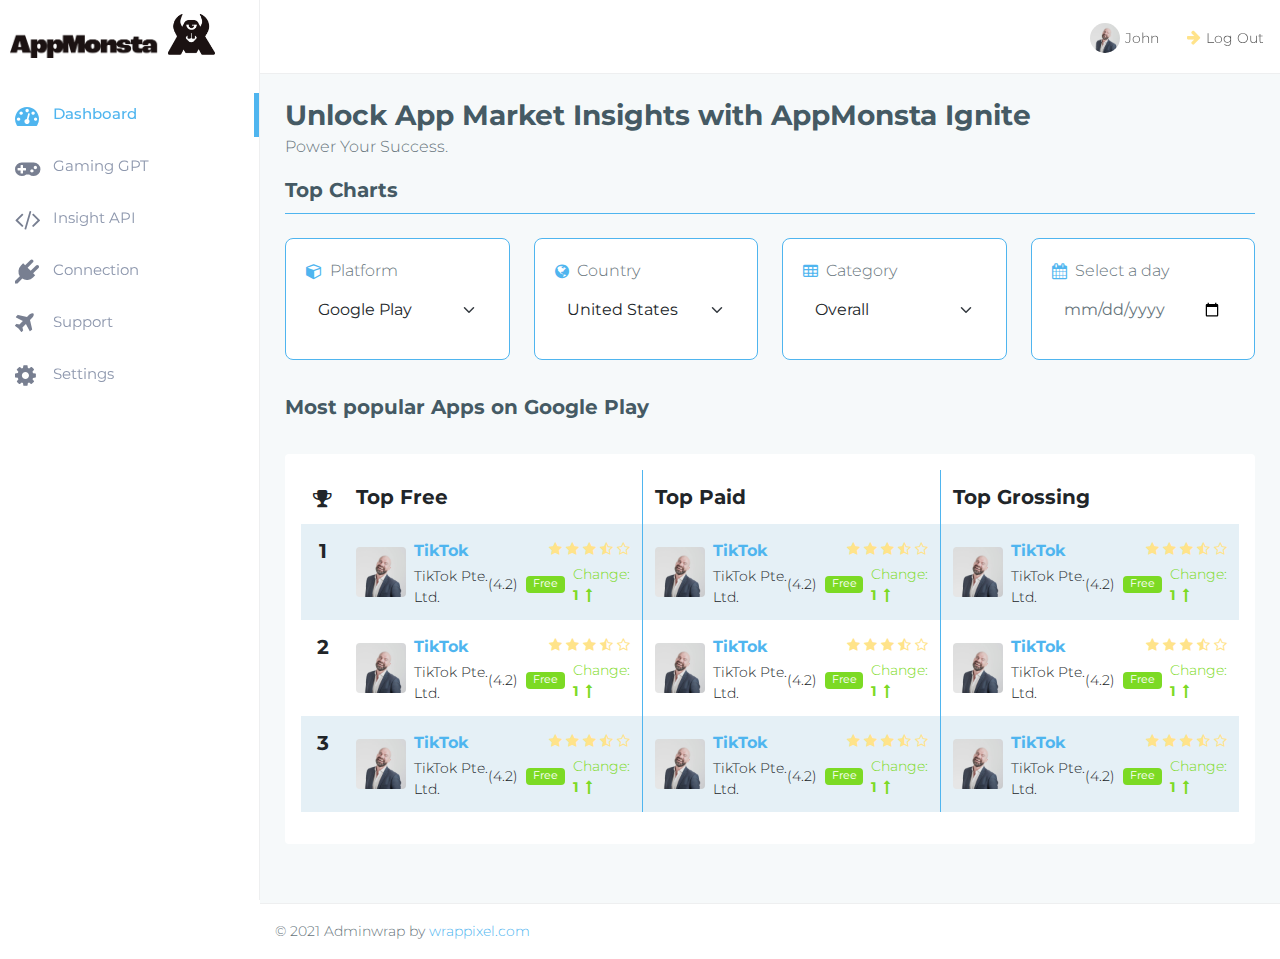
==== commit ee9cf7bf: "fixed" ====
--- a/index.html
+++ b/index.html
@@ -7,14 +7,14 @@
 		<meta name="viewport" content="width=device-width, initial-scale=1" />
 		<meta
 			name="keywords"
-			content="wrappixel, admin dashboard, html css dashboard, web dashboard, bootstrap 5 admin, bootstrap 5, css3 dashboard, bootstrap 5 dashboard, AdminWrap lite admin bootstrap 5 dashboard, frontend, responsive bootstrap 5 admin template, AdminWrap lite design, AdminWrap lite dashboard bootstrap 5 dashboard template"
+			content="AppMonsta, AppMonsta Ignite, AppMonsta API, AppMonsta Insight API, AppMonsta Gaming GPT, AppMonsta Gaming GPT API"
 		/>
 		<meta
 			name="description"
-			content="AdminWrap Lite is powerful and clean admin dashboard template, inpired from Bootstrap Framework"
+			content="AppMonsta is a powerful tool that provides app market insights. It offers AppMonsta Ignite, AppMonsta API, AppMonsta Insight API, AppMonsta Gaming GPT, and AppMonsta Gaming GPT API."
 		/>
 		<meta name="robots" content="noindex,nofollow" />
-		<title>AdminWrap Lite Template by WrapPixel</title>
+		<title>AppMonsta</title>
 		<link
 			rel="canonical"
 			href="https://www.wrappixel.com/templates/adminwrap-lite/"
@@ -24,32 +24,15 @@
 			rel="icon"
 			type="image/png"
 			sizes="16x16"
-			href="../assets/images/favicon.png"
+			href="./assets/images/logos/logo-icon1.png"
 		/>
 		<!-- Bootstrap Core CSS -->
 		<link
-			href="../assets/node_modules/bootstrap/css/bootstrap.min.css"
-			rel="stylesheet"
-		/>
-		<link
-			href="../assets/node_modules/perfect-scrollbar/css/perfect-scrollbar.css"
-			rel="stylesheet"
-		/>
-		<!-- This page CSS -->
-		<!-- chartist CSS -->
-		<link
-			href="../assets/node_modules/morrisjs/morris.css"
-			rel="stylesheet"
-		/>
-		<!--c3 CSS -->
-		<link
-			href="../assets/node_modules/c3-master/c3.min.css"
+			href="./assets/node_modules/bootstrap/css/bootstrap.min.css"
 			rel="stylesheet"
 		/>
 		<!-- Custom CSS -->
 		<link href="css/style.css" rel="stylesheet" />
-		<!-- Dashboard 1 Page CSS -->
-		<link href="css/pages/dashboard1.css" rel="stylesheet" />
 		<!-- You can change the theme colors from here -->
 		<link href="css/colors/default.css" id="theme" rel="stylesheet" />
 		<!-- HTML5 Shim and Respond.js IE8 support of HTML5 elements and media queries -->
@@ -60,14 +43,14 @@
 		<![endif]-->
 	</head>
 
-	<body class="fix-header fix-sidebar card-no-border">
+	<body class="fix-header card-no-border fix-sidebar">
 		<!-- ============================================================== -->
 		<!-- Preloader - style you can find in spinners.css -->
 		<!-- ============================================================== -->
 		<div class="preloader">
 			<div class="loader">
 				<div class="loader__figure"></div>
-				<p class="loader__label">Admin Wrap</p>
+				<p class="loader__label">AppMonsta</p>
 			</div>
 		</div>
 		<!-- ============================================================== -->
@@ -84,34 +67,38 @@
 					<!-- ============================================================== -->
 					<div class="navbar-header">
 						<a class="navbar-brand" href="index.html">
-							<!-- Logo icon --><b>
+							<!-- Logo icon --><span>
 								<!--You can put here icon as well // <i class="wi wi-sunset"></i> //-->
 								<!-- Dark Logo icon -->
 								<img
-									src="../assets/images/logo-icon.png"
+									src="./assets/images/logos/logo-text1.png"
 									alt="homepage"
 									class="dark-logo"
+									style="width: 150px"
 								/>
 								<!-- Light Logo icon -->
 								<img
-									src="../assets/images/logo-light-icon.png"
+									src="./assets/images/logos/logo-text1.png"
 									alt="homepage"
 									class="light-logo"
+									style="width: 150px"
 								/>
-							</b>
+							</span>
 							<!--End Logo icon -->
-							<!-- Logo text --><span>
+							<!-- Logo text --><b>
 								<!-- dark Logo text -->
 								<img
-									src="../assets/images/logo-text.png"
+									src="./assets/images/logos/logo-icon1.png"
 									alt="homepage"
-									class="dark-logo" />
+									class="dark-logo"
+									style="width: 50px" />
 								<!-- Light Logo text -->
 								<img
-									src="../assets/images/logo-light-text.png"
+									src="./assets/images/logos/logo-icon1.png"
 									class="light-logo"
 									alt="homepage"
-							/></span>
+									style="width: 50px"
+							/></b>
 						</a>
 					</div>
 					<!-- ============================================================== -->
@@ -122,6 +109,7 @@
 						<!-- toggle and nav items -->
 						<!-- ============================================================== -->
 						<ul class="navbar-nav me-auto">
+							<!-- This is  -->
 							<li class="nav-item">
 								<a
 									class="nav-link nav-toggler hidden-md-up waves-effect waves-dark"
@@ -132,23 +120,13 @@
 							<!-- ============================================================== -->
 							<!-- Search -->
 							<!-- ============================================================== -->
-							<!-- <li class="nav-item hidden-xs-down search-box">
-								<a
-									class="nav-link hidden-sm-down waves-effect waves-dark"
-									href="javascript:void(0)"
-									><i class="fa fa-search"></i
-								></a>
-								<form class="app-search">
-									<input
-										type="text"
-										class="form-control"
-										placeholder="Search & enter"
-									/>
-									<a class="srh-btn"
-										><i class="fa fa-times"></i
-									></a>
-								</form>
-							</li> -->
+							<!-- <li class="nav-item hidden-xs-down search-box"> <a
+                                class="nav-link hidden-sm-down waves-effect waves-dark" href="javascript:void(0)"><i
+                                    class="fa fa-search"></i></a>
+                            <form class="app-search">
+                                <input type="text" class="form-control" placeholder="Search & enter"> <a
+                                    class="srh-btn"><i class="fa fa-times"></i></a> </form>
+                        </li> -->
 						</ul>
 						<!-- ============================================================== -->
 						<!-- User profile and search -->
@@ -159,19 +137,28 @@
 							<!-- ============================================================== -->
 							<li class="nav-item dropdown u-pro">
 								<a
-									class="nav-link dropdown-toggle waves-effect-t waves-dark-t profile-pic border-0"
+									class="nav-link dropdown-toggle waves-effect waves-dark profile-pic border-0 px-2 mx-0"
 									href="#"
-									id="navbarDropdown"
 									data-bs-toggle="dropdown"
 									aria-haspopup="true"
 									aria-expanded="false"
 									><img
-										src="../assets/images/users/1.jpg"
+										src="./assets/images/users/1.jpg"
 										alt="user"
 										class=""
 									/>
 									<span class="hidden-md-down"
 										>John &nbsp;</span
+									>
+								</a>
+								<a
+									class="nav-link dropdown-toggle waves-effect waves-dark profile-pic border-0 px-2 mx-0"
+									href="#"
+									><i
+										class="fa fa-arrow-right fs-6 text-warning"
+									></i>
+									<span class="hidden-md-down"
+										>Log Out &nbsp;</span
 									>
 								</a>
 								<ul
@@ -207,55 +194,52 @@
 							<li>
 								<a
 									class="waves-effect waves-dark"
-									href="pages-profile.html"
+									href="gaming-gpt.html"
 									aria-expanded="false"
-									><i class="fa fa-user-circle-o"></i
-									><span class="hide-menu">Profile</span></a
+									><i class="fa fa-gamepad"></i
+									><span class="hide-menu"
+										>Gaming GPT</span
+									></a
 								>
 							</li>
 							<li>
 								<a
 									class="waves-effect waves-dark"
-									href="table-basic.html"
+									href="insight-api.html"
 									aria-expanded="false"
-									><i class="fa fa-table"></i
-									><span class="hide-menu">Tables</span></a
+									><i class="fa fa-code"></i
+									><span class="hide-menu"
+										>Insight API</span
+									></a
 								>
 							</li>
 							<li>
 								<a
 									class="waves-effect waves-dark"
-									href="icon-fontawesome.html"
+									href="connection.html"
 									aria-expanded="false"
-									><i class="fa fa-smile-o"></i
-									><span class="hide-menu">Icons</span></a
+									><i class="fa fa-plug"></i
+									><span class="hide-menu"
+										>Connection</span
+									></a
 								>
 							</li>
 							<li>
 								<a
 									class="waves-effect waves-dark"
-									href="map-google.html"
+									href="support.html"
 									aria-expanded="false"
-									><i class="fa fa-globe"></i
-									><span class="hide-menu">Map</span></a
+									><i class="fa fa-plane"></i
+									><span class="hide-menu">Support</span></a
 								>
 							</li>
 							<li>
 								<a
 									class="waves-effect waves-dark"
-									href="pages-blank.html"
+									href="settings.html"
 									aria-expanded="false"
-									><i class="fa fa-bookmark-o"></i
-									><span class="hide-menu">Blank</span></a
-								>
-							</li>
-							<li>
-								<a
-									class="waves-effect waves-dark"
-									href="pages-error-404.html"
-									aria-expanded="false"
-									><i class="fa fa-question-circle"></i
-									><span class="hide-menu">404</span></a
+									><i class="fa fa-gear"></i
+									><span class="hide-menu">Settings</span></a
 								>
 							</li>
 						</ul>
@@ -275,516 +259,1090 @@
 				<!-- Container fluid  -->
 				<!-- ============================================================== -->
 				<div class="container-fluid">
+					<!-- Start Page Content -->
 					<!-- ============================================================== -->
-					<!-- Bread crumb and right sidebar toggle -->
-					<!-- ============================================================== -->
-					<div class="row page-titles">
-						<div class="col-md-5 align-self-center">
-							<h3 class="text-themecolor">Dashboard</h3>
-							<ol class="breadcrumb">
-								<li class="breadcrumb-item">
-									<a href="javascript:void(0)">Home</a>
-								</li>
-								<li class="breadcrumb-item active">
-									Dashboard
-								</li>
-							</ol>
-						</div>
-						<div class="col-md-7 align-self-center"></div>
+					<div>
+						<h1 class="fs-3 fw-bold mb-0 pb-0">
+							Unlock App Market Insights with AppMonsta Ignite
+						</h1>
+						<p class="fs-6">Power Your Success.</p>
 					</div>
-					<!-- ============================================================== -->
-					<!-- End Bread crumb and right sidebar toggle -->
-					<!-- ============================================================== -->
-					<!-- ============================================================== -->
-					<!-- Sales Chart and browser state-->
-					<!-- ============================================================== -->
+					<div class="mb-4">
+						<h3
+							class="fs-5 fw-bold pb-2"
+							style="border-bottom: 1px solid #4fb5ef"
+						>
+							Top Charts
+						</h3>
+					</div>
 					<div class="row">
-						<!-- Column -->
-						<div class="col-lg-8">
-							<div class="card">
-								<div class="card-body">
-									<div class="d-flex no-block">
-										<div>
-											<h5 class="card-title mb-0">
-												Sales Chart
-											</h5>
+						<div class="col-md-3 md-mb-0 mb-2">
+							<div class="card h-100 theme-border-main">
+								<div class="card-body pb-0">
+									<div>
+										<div
+											class="d-flex align-items-center gap-2 fs-6"
+										>
+											<i
+												class="fa fa-cube text-primary"
+											></i>
+											<span>Platform</span>
 										</div>
-										<div class="ms-auto">
-											<ul
-												class="list-inline text-center font-12"
+										<div
+											class="d-flex align-items-center gap-2 fs-6 fw-bold mt-2"
+										>
+											<select
+												class="form-select border-0"
 											>
-												<li>
-													<i
-														class="fa fa-circle text-success"
-													></i>
-													SITE A
-												</li>
-												<li>
-													<i
-														class="fa fa-circle text-info"
-													></i>
-													SITE B
-												</li>
-												<li>
-													<i
-														class="fa fa-circle text-primary"
-													></i>
-													SITE C
-												</li>
-											</ul>
-										</div>
-									</div>
-									<div
-										class=""
-										id="sales-chart"
-										style="height: 355px"
-									></div>
-								</div>
-							</div>
-						</div>
-						<!-- Column -->
-						<div class="col-lg-4">
-							<div class="card">
-								<div class="card-body">
-									<div class="d-flex mb-4 no-block">
-										<h5
-											class="card-title mb-0 align-self-center"
-										>
-											Our Visitors
-										</h5>
-										<div class="ms-auto">
-											<select class="form-select b-0">
-												<option selected="">
-													Today
+												<option value="1">
+													Google Play
 												</option>
-												<option value="1">
-													Tomorrow
+												<option value="2">
+													App Store
 												</option>
 											</select>
 										</div>
 									</div>
-									<div
-										id="visitor"
-										style="height: 260px; width: 100%"
-									></div>
-									<ul
-										class="list-inline mt-4 text-center font-12"
-									>
-										<li>
-											<i
-												class="fa fa-circle text-purple"
-											></i>
-											Tablet
-										</li>
-										<li>
-											<i
-												class="fa fa-circle text-success"
-											></i>
-											Desktops
-										</li>
-										<li>
-											<i
-												class="fa fa-circle text-info"
-											></i>
-											Mobile
-										</li>
-									</ul>
 								</div>
 							</div>
 						</div>
-					</div>
-					<!-- ============================================================== -->
-					<!-- End Sales Chart -->
-					<!-- ============================================================== -->
-					<!-- ============================================================== -->
-					<!-- Projects of the Month -->
-					<!-- ============================================================== -->
-					<div class="row">
-						<!-- Column -->
-						<div class="col-lg-8 d-flex align-items-stretch">
-							<div class="card w-100">
-								<div class="card-body">
-									<div class="d-flex">
-										<div>
-											<h5 class="card-title">
-												Projects of the Month
-											</h5>
+						<div class="col-md-3 md-mb-0 mb-2">
+							<div class="card h-100 theme-border-main">
+								<div class="card-body pb-0">
+									<div>
+										<div
+											class="d-flex align-items-center gap-2 fs-6"
+										>
+											<i
+												class="fa fa-globe text-primary"
+											></i>
+											<span>Country</span>
 										</div>
-										<div class="ms-auto">
-											<select class="form-select b-0">
-												<option selected="">
-													January
+										<div
+											class="d-flex align-items-center gap-2 fs-6 fw-bold mt-2"
+										>
+											<select
+												class="form-select border-0"
+											>
+												<option value="1">
+													United States
 												</option>
-												<option value="1">
-													February
+												<option value="2">
+													United Kingdom
 												</option>
-												<option value="2">March</option>
-												<option value="3">April</option>
 											</select>
 										</div>
-									</div>
-									<div class="table-responsive mt-3 no-wrap">
-										<table
-											class="table vm no-th-brd pro-of-month"
-										>
-											<thead>
-												<tr>
-													<th colspan="2">
-														Assigned
-													</th>
-													<th>Name</th>
-													<th>Budget</th>
-												</tr>
-											</thead>
-											<tbody>
-												<tr>
-													<td style="width: 50px">
-														<span class="round"
-															>S</span
-														>
-													</td>
-													<td>
-														<h6>Sunil Joshi</h6>
-														<small
-															class="text-muted"
-															>Web Designer</small
-														>
-													</td>
-													<td>Elite Admin</td>
-													<td>$3.9K</td>
-												</tr>
-												<tr class="active">
-													<td>
-														<span class="round"
-															><img
-																src="../assets/images/users/2.jpg"
-																alt="user"
-																width="50"
-														/></span>
-													</td>
-													<td>
-														<h6>Andrew</h6>
-														<small
-															class="text-muted"
-															>Project
-															Manager</small
-														>
-													</td>
-													<td>Real Homes</td>
-													<td>$23.9K</td>
-												</tr>
-												<tr>
-													<td>
-														<span
-															class="round round-success"
-															>B</span
-														>
-													</td>
-													<td>
-														<h6>Bhavesh patel</h6>
-														<small
-															class="text-muted"
-															>Developer</small
-														>
-													</td>
-													<td>MedicalPro Theme</td>
-													<td>$12.9K</td>
-												</tr>
-												<tr>
-													<td>
-														<span
-															class="round round-primary"
-															>N</span
-														>
-													</td>
-													<td>
-														<h6>Nirav Joshi</h6>
-														<small
-															class="text-muted"
-															>Frontend Eng</small
-														>
-													</td>
-													<td>Elite Admin</td>
-													<td>$10.9K</td>
-												</tr>
-												<tr>
-													<td>
-														<span
-															class="round round-warning"
-															>M</span
-														>
-													</td>
-													<td>
-														<h6>Micheal Doe</h6>
-														<small
-															class="text-muted"
-															>Content
-															Writer</small
-														>
-													</td>
-													<td>Helping Hands</td>
-													<td>$12.9K</td>
-												</tr>
-											</tbody>
-										</table>
 									</div>
 								</div>
 							</div>
 						</div>
-						<!-- Column -->
-						<!-- Column -->
-						<div class="col-lg-4 d-flex align-items-stretch">
-							<div class="card w-100">
-								<div
-									class="up-img"
-									style="
-										background-image: url(../assets/images/big/img1.jpg);
-									"
-								></div>
-								<div class="card-body">
-									<h5 class="card-title">
-										Business development of rules
-									</h5>
-									<span class="label label-info label-rounded"
-										>Technology</span
-									>
-									<p class="mb-0 mt-3">
-										Titudin venenatis ipsum aciat. Vestibu
-										ullamer quam. nenatis ipsum ac feugiat.
-										Ibulum ullamcorper.
-									</p>
-									<div class="d-flex mt-3">
-										<a
-											class="link"
-											href="javascript:void(0)"
-											>Read more</a
-										>
-										<div class="ms-auto align-self-center">
-											<a
-												href="javascript:void(0)"
-												class="link me-2"
-												><i class="fa fa-heart-o"></i
-											></a>
-											<a
-												href="javascript:void(0)"
-												class="link me-2"
-												><i class="fa fa-share-alt"></i
-											></a>
+						<div class="col-md-3 md-mb-0 mb-2">
+							<div class="card h-100 theme-border-main">
+								<div class="card-body pb-0">
+									<div>
+										<div
+											class="d-flex align-items-center gap-2 fs-6"
+										>
+											<i
+												class="fa fa-table text-primary"
+											></i>
+											<span>Category</span>
+										</div>
+										<div
+											class="d-flex align-items-center gap-2 fs-6 fw-bold mt-2"
+										>
+											<select
+												class="form-select border-0"
+											>
+												<option value="1">
+													Overall
+												</option>
+												<option value="2">Games</option>
+											</select>
+										</div>
+									</div>
+								</div>
+							</div>
+						</div>
+						<div class="col-md-3 md-mb-0 mb-2">
+							<div class="card h-100 theme-border-main">
+								<div class="card-body pb-0">
+									<div>
+										<div
+											class="d-flex align-items-center gap-2 fs-6"
+										>
+											<i
+												class="fa fa-calendar text-primary"
+											></i>
+											<span>Select a day</span>
+										</div>
+										<div
+											class="d-flex align-items-center gap-2 fs-6 fw-bold mt-2"
+										>
+											<input
+												type="date"
+												class="form-control border-0"
+											/>
 										</div>
 									</div>
 								</div>
 							</div>
 						</div>
 					</div>
+					<div class="my-4">
+						<h3 class="fs-5 fw-bold pb-2">
+							Most popular Apps on <span>Google Play</span>
+						</h3>
+					</div>
+					<div class="card w-100 rounded">
+						<div class="p-3 table-responsive">
+							<table
+								class="table table-borderless custom-table-striped"
+							>
+								<thead>
+									<tr>
+										<th class="fw-bold">
+											<i class="fa fa-trophy fs-5"></i>
+										</th>
+										<th
+											class="fs-5 fw-bold"
+											style="
+												border-right: 1px solid #4fb5ef;
+											"
+										>
+											Top Free
+										</th>
+										<th
+											class="fs-5 fw-bold"
+											style="
+												border-right: 1px solid #4fb5ef;
+											"
+										>
+											Top Paid
+										</th>
+										<th class="fs-5 fw-bold">
+											Top Grossing
+										</th>
+									</tr>
+								</thead>
+								<tbody>
+									<tr>
+										<td
+											class="h-100 fw-bold text-center fs-5"
+										>
+											1
+										</td>
+										<td
+											style="
+												border-right: 1px solid #4fb5ef;
+											"
+										>
+											<div
+												class="d-flex align-items-center w-100 gap-2"
+											>
+												<img
+													src="./assets/images/users/1.jpg"
+													alt="user"
+													class="rounded"
+													style="width: 50px"
+												/>
+												<div
+													class="w-100 d-flex align-items-center justify-content-between"
+												>
+													<div>
+														<h3
+															class="fs-6 fw-bold mb-0 text-primary"
+														>
+															TikTok
+														</h3>
+														<p class="fs-8 mb-0">
+															TikTok Pte. Ltd.
+														</p>
+													</div>
+													<div
+														class="d-flex flex-column justify-content-end gap-1 align-items-end"
+													>
+														<div class="">
+															<i
+																class="fa fa-star text-warning"
+															></i>
+															<i
+																class="fa fa-star text-warning"
+															></i>
+															<i
+																class="fa fa-star text-warning"
+															></i>
+															<i
+																class="fa fa-star-half-o text-warning"
+															></i>
+															<i
+																class="fa fa-star-o text-warning"
+															></i>
+														</div>
+														<div
+															class="d-flex align-items-center"
+														>
+															<span class="me-2"
+																>(4.2)</span
+															>
+															<span
+																class="badge bg-success"
+																>Free</span
+															>
+															<span
+																class="ms-2 text-success"
+																>Change:
+																<span
+																	class="fw-bold"
+																	>1</span
+																>
+																<i
+																	class="fa fa-long-arrow-up ms-1"
+																></i
+															></span>
+														</div>
+													</div>
+												</div>
+											</div>
+										</td>
+										<td
+											style="
+												border-right: 1px solid #4fb5ef;
+											"
+										>
+											<div
+												class="d-flex align-items-center w-100 gap-2"
+											>
+												<img
+													src="./assets/images/users/1.jpg"
+													alt="user"
+													class="rounded"
+													style="width: 50px"
+												/>
+												<div
+													class="w-100 d-flex align-items-center justify-content-between"
+												>
+													<div>
+														<h3
+															class="fs-6 fw-bold mb-0 text-primary"
+														>
+															TikTok
+														</h3>
+														<p class="fs-8 mb-0">
+															TikTok Pte. Ltd.
+														</p>
+													</div>
+													<div
+														class="d-flex flex-column justify-content-end gap-1 align-items-end"
+													>
+														<div class="">
+															<i
+																class="fa fa-star text-warning"
+															></i>
+															<i
+																class="fa fa-star text-warning"
+															></i>
+															<i
+																class="fa fa-star text-warning"
+															></i>
+															<i
+																class="fa fa-star-half-o text-warning"
+															></i>
+															<i
+																class="fa fa-star-o text-warning"
+															></i>
+														</div>
+														<div
+															class="d-flex align-items-center"
+														>
+															<span class="me-2"
+																>(4.2)</span
+															>
+															<span
+																class="badge bg-success"
+																>Free</span
+															>
+															<span
+																class="ms-2 text-success"
+																>Change:
+																<span
+																	class="fw-bold"
+																	>1</span
+																>
+																<i
+																	class="fa fa-long-arrow-up ms-1"
+																></i
+															></span>
+														</div>
+													</div>
+												</div>
+											</div>
+										</td>
+										<td>
+											<div
+												class="d-flex align-items-center w-100 gap-2"
+											>
+												<img
+													src="./assets/images/users/1.jpg"
+													alt="user"
+													class="rounded"
+													style="width: 50px"
+												/>
+												<div
+													class="w-100 d-flex align-items-center justify-content-between"
+												>
+													<div>
+														<h3
+															class="fs-6 fw-bold mb-0 text-primary"
+														>
+															TikTok
+														</h3>
+														<p class="fs-8 mb-0">
+															TikTok Pte. Ltd.
+														</p>
+													</div>
+													<div
+														class="d-flex flex-column justify-content-end gap-1 align-items-end"
+													>
+														<div class="">
+															<i
+																class="fa fa-star text-warning"
+															></i>
+															<i
+																class="fa fa-star text-warning"
+															></i>
+															<i
+																class="fa fa-star text-warning"
+															></i>
+															<i
+																class="fa fa-star-half-o text-warning"
+															></i>
+															<i
+																class="fa fa-star-o text-warning"
+															></i>
+														</div>
+														<div
+															class="d-flex align-items-center"
+														>
+															<span class="me-2"
+																>(4.2)</span
+															>
+															<span
+																class="badge bg-success"
+																>Free</span
+															>
+															<span
+																class="ms-2 text-success"
+																>Change:
+																<span
+																	class="fw-bold"
+																	>1</span
+																>
+																<i
+																	class="fa fa-long-arrow-up ms-1"
+																></i
+															></span>
+														</div>
+													</div>
+												</div>
+											</div>
+										</td>
+									</tr>
+									<tr>
+										<td
+											class="h-100 fw-bold text-center fs-5"
+										>
+											2
+										</td>
+										<td
+											style="
+												border-right: 1px solid #4fb5ef;
+											"
+										>
+											<div
+												class="d-flex align-items-center w-100 gap-2"
+											>
+												<img
+													src="./assets/images/users/1.jpg"
+													alt="user"
+													class="rounded"
+													style="width: 50px"
+												/>
+												<div
+													class="w-100 d-flex align-items-center justify-content-between"
+												>
+													<div>
+														<h3
+															class="fs-6 fw-bold mb-0 text-primary"
+														>
+															TikTok
+														</h3>
+														<p class="fs-8 mb-0">
+															TikTok Pte. Ltd.
+														</p>
+													</div>
+													<div
+														class="d-flex flex-column justify-content-end gap-1 align-items-end"
+													>
+														<div class="">
+															<i
+																class="fa fa-star text-warning"
+															></i>
+															<i
+																class="fa fa-star text-warning"
+															></i>
+															<i
+																class="fa fa-star text-warning"
+															></i>
+															<i
+																class="fa fa-star-half-o text-warning"
+															></i>
+															<i
+																class="fa fa-star-o text-warning"
+															></i>
+														</div>
+														<div
+															class="d-flex align-items-center"
+														>
+															<span class="me-2"
+																>(4.2)</span
+															>
+															<span
+																class="badge bg-success"
+																>Free</span
+															>
+															<span
+																class="ms-2 text-success"
+																>Change:
+																<span
+																	class="fw-bold"
+																	>1</span
+																>
+																<i
+																	class="fa fa-long-arrow-up ms-1"
+																></i
+															></span>
+														</div>
+													</div>
+												</div>
+											</div>
+										</td>
+										<td
+											style="
+												border-right: 1px solid #4fb5ef;
+											"
+										>
+											<div
+												class="d-flex align-items-center w-100 gap-2"
+											>
+												<img
+													src="./assets/images/users/1.jpg"
+													alt="user"
+													class="rounded"
+													style="width: 50px"
+												/>
+												<div
+													class="w-100 d-flex align-items-center justify-content-between"
+												>
+													<div>
+														<h3
+															class="fs-6 fw-bold mb-0 text-primary"
+														>
+															TikTok
+														</h3>
+														<p class="fs-8 mb-0">
+															TikTok Pte. Ltd.
+														</p>
+													</div>
+													<div
+														class="d-flex flex-column justify-content-end gap-1 align-items-end"
+													>
+														<div class="">
+															<i
+																class="fa fa-star text-warning"
+															></i>
+															<i
+																class="fa fa-star text-warning"
+															></i>
+															<i
+																class="fa fa-star text-warning"
+															></i>
+															<i
+																class="fa fa-star-half-o text-warning"
+															></i>
+															<i
+																class="fa fa-star-o text-warning"
+															></i>
+														</div>
+														<div
+															class="d-flex align-items-center"
+														>
+															<span class="me-2"
+																>(4.2)</span
+															>
+															<span
+																class="badge bg-success"
+																>Free</span
+															>
+															<span
+																class="ms-2 text-success"
+																>Change:
+																<span
+																	class="fw-bold"
+																	>1</span
+																>
+																<i
+																	class="fa fa-long-arrow-up ms-1"
+																></i
+															></span>
+														</div>
+													</div>
+												</div>
+											</div>
+										</td>
+										<td>
+											<div
+												class="d-flex align-items-center w-100 gap-2"
+											>
+												<img
+													src="./assets/images/users/1.jpg"
+													alt="user"
+													class="rounded"
+													style="width: 50px"
+												/>
+												<div
+													class="w-100 d-flex align-items-center justify-content-between"
+												>
+													<div>
+														<h3
+															class="fs-6 fw-bold mb-0 text-primary"
+														>
+															TikTok
+														</h3>
+														<p class="fs-8 mb-0">
+															TikTok Pte. Ltd.
+														</p>
+													</div>
+													<div
+														class="d-flex flex-column justify-content-end gap-1 align-items-end"
+													>
+														<div class="">
+															<i
+																class="fa fa-star text-warning"
+															></i>
+															<i
+																class="fa fa-star text-warning"
+															></i>
+															<i
+																class="fa fa-star text-warning"
+															></i>
+															<i
+																class="fa fa-star-half-o text-warning"
+															></i>
+															<i
+																class="fa fa-star-o text-warning"
+															></i>
+														</div>
+														<div
+															class="d-flex align-items-center"
+														>
+															<span class="me-2"
+																>(4.2)</span
+															>
+															<span
+																class="badge bg-success"
+																>Free</span
+															>
+															<span
+																class="ms-2 text-success"
+																>Change:
+																<span
+																	class="fw-bold"
+																	>1</span
+																>
+																<i
+																	class="fa fa-long-arrow-up ms-1"
+																></i
+															></span>
+														</div>
+													</div>
+												</div>
+											</div>
+										</td>
+									</tr>
+									<tr>
+										<td
+											class="h-100 fw-bold text-center fs-5"
+										>
+											3
+										</td>
+										<td
+											style="
+												border-right: 1px solid #4fb5ef;
+											"
+										>
+											<div
+												class="d-flex align-items-center w-100 gap-2"
+											>
+												<img
+													src="./assets/images/users/1.jpg"
+													alt="user"
+													class="rounded"
+													style="width: 50px"
+												/>
+												<div
+													class="w-100 d-flex align-items-center justify-content-between"
+												>
+													<div>
+														<h3
+															class="fs-6 fw-bold mb-0 text-primary"
+														>
+															TikTok
+														</h3>
+														<p class="fs-8 mb-0">
+															TikTok Pte. Ltd.
+														</p>
+													</div>
+													<div
+														class="d-flex flex-column justify-content-end gap-1 align-items-end"
+													>
+														<div class="">
+															<i
+																class="fa fa-star text-warning"
+															></i>
+															<i
+																class="fa fa-star text-warning"
+															></i>
+															<i
+																class="fa fa-star text-warning"
+															></i>
+															<i
+																class="fa fa-star-half-o text-warning"
+															></i>
+															<i
+																class="fa fa-star-o text-warning"
+															></i>
+														</div>
+														<div
+															class="d-flex align-items-center"
+														>
+															<span class="me-2"
+																>(4.2)</span
+															>
+															<span
+																class="badge bg-success"
+																>Free</span
+															>
+															<span
+																class="ms-2 text-success"
+																>Change:
+																<span
+																	class="fw-bold"
+																	>1</span
+																>
+																<i
+																	class="fa fa-long-arrow-up ms-1"
+																></i
+															></span>
+														</div>
+													</div>
+												</div>
+											</div>
+										</td>
+										<td
+											style="
+												border-right: 1px solid #4fb5ef;
+											"
+										>
+											<div
+												class="d-flex align-items-center w-100 gap-2"
+											>
+												<img
+													src="./assets/images/users/1.jpg"
+													alt="user"
+													class="rounded"
+													style="width: 50px"
+												/>
+												<div
+													class="w-100 d-flex align-items-center justify-content-between"
+												>
+													<div>
+														<h3
+															class="fs-6 fw-bold mb-0 text-primary"
+														>
+															TikTok
+														</h3>
+														<p class="fs-8 mb-0">
+															TikTok Pte. Ltd.
+														</p>
+													</div>
+													<div
+														class="d-flex flex-column justify-content-end gap-1 align-items-end"
+													>
+														<div class="">
+															<i
+																class="fa fa-star text-warning"
+															></i>
+															<i
+																class="fa fa-star text-warning"
+															></i>
+															<i
+																class="fa fa-star text-warning"
+															></i>
+															<i
+																class="fa fa-star-half-o text-warning"
+															></i>
+															<i
+																class="fa fa-star-o text-warning"
+															></i>
+														</div>
+														<div
+															class="d-flex align-items-center"
+														>
+															<span class="me-2"
+																>(4.2)</span
+															>
+															<span
+																class="badge bg-success"
+																>Free</span
+															>
+															<span
+																class="ms-2 text-success"
+																>Change:
+																<span
+																	class="fw-bold"
+																	>1</span
+																>
+																<i
+																	class="fa fa-long-arrow-up ms-1"
+																></i
+															></span>
+														</div>
+													</div>
+												</div>
+											</div>
+										</td>
+										<td>
+											<div
+												class="d-flex align-items-center w-100 gap-2"
+											>
+												<img
+													src="./assets/images/users/1.jpg"
+													alt="user"
+													class="rounded"
+													style="width: 50px"
+												/>
+												<div
+													class="w-100 d-flex align-items-center justify-content-between"
+												>
+													<div>
+														<h3
+															class="fs-6 fw-bold mb-0 text-primary"
+														>
+															TikTok
+														</h3>
+														<p class="fs-8 mb-0">
+															TikTok Pte. Ltd.
+														</p>
+													</div>
+													<div
+														class="d-flex flex-column justify-content-end gap-1 align-items-end"
+													>
+														<div class="">
+															<i
+																class="fa fa-star text-warning"
+															></i>
+															<i
+																class="fa fa-star text-warning"
+															></i>
+															<i
+																class="fa fa-star text-warning"
+															></i>
+															<i
+																class="fa fa-star-half-o text-warning"
+															></i>
+															<i
+																class="fa fa-star-o text-warning"
+															></i>
+														</div>
+														<div
+															class="d-flex align-items-center"
+														>
+															<span class="me-2"
+																>(4.2)</span
+															>
+															<span
+																class="badge bg-success"
+																>Free</span
+															>
+															<span
+																class="ms-2 text-success"
+																>Change:
+																<span
+																	class="fw-bold"
+																	>1</span
+																>
+																<i
+																	class="fa fa-long-arrow-up ms-1"
+																></i
+															></span>
+														</div>
+													</div>
+												</div>
+											</div>
+										</td>
+									</tr>
+								</tbody>
+							</table>
+						</div>
+					</div>
+
 					<!-- ============================================================== -->
-					<!-- End Projects of the Month -->
+					<!-- End PAge Content -->
 					<!-- ============================================================== -->
 					<!-- ============================================================== -->
-					<!-- Notification And Feeds -->
+					<!-- Right sidebar -->
 					<!-- ============================================================== -->
-					<div class="row">
-						<!-- Start Notification -->
-						<div class="col-lg-6 col-md-12">
-							<div class="card card-body mailbox">
-								<h5 class="card-title">Notification</h5>
-								<div
-									class="message-center"
-									style="height: 420px !important"
-								>
-									<!-- Message -->
-									<a href="#">
-										<div class="btn btn-danger btn-circle">
-											<i class="fa fa-link"></i>
-										</div>
-										<div class="mail-contnet">
-											<h6
-												class="text-dark font-medium mb-0"
-											>
-												Luanch Admin
-											</h6>
-											<span class="mail-desc"
-												>Just see the my new
-												admin!</span
-											>
-											<span class="time">9:30 AM</span>
-										</div>
-									</a>
-									<!-- Message -->
-									<a href="#">
-										<div class="btn btn-success btn-circle">
-											<i
-												class="fa fa-calendar-check-o"
-											></i>
-										</div>
-										<div class="mail-contnet">
-											<h6
-												class="text-dark font-medium mb-0"
-											>
-												Event today
-											</h6>
-											<span class="mail-desc"
-												>Just a reminder that you have
-												event</span
-											>
-											<span class="time">9:10 AM</span>
-										</div>
-									</a>
-									<!-- Message -->
-									<a href="#">
-										<div class="btn btn-info btn-circle">
-											<i class="fa fa-cog text-white"></i>
-										</div>
-										<div class="mail-contnet">
-											<h6
-												class="text-dark font-medium mb-0"
-											>
-												Settings
-											</h6>
-											<span class="mail-desc"
-												>You can customize this template
-												as you want</span
-											>
-											<span class="time">9:08 AM</span>
-										</div>
-									</a>
-									<!-- Message -->
-									<a href="#">
-										<div class="btn btn-primary btn-circle">
-											<i class="fa fa-user"></i>
-										</div>
-										<div class="mail-contnet">
-											<h6
-												class="text-dark font-medium mb-0"
-											>
-												Pavan kumar
-											</h6>
-											<span class="mail-desc"
-												>Just see the my admin!</span
-											>
-											<span class="time">9:02 AM</span>
-										</div>
-									</a>
-									<!-- Message -->
-									<a href="#">
-										<div class="btn btn-info btn-circle">
-											<i class="fa fa-cog text-white"></i>
-										</div>
-										<div class="mail-contnet">
-											<h6
-												class="text-dark font-medium mb-0"
-											>
-												Customize Themes
-											</h6>
-											<span class="mail-desc"
-												>You can customize this template
-												as you want</span
-											>
-											<span class="time">9:08 AM</span>
-										</div>
-									</a>
-									<!-- Message -->
-									<a href="#">
-										<div class="btn btn-primary btn-circle">
-											<i class="fa fa-user"></i>
-										</div>
-										<div class="mail-contnet">
-											<h6
-												class="text-dark font-medium mb-0"
-											>
-												Pavan kumar
-											</h6>
-											<span class="mail-desc"
-												>Just see the my admin!</span
-											>
-											<span class="time">9:02 AM</span>
-										</div>
-									</a>
-								</div>
+					<!-- .right-sidebar -->
+					<div class="right-sidebar">
+						<div class="slimscrollright">
+							<div class="rpanel-title">
+								Service Panel
+								<span
+									><i class="ti-close right-side-toggle"></i
+								></span>
+							</div>
+							<div class="r-panel-body">
+								<ul id="themecolors" class="mt-3">
+									<li><b>With Light sidebar</b></li>
+									<li>
+										<a
+											href="javascript:void(0)"
+											data-theme="default"
+											class="default-theme"
+											>1</a
+										>
+									</li>
+									<li>
+										<a
+											href="javascript:void(0)"
+											data-theme="green"
+											class="green-theme"
+											>2</a
+										>
+									</li>
+									<li>
+										<a
+											href="javascript:void(0)"
+											data-theme="red"
+											class="red-theme"
+											>3</a
+										>
+									</li>
+									<li>
+										<a
+											href="javascript:void(0)"
+											data-theme="blue"
+											class="blue-theme"
+											>4</a
+										>
+									</li>
+									<li>
+										<a
+											href="javascript:void(0)"
+											data-theme="purple"
+											class="purple-theme"
+											>5</a
+										>
+									</li>
+									<li>
+										<a
+											href="javascript:void(0)"
+											data-theme="megna"
+											class="megna-theme"
+											>6</a
+										>
+									</li>
+									<li class="d-block mt-4">
+										<b>With Dark sidebar</b>
+									</li>
+									<li>
+										<a
+											href="javascript:void(0)"
+											data-theme="default-dark"
+											class="default-dark-theme working"
+											>7</a
+										>
+									</li>
+									<li>
+										<a
+											href="javascript:void(0)"
+											data-theme="green-dark"
+											class="green-dark-theme"
+											>8</a
+										>
+									</li>
+									<li>
+										<a
+											href="javascript:void(0)"
+											data-theme="red-dark"
+											class="red-dark-theme"
+											>9</a
+										>
+									</li>
+									<li>
+										<a
+											href="javascript:void(0)"
+											data-theme="blue-dark"
+											class="blue-dark-theme"
+											>10</a
+										>
+									</li>
+									<li>
+										<a
+											href="javascript:void(0)"
+											data-theme="purple-dark"
+											class="purple-dark-theme"
+											>11</a
+										>
+									</li>
+									<li>
+										<a
+											href="javascript:void(0)"
+											data-theme="megna-dark"
+											class="megna-dark-theme"
+											>12</a
+										>
+									</li>
+								</ul>
+								<ul class="mt-3 chatonline">
+									<li><b>Chat option</b></li>
+									<li>
+										<a href="javascript:void(0)"
+											><img
+												src="./assets/images/users/1.jpg"
+												alt="user-img"
+												class="img-circle"
+											/>
+											<span
+												>Varun Dhavan
+												<small class="text-success"
+													>online</small
+												></span
+											></a
+										>
+									</li>
+									<li>
+										<a href="javascript:void(0)"
+											><img
+												src="./assets/images/users/2.jpg"
+												alt="user-img"
+												class="img-circle"
+											/>
+											<span
+												>Genelia Deshmukh
+												<small class="text-warning"
+													>Away</small
+												></span
+											></a
+										>
+									</li>
+									<li>
+										<a href="javascript:void(0)"
+											><img
+												src="./assets/images/users/3.jpg"
+												alt="user-img"
+												class="img-circle"
+											/>
+											<span
+												>Ritesh Deshmukh
+												<small class="text-danger"
+													>Busy</small
+												></span
+											></a
+										>
+									</li>
+									<li>
+										<a href="javascript:void(0)"
+											><img
+												src="./assets/images/users/4.jpg"
+												alt="user-img"
+												class="img-circle"
+											/>
+											<span
+												>Arijit Sinh
+												<small class="text-muted"
+													>Offline</small
+												></span
+											></a
+										>
+									</li>
+									<li>
+										<a href="javascript:void(0)"
+											><img
+												src="./assets/images/users/5.jpg"
+												alt="user-img"
+												class="img-circle"
+											/>
+											<span
+												>Govinda Star
+												<small class="text-success"
+													>online</small
+												></span
+											></a
+										>
+									</li>
+									<li>
+										<a href="javascript:void(0)"
+											><img
+												src="./assets/images/users/6.jpg"
+												alt="user-img"
+												class="img-circle"
+											/>
+											<span
+												>John Abraham<small
+													class="text-success"
+													>online</small
+												></span
+											></a
+										>
+									</li>
+									<li>
+										<a href="javascript:void(0)"
+											><img
+												src="./assets/images/users/7.jpg"
+												alt="user-img"
+												class="img-circle"
+											/>
+											<span
+												>Hritik Roshan<small
+													class="text-success"
+													>online</small
+												></span
+											></a
+										>
+									</li>
+									<li>
+										<a href="javascript:void(0)"
+											><img
+												src="./assets/images/users/8.jpg"
+												alt="user-img"
+												class="img-circle"
+											/>
+											<span
+												>Pwandeep rajan
+												<small class="text-success"
+													>online</small
+												></span
+											></a
+										>
+									</li>
+								</ul>
 							</div>
 						</div>
-						<!-- End Notification -->
-						<!-- Start Feeds -->
-						<div class="col-lg-6">
-							<div class="card">
-								<div class="card-body">
-									<h5 class="card-title">Feeds</h5>
-									<ul class="feeds">
-										<li>
-											<div class="bg-light-info">
-												<i class="fa fa-bell-o"></i>
-											</div>
-											You have 4 pending tasks.
-											<span class="text-muted"
-												>Just Now</span
-											>
-										</li>
-										<li>
-											<div class="bg-light-success">
-												<i class="fa fa-server"></i>
-											</div>
-											Server #1 overloaded.<span
-												class="text-muted"
-												>2 Hours ago</span
-											>
-										</li>
-										<li>
-											<div class="bg-light-warning">
-												<i
-													class="fa fa-shopping-cart"
-												></i>
-											</div>
-											New order received.<span
-												class="text-muted"
-												>31 May</span
-											>
-										</li>
-										<li>
-											<div class="bg-light-danger">
-												<i class="fa fa-user"></i>
-											</div>
-											New user registered.<span
-												class="text-muted"
-												>30 May</span
-											>
-										</li>
-										<li>
-											<div class="bg-light-inverse">
-												<i class="fa fa-bell-o"></i>
-											</div>
-											New Version just arrived.
-											<span class="text-muted"
-												>27 May</span
-											>
-										</li>
-										<li>
-											<div class="bg-light-info">
-												<i class="fa fa-bell-o"></i>
-											</div>
-											You have 4 pending tasks.
-											<span class="text-muted"
-												>Just Now</span
-											>
-										</li>
-										<li>
-											<div class="bg-light-danger">
-												<i class="fa fa-user"></i>
-											</div>
-											New user registered.<span
-												class="text-muted"
-												>30 May</span
-											>
-										</li>
-									</ul>
-								</div>
-							</div>
-						</div>
-						<!-- End Feeds -->
 					</div>
 					<!-- ============================================================== -->
-					<!-- End Notification And Feeds -->
-					<!-- ============================================================== -->
-					<!-- ============================================================== -->
-					<!-- End Page Content -->
+					<!-- End Right sidebar -->
 					<!-- ============================================================== -->
 				</div>
 				<!-- ============================================================== -->
@@ -811,9 +1369,9 @@
 		<!-- ============================================================== -->
 		<!-- All Jquery -->
 		<!-- ============================================================== -->
-		<script src="../assets/node_modules/jquery/jquery.min.js"></script>
-		<!-- Bootstrap popper Core JavaScript -->
-		<script src="../assets/node_modules/bootstrap/js/bootstrap.bundle.min.js"></script>
+		<script src="./assets/node_modules/jquery/jquery.min.js"></script>
+		<!-- Bootstrap tether Core JavaScript -->
+		<script src="./assets/node_modules/bootstrap/js/bootstrap.bundle.min.js"></script>
 		<!-- slimscrollbar scrollbar JavaScript -->
 		<script src="js/perfect-scrollbar.jquery.min.js"></script>
 		<!--Wave Effects -->
@@ -822,16 +1380,5 @@
 		<script src="js/sidebarmenu.js"></script>
 		<!--Custom JavaScript -->
 		<script src="js/custom.min.js"></script>
-		<!-- ============================================================== -->
-		<!-- This page plugins -->
-		<!-- ============================================================== -->
-		<!--morris JavaScript -->
-		<script src="../assets/node_modules/raphael/raphael-min.js"></script>
-		<script src="../assets/node_modules/morrisjs/morris.min.js"></script>
-		<!--c3 JavaScript -->
-		<script src="../assets/node_modules/d3/d3.min.js"></script>
-		<script src="../assets/node_modules/c3-master/c3.min.js"></script>
-		<!-- Chart JS -->
-		<script src="js/dashboard1.js"></script>
 	</body>
 </html>
--- a/css/style.css
+++ b/css/style.css
@@ -50,60 +50,106 @@
 /******************* 
 Global Styles 
 *******************/
-@import '../scss/icons/font-awesome/css/font-awesome.min.css';
-@import '../css/spinners.css';
-@import '../css/animate.css';
+@import "../scss/icons/font-awesome/css/font-awesome.min.css";
+@import "../css/spinners.css";
+@import "../css/animate.css";
 * {
-  outline: none;
+	outline: none;
+	scrollbar-width: thin; /* Thin scrollbar width */
+	scrollbar-color: #888 #f1f1f1; /* Thumb color and track color */
 }
 
 body {
-  background: #fff;
-  font-family: "Montserrat", sans-serif;
-  margin: 0;
-  overflow-x: hidden;
-  color: #67757c;
-  font-weight: 300;
-  font-size: 14px;
+	background: #fff;
+	font-family: "Montserrat", sans-serif;
+	margin: 0;
+	overflow-x: hidden;
+	color: #67757c;
+	font-weight: 300;
+	font-size: 14px;
 }
 
 html {
-  position: relative;
-  min-height: 100%;
-  background: #ffffff;
-  -webkit-font-smoothing: antialiased;
-  -moz-osx-font-smoothing: grayscale;
+	position: relative;
+	min-height: 100%;
+	background: #ffffff;
+	-webkit-font-smoothing: antialiased;
+	-moz-osx-font-smoothing: grayscale;
+}
+
+input:focus {
+	box-shadow: none !important;
+	border: 1px solid #4fb5ef !important;
+}
+
+textarea:focus {
+	box-shadow: none !important;
+	border: 1px solid #4fb5ef !important;
+}
+
+select:focus {
+	box-shadow: none !important;
+	border: 1px solid #a6cee5 !important;
+}
+
+.btn-custom-pricing-tab {
+	background: transparent !important;
+	border: 1px solid #a6cee5;
+}
+/* first nth element */
+.custom-pricing-tab li:first-child button {
+	border-radius: 10px 0px 0px 10px !important;
+}
+.custom-pricing-tab li:last-child button {
+	border-radius: 0px 10px 10px 0px !important;
+}
+
+.custom-pricing-tab .active {
+	background: #a6cee5 !important;
+	border: 1px solid #a6cee5 !important;
+	color: #000000 !important;
+}
+
+.btn-custom-pricing-tab:focus {
+	box-shadow: none !important;
+	outline: none !important;
+}
+
+/* not active btn-custom-pricing-tab hover */
+.btn-custom-pricing-tab:not(.active):hover {
+	background: #a6cee550 !important;
 }
 
 a {
-  color: #20aee3;
+	color: #4fb5ef;
 }
 
 a:hover,
 a:focus {
-  text-decoration: none;
+	text-decoration: none;
 }
 
 a.link {
-  color: #455a64;
-}
-a.link:hover, a.link:focus {
-  color: #20aee3;
+	color: #455a64;
+}
+a.link:hover,
+a.link:focus {
+	color: #4fb5ef;
 }
 
 .img-responsive {
-  width: 100%;
-  height: auto;
-  display: inline-block;
+	width: 100%;
+	height: auto;
+	display: inline-block;
 }
 
 .img-rounded {
-  border-radius: 4px;
+	border-radius: 4px;
 }
 
 html body .mdi:before,
 html body .mdi-set {
-  line-height: initial;
+	line-height: initial;
 }
 
 /*******************
@@ -115,698 +161,698 @@
 h4,
 h5,
 h6 {
-  color: #455a64;
-  font-family: "Montserrat", sans-serif;
-  font-weight: 400;
+	color: #455a64;
+	font-family: "Montserrat", sans-serif;
+	font-weight: 400;
 }
 
 h1 {
-  line-height: 40px;
-  font-size: 36px;
+	line-height: 40px;
+	font-size: 36px;
 }
 
 h2 {
-  line-height: 36px;
-  font-size: 24px;
+	line-height: 36px;
+	font-size: 24px;
 }
 
 h3 {
-  line-height: 30px;
-  font-size: 21px;
+	line-height: 30px;
+	font-size: 21px;
 }
 
 h4 {
-  line-height: 22px;
-  font-size: 18px;
+	line-height: 22px;
+	font-size: 18px;
 }
 
 h5 {
-  line-height: 18px;
-  font-size: 16px;
-  font-weight: 400;
+	line-height: 18px;
+	font-size: 16px;
+	font-weight: 400;
 }
 
 h6 {
-  line-height: 16px;
-  font-size: 14px;
-  font-weight: 400;
+	line-height: 16px;
+	font-size: 14px;
+	font-weight: 400;
 }
 
 .display-5 {
-  font-size: 3rem;
+	font-size: 3rem;
 }
 
 .display-6 {
-  font-size: 36px;
+	font-size: 36px;
 }
 
 .box {
-  border-radius: 4px;
-  padding: 10px;
+	border-radius: 4px;
+	padding: 10px;
 }
 
 html body .dl {
-  display: inline-block;
+	display: inline-block;
 }
 html body .db {
-  display: block;
+	display: block;
 }
 
 .no-wrap td,
 .no-wrap th {
-  white-space: nowrap;
+	white-space: nowrap;
 }
 
 /*******************
 Blockquote
 *******************/
 html body blockquote {
-  border-left: 5px solid #20aee3;
-  border: 1px solid rgba(120, 130, 140, 0.13);
-  padding: 15px;
+	border-left: 5px solid #4fb5ef;
+	border: 1px solid rgba(120, 130, 140, 0.13);
+	padding: 15px;
 }
 
 .clear {
-  clear: both;
+	clear: both;
 }
 
 ol li {
-  margin: 5px 0;
+	margin: 5px 0;
 }
 
 /*******************
 Paddings
 *******************/
 html body .p-0 {
-  padding: 0px;
+	padding: 0px;
 }
 html body .p-10 {
-  padding: 10px;
+	padding: 10px;
 }
 html body .p-20 {
-  padding: 20px;
+	padding: 20px;
 }
 html body .p-30 {
-  padding: 30px;
+	padding: 30px;
 }
 html body .p-l-0 {
-  padding-left: 0px;
+	padding-left: 0px;
 }
 html body .p-l-10 {
-  padding-left: 10px;
+	padding-left: 10px;
 }
 html body .p-l-20 {
-  padding-left: 20px;
+	padding-left: 20px;
 }
 html body .p-r-0 {
-  padding-right: 0px;
+	padding-right: 0px;
 }
 html body .p-r-10 {
-  padding-right: 10px;
+	padding-right: 10px;
 }
 html body .p-r-20 {
-  padding-right: 20px;
+	padding-right: 20px;
 }
 html body .p-r-30 {
-  padding-right: 30px;
+	padding-right: 30px;
 }
 html body .p-r-40 {
-  padding-right: 40px;
+	padding-right: 40px;
 }
 html body .p-t-0 {
-  padding-top: 0px;
+	padding-top: 0px;
 }
 html body .p-t-10 {
-  padding-top: 10px;
+	padding-top: 10px;
 }
 html body .p-t-20 {
-  padding-top: 20px;
+	padding-top: 20px;
 }
 html body .p-t-30 {
-  padding-top: 30px;
+	padding-top: 30px;
 }
 html body .p-b-0 {
-  padding-bottom: 0px;
+	padding-bottom: 0px;
 }
 html body .p-b-5 {
-  padding-bottom: 5px;
+	padding-bottom: 5px;
 }
 html body .p-b-10 {
-  padding-bottom: 10px;
+	padding-bottom: 10px;
 }
 html body .p-b-20 {
-  padding-bottom: 20px;
+	padding-bottom: 20px;
 }
 html body .p-b-30 {
-  padding-bottom: 30px;
+	padding-bottom: 30px;
 }
 html body .p-b-40 {
-  padding-bottom: 40px;
+	padding-bottom: 40px;
 }
 
 /*******************
 Margin
 *******************/
 html body .m-0 {
-  margin: 0px;
+	margin: 0px;
 }
 html body .m-l-5 {
-  margin-left: 5px;
+	margin-left: 5px;
 }
 html body .m-l-10 {
-  margin-left: 10px;
+	margin-left: 10px;
 }
 html body .m-l-15 {
-  margin-left: 15px;
+	margin-left: 15px;
 }
 html body .m-l-20 {
-  margin-left: 20px;
+	margin-left: 20px;
 }
 html body .m-l-30 {
-  margin-left: 30px;
+	margin-left: 30px;
 }
 html body .m-l-40 {
-  margin-left: 40px;
+	margin-left: 40px;
 }
 html body .m-r-5 {
-  margin-right: 5px;
+	margin-right: 5px;
 }
 html body .m-r-10 {
-  margin-right: 10px;
+	margin-right: 10px;
 }
 html body .m-r-15 {
-  margin-right: 15px;
+	margin-right: 15px;
 }
 html body .m-r-20 {
-  margin-right: 20px;
+	margin-right: 20px;
 }
 html body .m-r-30 {
-  margin-right: 30px;
+	margin-right: 30px;
 }
 html body .m-r-40 {
-  margin-right: 40px;
+	margin-right: 40px;
 }
 html body .m-t-0 {
-  margin-top: 0px;
+	margin-top: 0px;
 }
 html body .m-t-5 {
-  margin-top: 5px;
+	margin-top: 5px;
 }
 html body .m-t-10 {
-  margin-top: 10px;
+	margin-top: 10px;
 }
 html body .m-t-15 {
-  margin-top: 15px;
+	margin-top: 15px;
 }
 html body .m-t-20 {
-  margin-top: 20px;
+	margin-top: 20px;
 }
 html body .m-t-30 {
-  margin-top: 30px;
+	margin-top: 30px;
 }
 html body .m-t-40 {
-  margin-top: 40px;
+	margin-top: 40px;
 }
 html body .m-b-0 {
-  margin-bottom: 0px;
+	margin-bottom: 0px;
 }
 html body .m-b-5 {
-  margin-bottom: 5px;
+	margin-bottom: 5px;
 }
 html body .m-b-10 {
-  margin-bottom: 10px;
+	margin-bottom: 10px;
 }
 html body .m-b-15 {
-  margin-bottom: 15px;
+	margin-bottom: 15px;
 }
 html body .m-b-20 {
-  margin-bottom: 20px;
+	margin-bottom: 20px;
 }
 html body .m-b-30 {
-  margin-bottom: 30px;
+	margin-bottom: 30px;
 }
 html body .m-b-40 {
-  margin-bottom: 40px;
+	margin-bottom: 40px;
 }
 
 /*******************
 vertical alignment
 *******************/
 html body .vt {
-  vertical-align: top;
+	vertical-align: top;
 }
 html body .vm {
-  vertical-align: middle;
+	vertical-align: middle;
 }
 html body .vb {
-  vertical-align: bottom;
+	vertical-align: bottom;
 }
 
 /*******************
 Opacity
 *******************/
 .op-5 {
-  opacity: 0.5;
+	opacity: 0.5;
 }
 
 .op-3 {
-  opacity: 0.3;
+	opacity: 0.3;
 }
 
 /*******************
 font weight
 *******************/
 html body .font-bold {
-  font-weight: 700;
+	font-weight: 700;
 }
 html body .font-normal {
-  font-weight: normal;
+	font-weight: normal;
 }
 html body .font-light {
-  font-weight: 300;
+	font-weight: 300;
 }
 html body .font-medium {
-  font-weight: 500;
+	font-weight: 500;
 }
 html body .font-16 {
-  font-size: 16px;
+	font-size: 16px;
 }
 html body .font-12 {
-  font-size: 12px;
+	font-size: 12px;
 }
 html body .font-14 {
-  font-size: 14px;
+	font-size: 14px;
 }
 html body .font-10 {
-  font-size: 10px;
+	font-size: 10px;
 }
 html body .font-18 {
-  font-size: 18px;
+	font-size: 18px;
 }
 html body .font-20 {
-  font-size: 20px;
+	font-size: 20px;
 }
 
 /*******************
 Border
 *******************/
 html body .b-0 {
-  border: none !important;
+	border: none !important;
 }
 html body .b-r {
-  border-right: 1px solid rgba(120, 130, 140, 0.13);
+	border-right: 1px solid rgba(120, 130, 140, 0.13);
 }
 html body .b-l {
-  border-left: 1px solid rgba(120, 130, 140, 0.13);
+	border-left: 1px solid rgba(120, 130, 140, 0.13);
 }
 html body .b-b {
-  border-bottom: 1px solid rgba(120, 130, 140, 0.13);
+	border-bottom: 1px solid rgba(120, 130, 140, 0.13);
 }
 html body .b-t {
-  border-top: 1px solid rgba(120, 130, 140, 0.13);
+	border-top: 1px solid rgba(120, 130, 140, 0.13);
 }
 html body .b-all {
-  border: 1px solid rgba(120, 130, 140, 0.13) !important;
+	border: 1px solid rgba(120, 130, 140, 0.13) !important;
 }
 
 /*******************
 Thumb size
 *******************/
 .thumb-sm {
-  height: 32px;
-  width: 32px;
+	height: 32px;
+	width: 32px;
 }
 
 .thumb-md {
-  height: 48px;
-  width: 48px;
+	height: 48px;
+	width: 48px;
 }
 
 .thumb-lg {
-  height: 88px;
-  width: 88px;
+	height: 88px;
+	width: 88px;
 }
 
 .hide {
-  display: none;
+	display: none;
 }
 
 .img-circle {
-  border-radius: 100%;
+	border-radius: 100%;
 }
 
 .radius {
-  border-radius: 4px;
+	border-radius: 4px;
 }
 
 /*******************
 Text Colors
 *******************/
 .text-white {
-  color: #ffffff !important;
+	color: #ffffff !important;
 }
 
 .text-danger {
-  color: #ff5c6c !important;
+	color: #ff5c6c !important;
 }
 
 .text-muted {
-  color: #bcc3d3 !important;
+	color: #bcc3d3 !important;
 }
 
 .text-warning {
-  color: #ff9041 !important;
+	color: #ffe38a !important;
 }
 
 .text-success {
-  color: #24d2b5 !important;
+	color: #7cda24 !important;
 }
 
 .text-info {
-  color: #20aee3 !important;
+	color: #4fb5ef !important;
 }
 
 .text-inverse {
-  color: #2f3d4a !important;
+	color: #2f3d4a !important;
 }
 
 html body .text-blue {
-  color: #02bec9;
+	color: #02bec9;
 }
 html body .text-purple {
-  color: #7460ee;
+	color: #7460ee;
 }
 html body .text-primary {
-  color: #6772e5 !important;
+	color: #4fb5ef !important;
 }
 html body .text-megna {
-  color: #56c0d8;
+	color: #56c0d8;
 }
 html body .text-dark {
-  color: #67757c;
+	color: #67757c;
 }
 html body .text-themecolor {
-  color: #20aee3;
+	color: #4fb5ef;
 }
 
 /*******************
 Background Colors
 *******************/
 .bg-primary {
-  background-color: #6772e5 !important;
+	background-color: #4fb5ef !important;
 }
 
 .bg-success {
-  background-color: #24d2b5 !important;
+	background-color: #7cda24 !important;
 }
 
 .bg-info {
-  background-color: #20aee3 !important;
+	background-color: #4fb5ef !important;
 }
 
 .bg-warning {
-  background-color: #ff9041 !important;
+	background-color: #ffe38a !important;
 }
 
 .bg-danger {
-  background-color: #ff5c6c !important;
+	background-color: #ff5c6c !important;
 }
 
 html body .bg-megna {
-  background-color: #56c0d8;
+	background-color: #56c0d8;
 }
 html body .bg-theme {
-  background-color: #20aee3;
+	background-color: #4fb5ef;
 }
 html body .bg-inverse {
-  background-color: #2f3d4a;
+	background-color: #2f3d4a;
 }
 html body .bg-purple {
-  background-color: #7460ee;
+	background-color: #7460ee;
 }
 html body .bg-light-part {
-  background-color: rgba(0, 0, 0, 0.02);
+	background-color: rgba(0, 0, 0, 0.02);
 }
 html body .bg-light-primary {
-  background-color: #f1effd;
+	background-color: #f1effd;
 }
 html body .bg-light-success {
-  background-color: #e8fdeb;
+	background-color: #e8fdeb;
 }
 html body .bg-light-info {
-  background-color: #cfecfe;
+	background-color: #cfecfe;
 }
 html body .bg-light-extra {
-  background-color: #ebf3f5;
+	background-color: #ebf3f5;
 }
 html body .bg-light-warning {
-  background-color: #fff8ec;
+	background-color: #fff8ec;
 }
 html body .bg-light-danger {
-  background-color: #f9e7eb;
+	background-color: #f9e7eb;
 }
 html body .bg-light-inverse {
-  background-color: #f6f6f6;
+	background-color: #f6f6f6;
 }
 html body .bg-light {
-  background-color: #e9edf2;
+	background-color: #e9edf2;
 }
 html body .bg-white {
-  background-color: #ffffff;
+	background-color: #ffffff;
 }
 
 /*******************
 Rounds
 *******************/
 .round {
-  line-height: 48px;
-  color: #ffffff;
-  width: 50px;
-  height: 50px;
-  display: inline-block;
-  font-weight: 400;
-  text-align: center;
-  border-radius: 100%;
-  background: #20aee3;
+	line-height: 48px;
+	color: #ffffff;
+	width: 50px;
+	height: 50px;
+	display: inline-block;
+	font-weight: 400;
+	text-align: center;
+	border-radius: 100%;
+	background: #4fb5ef;
 }
 .round img {
-  border-radius: 100%;
+	border-radius: 100%;
 }
 
 .round-lg {
-  line-height: 65px;
-  width: 60px;
-  height: 60px;
-  font-size: 30px;
+	line-height: 65px;
+	width: 60px;
+	height: 60px;
+	font-size: 30px;
 }
 
 .round.round-info {
-  background: #20aee3;
+	background: #4fb5ef;
 }
 
 .round.round-warning {
-  background: #ff9041;
+	background: #ffe38a;
 }
 
 .round.round-danger {
-  background: #ff5c6c;
+	background: #ff5c6c;
 }
 
 .round.round-success {
-  background: #24d2b5;
+	background: #7cda24;
 }
 
 .round.round-primary {
-  background: #6772e5;
+	background: #4fb5ef;
 }
 
 /*******************
 Labels
 *******************/
 .label {
-  padding: 3px 10px;
-  line-height: 13px;
-  color: #ffffff;
-  font-weight: 400;
-  border-radius: 4px;
-  font-size: 75%;
+	padding: 3px 10px;
+	line-height: 13px;
+	color: #ffffff;
+	font-weight: 400;
+	border-radius: 4px;
+	font-size: 75%;
 }
 
 .label-rounded {
-  border-radius: 60px;
+	border-radius: 60px;
 }
 
 .label-custom {
-  background-color: #56c0d8;
+	background-color: #56c0d8;
 }
 
 .label-success {
-  background-color: #24d2b5;
+	background-color: #7cda24;
 }
 
 .label-info {
-  background-color: #20aee3;
+	background-color: #4fb5ef;
 }
 
 .label-warning {
-  background-color: #ff9041;
+	background-color: #ffe38a;
 }
 
 .label-danger {
-  background-color: #ff5c6c;
+	background-color: #ff5c6c;
 }
 
 .label-megna {
-  background-color: #56c0d8;
+	background-color: #56c0d8;
 }
 
 .label-primary {
-  background-color: #6772e5;
+	background-color: #4fb5ef;
 }
 
 .label-purple {
-  background-color: #7460ee;
+	background-color: #7460ee;
 }
 
 .label-red {
-  background-color: #fb3a3a;
+	background-color: #fb3a3a;
 }
 
 .label-inverse {
-  background-color: #2f3d4a;
+	background-color: #2f3d4a;
 }
 
 .label-default {
-  background-color: #e9edf2;
+	background-color: #e9edf2;
 }
 
 .label-white {
-  background-color: #ffffff;
+	background-color: #ffffff;
 }
 
 .label-light-success {
-  background-color: #e8fdeb;
-  color: #24d2b5;
+	background-color: #e8fdeb;
+	color: #7cda24;
 }
 
 .label-light-info {
-  background-color: #cfecfe;
-  color: #20aee3;
+	background-color: #cfecfe;
+	color: #4fb5ef;
 }
 
 .label-light-warning {
-  background-color: #fff8ec;
-  color: #ff9041;
+	background-color: #fff8ec;
+	color: #ffe38a;
 }
 
 .label-light-danger {
-  background-color: #f9e7eb;
-  color: #ff5c6c;
+	background-color: #f9e7eb;
+	color: #ff5c6c;
 }
 
 .label-light-megna {
-  background-color: #e0f2f4;
-  color: #56c0d8;
+	background-color: #e0f2f4;
+	color: #56c0d8;
 }
 
 .label-light-primary {
-  background-color: #f1effd;
-  color: #6772e5;
+	background-color: #f1effd;
+	color: #4fb5ef;
 }
 
 .label-light-inverse {
-  background-color: #f6f6f6;
-  color: #2f3d4a;
+	background-color: #f6f6f6;
+	color: #2f3d4a;
 }
 
 /*******************
  Badge
 ******************/
 .badge {
-  font-weight: 400;
+	font-weight: 400;
 }
 
 .badge-xs {
-  font-size: 9px;
+	font-size: 9px;
 }
 
 .badge-xs,
 .badge-sm {
-  transform: translate(0, -2px);
+	transform: translate(0, -2px);
 }
 
 .badge-success {
-  background-color: #24d2b5;
+	background-color: #7cda24;
 }
 
 .badge-info {
-  background-color: #20aee3;
+	background-color: #4fb5ef;
 }
 
 .badge-primary {
-  background-color: #6772e5;
+	background-color: #4fb5ef;
 }
 
 .badge-warning {
-  background-color: #ff9041;
-  color: #ffffff;
+	background-color: #ffe38a;
+	color: #ffffff;
 }
 
 .badge-danger {
-  background-color: #ff5c6c;
+	background-color: #ff5c6c;
 }
 
 .badge-purple {
-  background-color: #7460ee;
+	background-color: #7460ee;
 }
 
 .badge-red {
-  background-color: #fb3a3a;
+	background-color: #fb3a3a;
 }
 
 .badge-inverse {
-  background-color: #2f3d4a;
+	background-color: #2f3d4a;
 }
 
 /*******************
 List-style-none
 ******************/
 ul.list-style-none {
-  margin: 0px;
-  padding: 0px;
+	margin: 0px;
+	padding: 0px;
 }
 ul.list-style-none li {
-  list-style: none;
+	list-style: none;
 }
 ul.list-style-none li a {
-  color: #67757c;
-  padding: 8px 0px;
-  display: block;
-  text-decoration: none;
+	color: #67757c;
+	padding: 8px 0px;
+	display: block;
+	text-decoration: none;
 }
 ul.list-style-none li a:hover {
-  color: #20aee3;
+	color: #4fb5ef;
 }
 
 /*******************
 dropdown-item
 ******************/
 .dropdown-item {
-  padding: 8px 1rem;
-  color: #67757c;
+	padding: 8px 1rem;
+	color: #67757c;
 }
 
 /*******************
 Layouts
 ******************/
 .card-no-border .card {
-  border: 0px;
-  border-radius: 0px;
-  box-shadow: none;
+	border: 0px;
+	border-radius: 0px;
+	box-shadow: none;
 }
 
 .card-no-border .shadow-none {
-  box-shadow: none;
+	box-shadow: none;
 }
 
 .card-outline-danger,
@@ -814,94 +860,96 @@
 .card-outline-warning,
 .card-outline-success,
 .card-outline-primary {
-  background: #ffffff;
+	background: #ffffff;
 }
 
 .card-fullscreen {
-  position: fixed;
-  top: 0px;
-  left: 0px;
-  width: 100%;
-  height: 100%;
-  z-index: 9999;
-  overflow: auto;
+	position: fixed;
+	top: 0px;
+	left: 0px;
+	width: 100%;
+	height: 100%;
+	z-index: 9999;
+	overflow: auto;
 }
 
 /*******************/
 /*single column*/
 /*******************/
 .single-column .left-sidebar {
-  display: none;
+	display: none;
 }
 .single-column .page-wrapper {
-  margin-left: 0px;
+	margin-left: 0px;
 }
 
 .fix-width {
-  width: 100%;
-  max-width: 1170px;
-  margin: 0 auto;
+	width: 100%;
+	max-width: 1170px;
+	margin: 0 auto;
 }
 
 .card-body {
-  padding: 1.25rem;
+	padding: 1.25rem;
 }
 
 .card-title {
-  margin-bottom: 0.75rem;
+	margin-bottom: 0.75rem;
 }
 
 a {
-  text-decoration: none;
+	text-decoration: none;
 }
 
 .form-group {
-  margin-bottom: 1rem;
+	margin-bottom: 1rem;
 }
 
 label {
-  display: inline-block;
-  margin-bottom: 0.5rem;
-}
-
-.table td, .table th {
-  padding: 0.75rem;
+	display: inline-block;
+	margin-bottom: 0.5rem;
+}
+
+.table td,
+.table th {
+	padding: 0.75rem;
 }
 
 .card-subtitle {
-  margin-top: -0.375rem;
+	margin-top: -0.375rem;
 }
 
 .table > :not(:last-child) > :last-child > * {
-  border-bottom-color: #e9ecef;
+	border-bottom-color: #e9ecef;
 }
 
 small {
-  font-size: 80%;
-  font-weight: 400;
+	font-size: 80%;
+	font-weight: 400;
 }
 
 .error-box .error-body .error-title {
-  font-size: 210px !important;
-  font-weight: 900 !important;
-  line-height: 210px !important;
-}
-
-.form-control, .form-select {
-  height: calc(1.5em + 0.75rem + 2px);
+	font-size: 210px !important;
+	font-weight: 900 !important;
+	line-height: 210px !important;
+}
+
+.form-control,
+.form-select {
+	height: calc(1.5em + 0.75rem + 2px);
 }
 
 textarea.form-control {
-  height: auto;
+	height: auto;
 }
 
 select.form-control.form-control-line {
-  -webkit-appearance: auto;
-  -moz-appearance: auto;
+	-webkit-appearance: auto;
+	-moz-appearance: auto;
 }
 
 .dropdown-menu:empty {
-  display: none;
+	display: none;
 }
 
 /*
@@ -914,231 +962,233 @@
 Main sidebar
 ******************/
 .left-sidebar {
-  position: absolute;
-  width: 260px;
-  height: 100%;
-  top: 0px;
-  z-index: 20;
-  padding-top: 70px;
-  background: #fff;
-  border-right: 1px solid rgba(120, 130, 140, 0.13);
+	position: absolute;
+	width: 260px;
+	height: 100%;
+	top: 0px;
+	z-index: 20;
+	padding-top: 70px;
+	background: #fff;
+	border-right: 1px solid rgba(120, 130, 140, 0.13);
 }
 
 .fix-sidebar .left-sidebar {
-  position: fixed;
+	position: fixed;
 }
 
 /*******************
 use profile section
 ******************/
 .sidebar-nav .user-profile > a img {
-  width: 30px;
-  border-radius: 100%;
-  margin-right: 10px;
+	width: 30px;
+	border-radius: 100%;
+	margin-right: 10px;
 }
 .sidebar-nav .user-profile > ul {
-  padding-left: 40px;
+	padding-left: 40px;
 }
 
 /*******************
 sidebar navigation
 ******************/
 .scroll-sidebar {
-  height: 100%;
+	height: 100%;
 }
 .scroll-sidebar.ps .ps__scrollbar-y-rail {
-  left: 2px;
-  right: auto;
-  background: none;
-  width: 6px;
-  /* If using `left`, there shouldn't be a `right`. */
+	left: 2px;
+	right: auto;
+	background: none;
+	width: 6px;
+	/* If using `left`, there shouldn't be a `right`. */
 }
 
 .collapse.in {
-  display: block;
+	display: block;
 }
 
 .sidebar-nav {
-  background: #fff;
-  padding: 15px 0 0 0px;
+	background: #fff;
+	padding: 15px 0 0 0px;
 }
 .sidebar-nav ul {
-  margin: 0px;
-  padding: 0px;
+	margin: 0px;
+	padding: 0px;
 }
 .sidebar-nav ul li {
-  list-style: none;
+	list-style: none;
 }
 .sidebar-nav ul li a {
-  color: #8d97ad;
-  padding: 10px 35px 10px 15px;
-  display: block;
-  font-size: 15px;
-  font-weight: 400;
-}
-.sidebar-nav ul li a.active, .sidebar-nav ul li a:hover {
-  color: #20aee3;
-}
-.sidebar-nav ul li a.active i, .sidebar-nav ul li a:hover i {
-  color: #20aee3;
+	color: #8d97ad;
+	padding: 10px 35px 10px 15px;
+	display: block;
+	font-size: 15px;
+	font-weight: 400;
+}
+.sidebar-nav ul li a.active,
+.sidebar-nav ul li a:hover {
+	color: #4fb5ef;
+}
+.sidebar-nav ul li a.active i,
+.sidebar-nav ul li a:hover i {
+	color: #4fb5ef;
 }
 .sidebar-nav ul li a.active {
-  font-weight: 500;
-  color: #263238;
+	font-weight: 500;
+	color: #263238;
 }
 .sidebar-nav ul li ul {
-  padding-left: 40px;
+	padding-left: 40px;
 }
 .sidebar-nav ul li ul li a {
-  padding: 7px 35px 7px 15px;
+	padding: 7px 35px 7px 15px;
 }
 .sidebar-nav ul li ul ul {
-  padding-left: 15px;
+	padding-left: 15px;
 }
 .sidebar-nav ul li.nav-small-cap {
-  font-size: 12px;
-  margin-bottom: 0px;
-  padding: 30px 14px 14px 0px;
-  color: #bcc3d3;
-  font-weight: 500;
+	font-size: 12px;
+	margin-bottom: 0px;
+	padding: 30px 14px 14px 0px;
+	color: #bcc3d3;
+	font-weight: 500;
 }
 .sidebar-nav ul li.nav-devider {
-  height: 1px;
-  background: rgba(120, 130, 140, 0.13);
-  display: block;
-  margin: 15px 0;
+	height: 1px;
+	background: rgba(120, 130, 140, 0.13);
+	display: block;
+	margin: 15px 0;
 }
 .sidebar-nav > ul > li > a {
-  border-left: 3px solid transparent;
+	border-right: 5px solid transparent;
 }
 .sidebar-nav > ul > li > a i {
-  width: 38px;
-  font-size: 24px;
-  display: inline-block;
-  vertical-align: middle;
-  color: #787f91;
+	width: 38px;
+	font-size: 24px;
+	display: inline-block;
+	vertical-align: middle;
+	color: #787f91;
 }
 .sidebar-nav > ul > li > a .label {
-  float: right;
-  margin-top: 2px;
+	float: right;
+	margin-top: 2px;
 }
 .sidebar-nav > ul > li > a.active {
-  font-weight: 400;
-  color: #26c6da;
-  border-left: 3px solid #20aee3;
+	font-weight: 400;
+	color: #26c6da;
+	border-right: 5px solid #4fb5ef;
 }
 .sidebar-nav > ul > li {
-  margin-bottom: 8px;
-  margin-top: 8px;
+	margin-bottom: 8px;
+	margin-top: 8px;
 }
 .sidebar-nav > ul > li.active > a {
-  color: #20aee3;
-  font-weight: 500;
+	color: #4fb5ef;
+	font-weight: 500;
 }
 .sidebar-nav > ul > li.active > a i {
-  color: #20aee3;
+	color: #4fb5ef;
 }
 .sidebar-nav .waves-effect {
-  transition: none;
-  -webkit-transition: none;
-  -o-transition: none;
+	transition: none;
+	-webkit-transition: none;
+	-o-transition: none;
 }
 
 /****************
 When click on sidebar toggler and also for tablet
 *****************/
 @media (min-width: 768px) {
-  .mini-sidebar .sidebar-nav #sidebarnav li {
-    position: relative;
-  }
-
-  .mini-sidebar .sidebar-nav #sidebarnav > li > ul {
-    position: absolute;
-    left: 70px;
-    top: 46px;
-    width: 220px;
-    padding-bottom: 10px;
-    z-index: 1001;
-    background: #edf0f5;
-    display: none;
-    padding-left: 1px;
-  }
-
-  .mini-sidebar .user-profile .profile-img {
-    width: 45px;
-  }
-  .mini-sidebar .user-profile .profile-img .setpos {
-    top: -35px;
-  }
-
-  .mini-sidebar.fix-sidebar .left-sidebar {
-    position: fixed;
-  }
-
-  .mini-sidebar .sidebar-nav #sidebarnav > li:hover > ul {
-    height: auto !important;
-    overflow: auto;
-  }
-
-  .mini-sidebar .sidebar-nav #sidebarnav > li:hover > ul,
-.mini-sidebar .sidebar-nav #sidebarnav > li:hover > ul.collapse {
-    display: block;
-  }
-
-  .mini-sidebar .sidebar-nav #sidebarnav > li > a.has-arrow:after {
-    display: none;
-  }
-
-  .mini-sidebar .left-sidebar {
-    width: 70px;
-  }
-  .mini-sidebar .sidebar-nav #sidebarnav .user-profile > a {
-    padding: 12px 20px;
-  }
-  .mini-sidebar .scroll-sidebar {
-    padding-bottom: 0px;
-    position: absolute;
-  }
-  .mini-sidebar .hide-menu,
-.mini-sidebar .nav-small-cap,
-.mini-sidebar .sidebar-footer,
-.mini-sidebar .user-profile .profile-text,
-.mini-sidebar > .label {
-    display: none;
-  }
-  .mini-sidebar .nav-devider {
-    width: 70px;
-  }
-  .mini-sidebar .sidebar-nav {
-    background: transparent;
-  }
-  .mini-sidebar .sidebar-nav #sidebarnav > li > a {
-    padding: 12px 20px;
-    width: 70px;
-  }
-  .mini-sidebar .sidebar-nav #sidebarnav > li:hover > a {
-    width: 290px;
-    background: #edf0f5;
-  }
-  .mini-sidebar .sidebar-nav #sidebarnav > li:hover > a .hide-menu {
-    display: inline;
-  }
-  .mini-sidebar .sidebar-nav #sidebarnav > li:hover > a .label {
-    display: none;
-  }
+	.mini-sidebar .sidebar-nav #sidebarnav li {
+		position: relative;
+	}
+
+	.mini-sidebar .sidebar-nav #sidebarnav > li > ul {
+		position: absolute;
+		left: 70px;
+		top: 46px;
+		width: 220px;
+		padding-bottom: 10px;
+		z-index: 1001;
+		background: #edf0f5;
+		display: none;
+		padding-left: 1px;
+	}
+
+	.mini-sidebar .user-profile .profile-img {
+		width: 45px;
+	}
+	.mini-sidebar .user-profile .profile-img .setpos {
+		top: -35px;
+	}
+
+	.mini-sidebar.fix-sidebar .left-sidebar {
+		position: fixed;
+	}
+
+	.mini-sidebar .sidebar-nav #sidebarnav > li:hover > ul {
+		height: auto !important;
+		overflow: auto;
+	}
+
+	.mini-sidebar .sidebar-nav #sidebarnav > li:hover > ul,
+	.mini-sidebar .sidebar-nav #sidebarnav > li:hover > ul.collapse {
+		display: block;
+	}
+
+	.mini-sidebar .sidebar-nav #sidebarnav > li > a.has-arrow:after {
+		display: none;
+	}
+
+	.mini-sidebar .left-sidebar {
+		width: 70px;
+	}
+	.mini-sidebar .sidebar-nav #sidebarnav .user-profile > a {
+		padding: 12px 20px;
+	}
+	.mini-sidebar .scroll-sidebar {
+		padding-bottom: 0px;
+		position: absolute;
+	}
+	.mini-sidebar .hide-menu,
+	.mini-sidebar .nav-small-cap,
+	.mini-sidebar .sidebar-footer,
+	.mini-sidebar .user-profile .profile-text,
+	.mini-sidebar > .label {
+		display: none;
+	}
+	.mini-sidebar .nav-devider {
+		width: 70px;
+	}
+	.mini-sidebar .sidebar-nav {
+		background: transparent;
+	}
+	.mini-sidebar .sidebar-nav #sidebarnav > li > a {
+		padding: 12px 20px;
+		width: 70px;
+	}
+	.mini-sidebar .sidebar-nav #sidebarnav > li:hover > a {
+		width: 290px;
+		background: #edf0f5;
+	}
+	.mini-sidebar .sidebar-nav #sidebarnav > li:hover > a .hide-menu {
+		display: inline;
+	}
+	.mini-sidebar .sidebar-nav #sidebarnav > li:hover > a .label {
+		display: none;
+	}
 }
 @media (max-width: 767px) {
-  .mini-sidebar .left-sidebar {
-    position: fixed;
-  }
-  .mini-sidebar .left-sidebar,
-.mini-sidebar .sidebar-footer {
-    left: -260px;
-  }
-  .mini-sidebar.show-sidebar .left-sidebar,
-.mini-sidebar.show-sidebar .sidebar-footer {
-    left: 0px;
-  }
+	.mini-sidebar .left-sidebar {
+		position: fixed;
+	}
+	.mini-sidebar .left-sidebar,
+	.mini-sidebar .sidebar-footer {
+		left: -260px;
+	}
+	.mini-sidebar.show-sidebar .left-sidebar,
+	.mini-sidebar.show-sidebar .sidebar-footer {
+		left: 0px;
+	}
 }
 /*
 Template Name: Admin pro Admin
@@ -1161,735 +1211,778 @@
  For all pages 
  ============================================================== */
 #main-wrapper {
-  width: 100%;
-  overflow: hidden;
+	width: 100%;
+	overflow: hidden;
 }
 
 .boxed #main-wrapper {
-  width: 100%;
-  max-width: 1300px;
-  margin: 0 auto;
-  box-shadow: 0 0 60px rgba(0, 0, 0, 0.1);
+	width: 100%;
+	max-width: 1300px;
+	margin: 0 auto;
+	box-shadow: 0 0 60px rgba(0, 0, 0, 0.1);
 }
 .boxed #main-wrapper .sidebar-footer {
-  position: absolute;
+	position: absolute;
 }
 .boxed #main-wrapper .topbar {
-  max-width: 1300px;
+	max-width: 1300px;
 }
 .boxed #main-wrapper .footer {
-  display: none;
+	display: none;
 }
 
 .page-wrapper {
-  background: #f6f9fa;
-  padding-bottom: 60px;
-  position: relative;
+	background: #f6f9fa;
+	padding-bottom: 60px;
+	position: relative;
 }
 
 .container-fluid {
-  padding: 25px 25px;
+	padding: 25px 25px;
 }
 
 .card {
-  margin-bottom: 30px;
+	margin-bottom: 30px;
 }
 .card .card-subtitle {
-  font-weight: 300;
-  margin-bottom: 15px;
-  color: #bcc3d3;
+	font-weight: 300;
+	margin-bottom: 15px;
+	color: #bcc3d3;
 }
 .card .card-title {
-  position: relative;
-  font-weight: 500;
+	position: relative;
+	font-weight: 500;
 }
 
 /*******************
  Topbar
 *******************/
 .fix-header .topbar {
-  position: fixed;
-  width: 100%;
+	position: fixed;
+	width: 100%;
 }
 .fix-header .page-wrapper {
-  padding-top: 70px;
+	padding-top: 70px;
 }
 .fix-header .right-side-panel {
-  top: 70px;
-  height: calc(100% - 70px);
+	top: 70px;
+	height: calc(100% - 70px);
 }
 
 .topbar {
-  position: relative;
-  z-index: 50;
+	position: relative;
+	z-index: 50;
 }
 .topbar .navbar-collapse {
-  padding: 0px;
-  border-bottom: 1px solid rgba(120, 130, 140, 0.13);
+	padding: 0px;
+	border-bottom: 1px solid rgba(120, 130, 140, 0.13);
 }
 .topbar .top-navbar {
-  min-height: 70px;
-  padding: 0px;
+	min-height: 70px;
+	padding: 0px;
 }
 .topbar .top-navbar .dropdown-toggle::after {
-  display: none;
+	display: none;
 }
 .topbar .top-navbar .navbar-header {
-  line-height: 72px;
-  padding-left: 10px;
-  border-right: 1px solid rgba(120, 130, 140, 0.13);
+	line-height: 72px;
+	padding-left: 10px;
+	border-right: 1px solid rgba(120, 130, 140, 0.13);
 }
 .topbar .top-navbar .navbar-header .navbar-brand {
-  margin-right: 0px;
-  padding-bottom: 0px;
-  padding-top: 0px;
+	margin-right: 0px;
+	padding-bottom: 0px;
+	padding-top: 0px;
 }
 .topbar .top-navbar .navbar-header .navbar-brand .light-logo {
-  display: none;
+	display: none;
 }
 .topbar .top-navbar .navbar-header .navbar-brand b {
-  line-height: 70px;
-  display: inline-block;
+	line-height: 70px;
+	display: inline-block;
 }
 .topbar .top-navbar .navbar-nav > .nav-item > .nav-link {
-  padding-left: 15px;
-  padding-right: 15px;
-  font-size: 20px;
-  line-height: 54px;
+	padding-left: 15px;
+	padding-right: 15px;
+	font-size: 20px;
+	line-height: 54px;
 }
 .topbar .top-navbar .navbar-nav > .nav-item > span {
-  line-height: 65px;
-  font-size: 24px;
-  font-weight: 500;
-  color: #ffffff;
-  padding: 0 10px;
+	line-height: 65px;
+	font-size: 24px;
+	font-weight: 500;
+	color: #ffffff;
+	padding: 0 10px;
 }
 .topbar .top-navbar .navbar-nav > .nav-item.show {
-  background: rgba(0, 0, 0, 0.05);
+	background: rgba(0, 0, 0, 0.05);
 }
 .topbar .u-pro {
-  margin-left: 10px;
+	margin-left: 10px;
 }
 .topbar .profile-pic {
-  white-space: nowrap;
-  padding-left: 15px;
-  border-left: 1px solid rgba(120, 130, 140, 0.13);
+	white-space: nowrap;
+	padding-left: 15px;
+	border-left: 1px solid rgba(120, 130, 140, 0.13);
 }
 .topbar .profile-pic img {
-  width: 30px;
-  border-radius: 100%;
+	width: 30px;
+	border-radius: 100%;
 }
 .topbar .profile-pic span {
-  font-size: 14px;
-  white-space: nowrap;
+	font-size: 14px;
+	white-space: nowrap;
 }
 .topbar .dropdown-menu {
-  box-shadow: 0 3px 12px rgba(0, 0, 0, 0.05);
-  -webkit-box-shadow: 0 3px 12px rgba(0, 0, 0, 0.05);
-  -moz-box-shadow: 0 3px 12px rgba(0, 0, 0, 0.05);
-  border-color: rgba(120, 130, 140, 0.13);
+	box-shadow: 0 3px 12px rgba(0, 0, 0, 0.05);
+	-webkit-box-shadow: 0 3px 12px rgba(0, 0, 0, 0.05);
+	-moz-box-shadow: 0 3px 12px rgba(0, 0, 0, 0.05);
+	border-color: rgba(120, 130, 140, 0.13);
 }
 .topbar .dropdown-menu .dropdown-item {
-  padding: 7px 1.5rem;
+	padding: 7px 1.5rem;
 }
 .topbar ul.dropdown-user {
-  padding: 0px;
-  min-width: 270px;
+	padding: 0px;
+	min-width: 270px;
 }
 .topbar ul.dropdown-user li {
-  list-style: none;
-  padding: 0px;
-  margin: 0px;
+	list-style: none;
+	padding: 0px;
+	margin: 0px;
 }
 .topbar ul.dropdown-user li.divider {
-  height: 1px;
-  margin: 9px 0;
-  overflow: hidden;
-  background-color: rgba(120, 130, 140, 0.13);
+	height: 1px;
+	margin: 9px 0;
+	overflow: hidden;
+	background-color: rgba(120, 130, 140, 0.13);
 }
 .topbar ul.dropdown-user li .dw-user-box {
-  padding: 10px 15px;
+	padding: 10px 15px;
 }
 .topbar ul.dropdown-user li .dw-user-box .u-img {
-  width: 70px;
-  display: inline-block;
-  vertical-align: top;
+	width: 70px;
+	display: inline-block;
+	vertical-align: top;
 }
 .topbar ul.dropdown-user li .dw-user-box .u-img img {
-  width: 100%;
-  border-radius: 5px;
+	width: 100%;
+	border-radius: 5px;
 }
 .topbar ul.dropdown-user li .dw-user-box .u-text {
-  display: inline-block;
-  padding-left: 10px;
+	display: inline-block;
+	padding-left: 10px;
 }
 .topbar ul.dropdown-user li .dw-user-box .u-text h4 {
-  margin: 0px;
-  font-size: 15px;
+	margin: 0px;
+	font-size: 15px;
 }
 .topbar ul.dropdown-user li .dw-user-box .u-text p {
-  margin-bottom: 2px;
-  font-size: 12px;
+	margin-bottom: 2px;
+	font-size: 12px;
 }
 .topbar ul.dropdown-user li .dw-user-box .u-text .btn {
-  color: #ffffff;
-  padding: 5px 10px;
-  display: inline-block;
+	color: #ffffff;
+	padding: 5px 10px;
+	display: inline-block;
 }
 .topbar ul.dropdown-user li .dw-user-box .u-text .btn:hover {
-  background: #e6294b;
+	background: #e6294b;
 }
 .topbar ul.dropdown-user li a {
-  padding: 9px 15px;
-  display: block;
-  color: #67757c;
+	padding: 9px 15px;
+	display: block;
+	color: #67757c;
 }
 .topbar ul.dropdown-user li a:hover {
-  background: #e9edf2;
-  color: #20aee3;
-  text-decoration: none;
+	background: #e9edf2;
+	color: #4fb5ef;
+	text-decoration: none;
 }
 
 .search-box .app-search {
-  position: absolute;
-  margin: 0px;
-  display: block;
-  z-index: 110;
-  width: 100%;
-  top: -1px;
-  box-shadow: 2px 0px 10px rgba(0, 0, 0, 0.2);
-  display: none;
-  left: 0px;
+	position: absolute;
+	margin: 0px;
+	display: block;
+	z-index: 110;
+	width: 100%;
+	top: -1px;
+	box-shadow: 2px 0px 10px rgba(0, 0, 0, 0.2);
+	display: none;
+	left: 0px;
 }
 .search-box .app-search input {
-  width: 100.5%;
-  padding: 35px;
-  border-radius: 0px;
-  font-size: 17px;
-  transition: 0.5s ease-in;
+	width: 100.5%;
+	padding: 35px;
+	border-radius: 0px;
+	font-size: 17px;
+	transition: 0.5s ease-in;
 }
 .search-box .app-search input:focus {
-  border-color: #ffffff;
+	border-color: #ffffff;
 }
 .search-box .app-search .srh-btn {
-  position: absolute;
-  top: 23px;
-  cursor: pointer;
-  background: #ffffff;
-  width: 15px;
-  height: 15px;
-  right: 20px;
-  font-size: 14px;
+	position: absolute;
+	top: 23px;
+	cursor: pointer;
+	background: #ffffff;
+	width: 15px;
+	height: 15px;
+	right: 20px;
+	font-size: 14px;
 }
 
 .mini-sidebar .top-navbar .navbar-header {
-  width: 70px;
-  text-align: center;
-  flex-shrink: 0;
-  padding-left: 0px;
+	width: 70px;
+	text-align: center;
+	flex-shrink: 0;
+	padding-left: 0px;
 }
 
 .logo-center .top-navbar .navbar-header {
-  position: absolute;
-  left: 0;
-  right: 0;
-  margin: 0 auto;
+	position: absolute;
+	left: 0;
+	right: 0;
+	margin: 0 auto;
 }
 
 /*******************
 Notify
 *******************/
 .notify {
-  position: relative;
-  top: -28px;
-  right: -7px;
+	position: relative;
+	top: -28px;
+	right: -7px;
 }
 .notify .heartbit {
-  position: absolute;
-  top: -20px;
-  right: -4px;
-  height: 25px;
-  width: 25px;
-  z-index: 10;
-  border: 5px solid #ff5c6c;
-  border-radius: 70px;
-  -moz-animation: heartbit 1s ease-out;
-  -moz-animation-iteration-count: infinite;
-  -o-animation: heartbit 1s ease-out;
-  -o-animation-iteration-count: infinite;
-  -webkit-animation: heartbit 1s ease-out;
-  animation-iteration-count: infinite;
+	position: absolute;
+	top: -20px;
+	right: -4px;
+	height: 25px;
+	width: 25px;
+	z-index: 10;
+	border: 5px solid #ff5c6c;
+	border-radius: 70px;
+	-moz-animation: heartbit 1s ease-out;
+	-moz-animation-iteration-count: infinite;
+	-o-animation: heartbit 1s ease-out;
+	-o-animation-iteration-count: infinite;
+	-webkit-animation: heartbit 1s ease-out;
+	animation-iteration-count: infinite;
 }
 .notify .point {
-  width: 6px;
-  height: 6px;
-  border-radius: 30px;
-  background-color: #ff5c6c;
-  position: absolute;
-  right: 6px;
-  top: -10px;
+	width: 6px;
+	height: 6px;
+	border-radius: 30px;
+	background-color: #ff5c6c;
+	position: absolute;
+	right: 6px;
+	top: -10px;
 }
 /*******************
  Horizontal-navabar
 *******************/
 .hdr-nav-bar .navbar {
-  background: #ffffff;
-  border-top: 1px solid rgba(120, 130, 140, 0.13);
-  padding: 0 15px;
+	background: #ffffff;
+	border-top: 1px solid rgba(120, 130, 140, 0.13);
+	padding: 0 15px;
 }
 .hdr-nav-bar .navbar .navbar-nav > li {
-  padding: 0 10px;
+	padding: 0 10px;
 }
 .hdr-nav-bar .navbar .navbar-nav > li > a {
-  padding: 25px 5px;
-  transition: 0.2s ease-in;
-  border-bottom: 2px solid transparent;
-}
-.hdr-nav-bar .navbar .navbar-nav > li.active > a, .hdr-nav-bar .navbar .navbar-nav > li:hover > a,
+	padding: 25px 5px;
+	transition: 0.2s ease-in;
+	border-bottom: 2px solid transparent;
+}
+.hdr-nav-bar .navbar .navbar-nav > li.active > a,
+.hdr-nav-bar .navbar .navbar-nav > li:hover > a,
 .hdr-nav-bar .navbar .navbar-nav > li > a:focus {
-  border-color: #20aee3;
+	border-color: #4fb5ef;
 }
 .hdr-nav-bar .navbar .navbar-nav .dropdown-toggle:after {
-  display: none;
+	display: none;
 }
 .hdr-nav-bar .navbar .navbar-brand {
-  padding: 20px 5px;
+	padding: 20px 5px;
 }
 .hdr-nav-bar .navbar .navbar-toggler {
-  border: 0px;
-  cursor: pointer;
+	border: 0px;
+	cursor: pointer;
 }
 .hdr-nav-bar .navbar .custom-select {
-  border-radius: 60px;
-  font-size: 14px;
-  padding: 0.375rem 40px 0.375rem 18px;
+	border-radius: 60px;
+	font-size: 14px;
+	padding: 0.375rem 40px 0.375rem 18px;
 }
 .hdr-nav-bar .navbar .call-to-act {
-  padding: 15px 0;
+	padding: 15px 0;
 }
 
 /*******************
  Breadcrumb and page title
 *******************/
 .page-titles {
-  background: #f6f9fa;
-  margin-bottom: 20px;
-  padding: 0px;
+	background: #f6f9fa;
+	margin-bottom: 20px;
+	padding: 0px;
 }
 .page-titles h3 {
-  margin-bottom: 0px;
-  margin-top: 0px;
+	margin-bottom: 0px;
+	margin-top: 0px;
 }
 .page-titles .breadcrumb {
-  padding: 0px;
-  margin-bottom: 0px;
-  background: transparent;
-  font-size: 12px;
+	padding: 0px;
+	margin-bottom: 0px;
+	background: transparent;
+	font-size: 12px;
 }
 .page-titles .breadcrumb li {
-  margin-top: 5px;
-  margin-bottom: 5px;
+	margin-top: 5px;
+	margin-bottom: 5px;
 }
 .page-titles .breadcrumb li a {
-  color: #67757c;
+	color: #67757c;
 }
 .page-titles .breadcrumb .breadcrumb-item + .breadcrumb-item::before {
-  content: "";
-  font-family: FontAwesome;
-  color: #a6b7bf;
-  font-size: 11px;
+	content: "";
+	font-family: FontAwesome;
+	color: #a6b7bf;
+	font-size: 11px;
 }
 .page-titles .breadcrumb .breadcrumb-item.active {
-  color: #263238;
-  font-weight: 500;
+	color: #263238;
+	font-weight: 500;
 }
 
 .p-relative {
-  position: relative;
+	position: relative;
 }
 
 .lstick {
-  width: 2px;
-  background: #20aee3;
-  height: 30px;
-  margin-left: -20px;
-  margin-right: 18px;
-  display: inline-block;
-  vertical-align: middle;
+	width: 2px;
+	background: #4fb5ef;
+	height: 30px;
+	margin-left: -20px;
+	margin-right: 18px;
+	display: inline-block;
+	vertical-align: middle;
 }
 
 /*******************
  Right side toggle
 *******************/
 @keyframes rotate {
-  from {
-    transform: rotate(0deg);
-  }
-  to {
-    transform: rotate(360deg);
-  }
+	from {
+		transform: rotate(0deg);
+	}
+	to {
+		transform: rotate(360deg);
+	}
 }
 .right-side-toggle {
-  position: relative;
+	position: relative;
 }
 
 .right-side-toggle i {
-  -webkit-transition-property: -webkit-transform;
-  -webkit-transition-duration: 1s;
-  -moz-transition-property: -moz-transform;
-  -moz-transition-duration: 1s;
-  transition-property: transform;
-  transition-duration: 1s;
-  -webkit-animation-name: rotate;
-  -webkit-animation-duration: 2s;
-  -webkit-animation-iteration-count: infinite;
-  -webkit-animation-timing-function: linear;
-  -moz-animation-name: rotate;
-  -moz-animation-duration: 2s;
-  -moz-animation-iteration-count: infinite;
-  -moz-animation-timing-function: linear;
-  animation-name: rotate;
-  animation-duration: 2s;
-  animation-iteration-count: infinite;
-  animation-timing-function: linear;
-  position: absolute;
-  top: 18px;
-  left: 18px;
+	-webkit-transition-property: -webkit-transform;
+	-webkit-transition-duration: 1s;
+	-moz-transition-property: -moz-transform;
+	-moz-transition-duration: 1s;
+	transition-property: transform;
+	transition-duration: 1s;
+	-webkit-animation-name: rotate;
+	-webkit-animation-duration: 2s;
+	-webkit-animation-iteration-count: infinite;
+	-webkit-animation-timing-function: linear;
+	-moz-animation-name: rotate;
+	-moz-animation-duration: 2s;
+	-moz-animation-iteration-count: infinite;
+	-moz-animation-timing-function: linear;
+	animation-name: rotate;
+	animation-duration: 2s;
+	animation-iteration-count: infinite;
+	animation-timing-function: linear;
+	position: absolute;
+	top: 18px;
+	left: 18px;
 }
 
 .right-sidebar {
-  position: fixed;
-  right: -240px;
-  width: 240px;
-  display: none;
-  z-index: 1100;
-  background: #ffffff;
-  top: 0px;
-  padding-bottom: 20px;
-  height: 100%;
-  box-shadow: 5px 1px 40px rgba(0, 0, 0, 0.1);
-  transition: all 0.3s ease;
+	position: fixed;
+	right: -240px;
+	width: 240px;
+	display: none;
+	z-index: 1100;
+	background: #ffffff;
+	top: 0px;
+	padding-bottom: 20px;
+	height: 100%;
+	box-shadow: 5px 1px 40px rgba(0, 0, 0, 0.1);
+	transition: all 0.3s ease;
 }
 .right-sidebar .rpanel-title {
-  display: block;
-  padding: 24px 20px;
-  color: #ffffff;
-  text-transform: uppercase;
-  font-size: 15px;
-  background: #20aee3;
+	display: block;
+	padding: 24px 20px;
+	color: #ffffff;
+	text-transform: uppercase;
+	font-size: 15px;
+	background: #4fb5ef;
 }
 .right-sidebar .rpanel-title span {
-  float: right;
-  cursor: pointer;
-  font-size: 11px;
+	float: right;
+	cursor: pointer;
+	font-size: 11px;
 }
 .right-sidebar .rpanel-title span:hover {
-  color: #ffffff;
+	color: #ffffff;
 }
 .right-sidebar .r-panel-body {
-  padding: 20px;
+	padding: 20px;
 }
 .right-sidebar .r-panel-body ul {
-  margin: 0px;
-  padding: 0px;
+	margin: 0px;
+	padding: 0px;
 }
 .right-sidebar .r-panel-body ul li {
-  list-style: none;
-  padding: 5px 0;
+	list-style: none;
+	padding: 5px 0;
 }
 
 .shw-rside {
-  right: 0px;
-  width: 240px;
-  display: block;
+	right: 0px;
+	width: 240px;
+	display: block;
 }
 
 .chatonline img {
-  margin-right: 10px;
-  float: left;
-  width: 30px;
+	margin-right: 10px;
+	float: left;
+	width: 30px;
 }
 .chatonline li a {
-  padding: 13px 0;
-  float: left;
-  width: 100%;
+	padding: 13px 0;
+	float: left;
+	width: 100%;
 }
 .chatonline li a span {
-  color: #67757c;
+	color: #67757c;
 }
 .chatonline li a span small {
-  display: block;
-  font-size: 10px;
+	display: block;
+	font-size: 10px;
 }
 
 /*******************
  Right side toggle
 *******************/
 ul#themecolors {
-  display: block;
+	display: block;
 }
 ul#themecolors li {
-  display: inline-block;
+	display: inline-block;
 }
 ul#themecolors li:first-child {
-  display: block;
+	display: block;
 }
 ul#themecolors li a {
-  width: 50px;
-  height: 50px;
-  display: inline-block;
-  margin: 5px;
-  color: transparent;
-  position: relative;
+	width: 50px;
+	height: 50px;
+	display: inline-block;
+	margin: 5px;
+	color: transparent;
+	position: relative;
 }
 ul#themecolors li a.working:before {
-  content: "";
-  font-family: "FontAwesome";
-  font-size: 18px;
-  line-height: 50px;
-  width: 50px;
-  height: 50px;
-  position: absolute;
-  top: 0;
-  left: 0;
-  color: #ffffff;
-  text-align: center;
+	content: "";
+	font-family: "FontAwesome";
+	font-size: 18px;
+	line-height: 50px;
+	width: 50px;
+	height: 50px;
+	position: absolute;
+	top: 0;
+	left: 0;
+	color: #ffffff;
+	text-align: center;
 }
 
 .default-theme {
-  background: #bcc3d3;
+	background: #bcc3d3;
 }
 
 .green-theme {
-  background: #24d2b5;
+	background: #7cda24;
 }
 
 .yellow-theme {
-  background: #ff9041;
+	background: #ffe38a;
 }
 
 .red-theme {
-  background: #ff5c6c;
+	background: #ff5c6c;
 }
 
 .blue-theme {
-  background: #20aee3;
+	background: #4fb5ef;
 }
 
 .purple-theme {
-  background: #7460ee;
+	background: #7460ee;
 }
 
 .megna-theme {
-  background: #56c0d8;
+	background: #56c0d8;
 }
 
 .default-dark-theme {
-  background: #263238;
-  /* Old browsers */
-  /* FF3.6-15 */
-  /* Chrome10-25,Safari5.1-6 */
-  background: linear-gradient(to right, #263238 0%, #263238 23%, #bcc3d3 23%, #bcc3d3 99%);
+	background: #263238;
+	/* Old browsers */
+	/* FF3.6-15 */
+	/* Chrome10-25,Safari5.1-6 */
+	background: linear-gradient(
+		to right,
+		#263238 0%,
+		#263238 23%,
+		#bcc3d3 23%,
+		#bcc3d3 99%
+	);
 }
 
 .green-dark-theme {
-  background: #263238;
-  /* Old browsers */
-  /* FF3.6-15 */
-  /* Chrome10-25,Safari5.1-6 */
-  background: linear-gradient(to right, #263238 0%, #263238 23%, #24d2b5 23%, #24d2b5 99%);
+	background: #263238;
+	/* Old browsers */
+	/* FF3.6-15 */
+	/* Chrome10-25,Safari5.1-6 */
+	background: linear-gradient(
+		to right,
+		#263238 0%,
+		#263238 23%,
+		#7cda24 23%,
+		#7cda24 99%
+	);
 }
 
 .yellow-dark-theme {
-  background: #263238;
-  /* Old browsers */
-  /* FF3.6-15 */
-  /* Chrome10-25,Safari5.1-6 */
-  background: linear-gradient(to right, #263238 0%, #263238 23%, #ff5c6c 23%, #ff5c6c 99%);
+	background: #263238;
+	/* Old browsers */
+	/* FF3.6-15 */
+	/* Chrome10-25,Safari5.1-6 */
+	background: linear-gradient(
+		to right,
+		#263238 0%,
+		#263238 23%,
+		#ff5c6c 23%,
+		#ff5c6c 99%
+	);
 }
 
 .blue-dark-theme {
-  background: #263238;
-  /* Old browsers */
-  /* FF3.6-15 */
-  /* Chrome10-25,Safari5.1-6 */
-  background: linear-gradient(to right, #263238 0%, #263238 23%, #20aee3 23%, #20aee3 99%);
+	background: #263238;
+	/* Old browsers */
+	/* FF3.6-15 */
+	/* Chrome10-25,Safari5.1-6 */
+	background: linear-gradient(
+		to right,
+		#263238 0%,
+		#263238 23%,
+		#4fb5ef 23%,
+		#4fb5ef 99%
+	);
 }
 
 .purple-dark-theme {
-  background: #263238;
-  /* Old browsers */
-  /* FF3.6-15 */
-  /* Chrome10-25,Safari5.1-6 */
-  background: linear-gradient(to right, #263238 0%, #263238 23%, #7460ee 23%, #7460ee 99%);
+	background: #263238;
+	/* Old browsers */
+	/* FF3.6-15 */
+	/* Chrome10-25,Safari5.1-6 */
+	background: linear-gradient(
+		to right,
+		#263238 0%,
+		#263238 23%,
+		#7460ee 23%,
+		#7460ee 99%
+	);
 }
 
 .megna-dark-theme {
-  background: #263238;
-  /* Old browsers */
-  /* FF3.6-15 */
-  /* Chrome10-25,Safari5.1-6 */
-  background: linear-gradient(to right, #263238 0%, #263238 23%, #56c0d8 23%, #56c0d8 99%);
+	background: #263238;
+	/* Old browsers */
+	/* FF3.6-15 */
+	/* Chrome10-25,Safari5.1-6 */
+	background: linear-gradient(
+		to right,
+		#263238 0%,
+		#263238 23%,
+		#56c0d8 23%,
+		#56c0d8 99%
+	);
 }
 
 .red-dark-theme {
-  background: #263238;
-  /* Old browsers */
-  /* FF3.6-15 */
-  /* Chrome10-25,Safari5.1-6 */
-  background: linear-gradient(to right, #263238 0%, #263238 23%, #ff5c6c 23%, #ff5c6c 99%);
+	background: #263238;
+	/* Old browsers */
+	/* FF3.6-15 */
+	/* Chrome10-25,Safari5.1-6 */
+	background: linear-gradient(
+		to right,
+		#263238 0%,
+		#263238 23%,
+		#ff5c6c 23%,
+		#ff5c6c 99%
+	);
 }
 
 /*******************
  Footer
 *******************/
 .footer {
-  bottom: 0;
-  color: #67757c;
-  left: 0px;
-  padding: 17px 15px;
-  position: absolute;
-  right: 0;
-  border-top: 1px solid rgba(120, 130, 140, 0.13);
-  background: #ffffff;
+	bottom: 0;
+	color: #67757c;
+	left: 0px;
+	padding: 17px 15px;
+	position: absolute;
+	right: 0;
+	border-top: 1px solid rgba(120, 130, 140, 0.13);
+	background: #ffffff;
 }
 
 /*******************
  scrollbar
 *******************/
 .slimScrollBar {
-  z-index: 10 !important;
+	z-index: 10 !important;
 }
 
 /*******************
 Megamenu
 ******************/
 .mega-dropdown {
-  position: static;
-  width: 100%;
+	position: static;
+	width: 100%;
 }
 .mega-dropdown .dropdown-menu {
-  width: 100%;
-  padding: 30px;
-  margin-top: 0px;
+	width: 100%;
+	padding: 30px;
+	margin-top: 0px;
 }
 .mega-dropdown ul {
-  padding: 0px;
+	padding: 0px;
 }
 .mega-dropdown ul li {
-  list-style: none;
+	list-style: none;
 }
 .mega-dropdown .carousel-item .container {
-  padding: 0px;
+	padding: 0px;
 }
 .mega-dropdown .nav-accordion .card {
-  margin-bottom: 1px;
+	margin-bottom: 1px;
 }
 .mega-dropdown .nav-accordion .card-header {
-  background: #ffffff;
+	background: #ffffff;
 }
 .mega-dropdown .nav-accordion .card-header h5 {
-  margin: 0px;
+	margin: 0px;
 }
 .mega-dropdown .nav-accordion .card-header h5 a {
-  text-decoration: none;
-  color: #67757c;
+	text-decoration: none;
+	color: #67757c;
 }
 
 /*******************
 Wave Effects
 *******************/
 .waves-effect {
-  position: relative;
-  cursor: pointer;
-  display: inline-block;
-  overflow: hidden;
-  -webkit-user-select: none;
-  user-select: none;
-  -webkit-tap-highlight-color: transparent;
-  vertical-align: middle;
-  z-index: 1;
-  will-change: opacity, transform;
-  transition: all 0.1s ease-out;
+	position: relative;
+	cursor: pointer;
+	display: inline-block;
+	overflow: hidden;
+	-webkit-user-select: none;
+	user-select: none;
+	-webkit-tap-highlight-color: transparent;
+	vertical-align: middle;
+	z-index: 1;
+	will-change: opacity, transform;
+	transition: all 0.1s ease-out;
 }
 .waves-effect .waves-ripple {
-  position: absolute;
-  border-radius: 50%;
-  width: 20px;
-  height: 20px;
-  margin-top: -10px;
-  margin-left: -10px;
-  opacity: 0;
-  background: rgba(0, 0, 0, 0.2);
-  transition: all 0.7s ease-out;
-  transition-property: transform, opacity;
-  transform: scale(0);
-  pointer-events: none;
+	position: absolute;
+	border-radius: 50%;
+	width: 20px;
+	height: 20px;
+	margin-top: -10px;
+	margin-left: -10px;
+	opacity: 0;
+	background: rgba(0, 0, 0, 0.2);
+	transition: all 0.7s ease-out;
+	transition-property: transform, opacity;
+	transform: scale(0);
+	pointer-events: none;
 }
 
 .waves-effect.waves-light .waves-ripple {
-  background-color: rgba(255, 255, 255, 0.45);
+	background-color: rgba(255, 255, 255, 0.45);
 }
 
 .waves-effect.waves-red .waves-ripple {
-  background-color: rgba(244, 67, 54, 0.7);
+	background-color: rgba(244, 67, 54, 0.7);
 }
 
 .waves-effect.waves-yellow .waves-ripple {
-  background-color: rgba(255, 235, 59, 0.7);
+	background-color: rgba(255, 235, 59, 0.7);
 }
 
 .waves-effect.waves-orange .waves-ripple {
-  background-color: rgba(255, 152, 0, 0.7);
+	background-color: rgba(255, 152, 0, 0.7);
 }
 
 .waves-effect.waves-purple .waves-ripple {
-  background-color: rgba(156, 39, 176, 0.7);
+	background-color: rgba(156, 39, 176, 0.7);
 }
 
 .waves-effect.waves-green .waves-ripple {
-  background-color: rgba(76, 175, 80, 0.7);
+	background-color: rgba(76, 175, 80, 0.7);
 }
 
 .waves-effect.waves-teal .waves-ripple {
-  background-color: rgba(0, 150, 136, 0.7);
+	background-color: rgba(0, 150, 136, 0.7);
 }
 
 html body .waves-notransition {
-  transition: none;
+	transition: none;
 }
 
 .waves-circle {
-  transform: translateZ(0);
-  text-align: center;
-  width: 2.5em;
-  height: 2.5em;
-  line-height: 2.5em;
-  border-radius: 50%;
-  -webkit-mask-image: none;
+	transform: translateZ(0);
+	text-align: center;
+	width: 2.5em;
+	height: 2.5em;
+	line-height: 2.5em;
+	border-radius: 50%;
+	-webkit-mask-image: none;
 }
 
 .waves-input-wrapper {
-  border-radius: 0.2em;
-  vertical-align: bottom;
+	border-radius: 0.2em;
+	vertical-align: bottom;
 }
 .waves-input-wrapper .waves-button-input {
-  position: relative;
-  top: 0;
-  left: 0;
-  z-index: 1;
+	position: relative;
+	top: 0;
+	left: 0;
+	z-index: 1;
 }
 
 .waves-block {
-  display: block;
+	display: block;
 }
 
 /*******************
 List inline
 *******************/
 ul.list-inline li {
-  display: inline-block;
-  padding: 0 8px;
+	display: inline-block;
+	padding: 0 8px;
 }
 
 /*******************
@@ -1897,114 +1990,114 @@
 *******************/
 .vm.table td,
 .vm.table th {
-  vertical-align: middle;
+	vertical-align: middle;
 }
 
 .no-th-brd.table th {
-  border: 0px;
+	border: 0px;
 }
 
 .table.no-border tbody td {
-  border: 0px;
+	border: 0px;
 }
 
 /*******************
 Other comon js for all pages
 *******************/
 .calendar-events {
-  padding: 8px 10px;
-  border: 1px solid #ffffff;
-  cursor: move;
+	padding: 8px 10px;
+	border: 1px solid #ffffff;
+	cursor: move;
 }
 .calendar-events:hover {
-  border: 1px dashed rgba(120, 130, 140, 0.13);
+	border: 1px dashed rgba(120, 130, 140, 0.13);
 }
 .calendar-events i {
-  margin-right: 8px;
+	margin-right: 8px;
 }
 
 .table-responsive {
-  display: block;
-  width: 100%;
-  overflow-x: auto;
-  -ms-overflow-style: -ms-autohiding-scrollbar;
+	display: block;
+	width: 100%;
+	overflow-x: auto;
+	-ms-overflow-style: -ms-autohiding-scrollbar;
 }
 
 .single-column .left-sidebar {
-  display: none;
+	display: none;
 }
 .single-column .page-wrapper {
-  margin-left: 0px !important;
+	margin-left: 0px !important;
 }
 
 .profile-tab li a.nav-link,
 .customtab li a.nav-link {
-  border: 0px;
-  padding: 15px 20px;
-  color: #67757c;
+	border: 0px;
+	padding: 15px 20px;
+	color: #67757c;
 }
 .profile-tab li a.nav-link.active,
 .customtab li a.nav-link.active {
-  border-bottom: 2px solid #20aee3;
-  color: #20aee3;
+	border-bottom: 2px solid #4fb5ef;
+	color: #4fb5ef;
 }
 .profile-tab li a.nav-link:hover,
 .customtab li a.nav-link:hover {
-  color: #20aee3;
+	color: #4fb5ef;
 }
 
 html body .jqstooltip,
 html body .flotTip {
-  width: auto !important;
-  height: auto !important;
-  background: #263238;
-  color: #ffffff;
-  padding: 5px 10px;
+	width: auto !important;
+	height: auto !important;
+	background: #263238;
+	color: #ffffff;
+	padding: 5px 10px;
 }
 
 body .jqstooltip {
-  border-color: transparent;
-  border-radius: 60px;
+	border-color: transparent;
+	border-radius: 60px;
 }
 
 /*******************
 Notification page Jquery toaster
 ******************/
 .jq-icon-info {
-  background-color: #20aee3;
-  color: #ffffff;
+	background-color: #4fb5ef;
+	color: #ffffff;
 }
 
 .jq-icon-success {
-  background-color: #24d2b5;
-  color: #ffffff;
+	background-color: #7cda24;
+	color: #ffffff;
 }
 
 .jq-icon-error {
-  background-color: #ff5c6c;
-  color: #ffffff;
+	background-color: #ff5c6c;
+	color: #ffffff;
 }
 
 .jq-icon-warning {
-  background-color: #ff9041;
-  color: #ffffff;
+	background-color: #ffe38a;
+	color: #ffffff;
 }
 
 /*******************
 c3 chart global
 ******************/
 .c3 text {
-  fill-opacity: 0.5;
+	fill-opacity: 0.5;
 }
 
 .no-shrink {
-  flex-shrink: 0;
+	flex-shrink: 0;
 }
 
 .up-img {
-  background-size: cover;
-  background-position: center center;
-  min-height: 340px;
+	background-size: cover;
+	background-position: center center;
+	min-height: 340px;
 }
 
 /*
@@ -2029,40 +2122,40 @@
 *******************/
 .pagination > li:first-child > a,
 .pagination > li:first-child > span {
-  border-bottom-left-radius: 4px;
-  border-top-left-radius: 4px;
+	border-bottom-left-radius: 4px;
+	border-top-left-radius: 4px;
 }
 
 .pagination > li:last-child > a,
 .pagination > li:last-child > span {
-  border-bottom-right-radius: 4px;
-  border-top-right-radius: 4px;
+	border-bottom-right-radius: 4px;
+	border-top-right-radius: 4px;
 }
 
 .pagination > li > a,
 .pagination > li > span {
-  color: #263238;
+	color: #263238;
 }
 
 .pagination > li > a:hover,
 .pagination > li > span:hover,
 .pagination > li > a:focus,
 .pagination > li > span:focus {
-  background-color: #e9edf2;
+	background-color: #e9edf2;
 }
 
 .pagination-split li {
-  margin-left: 5px;
-  display: inline-block;
-  float: left;
+	margin-left: 5px;
+	display: inline-block;
+	float: left;
 }
 
 .pagination-split li:first-child {
-  margin-left: 0;
+	margin-left: 0;
 }
 
 .pagination-split li a {
-  border-radius: 4px;
+	border-radius: 4px;
 }
 
 .pagination > .active > a,
@@ -2071,40 +2164,41 @@
 .pagination > .active > span:hover,
 .pagination > .active > a:focus,
 .pagination > .active > span:focus {
-  background-color: #20aee3;
-  border-color: #20aee3;
+	background-color: #4fb5ef;
+	border-color: #4fb5ef;
 }
 
 .pager li > a,
 .pager li > span {
-  border-radius: 4px;
-  color: #263238;
+	border-radius: 4px;
+	color: #263238;
 }
 
 /*******************
 Pagination
 ******************/
 .pagination-circle li.active a {
-  background: #24d2b5;
+	background: #7cda24;
 }
 .pagination-circle li a {
-  width: 40px;
-  height: 40px;
-  background: #e9edf2;
-  border: 0px;
-  text-align: center;
-  border-radius: 100%;
-}
-.pagination-circle li a:first-child, .pagination-circle li a:last-child {
-  border-radius: 100%;
+	width: 40px;
+	height: 40px;
+	background: #e9edf2;
+	border: 0px;
+	text-align: center;
+	border-radius: 100%;
+}
+.pagination-circle li a:first-child,
+.pagination-circle li a:last-child {
+	border-radius: 100%;
 }
 .pagination-circle li a:hover {
-  background: #24d2b5;
-  color: #ffffff;
+	background: #7cda24;
+	color: #ffffff;
 }
 .pagination-circle li.disabled a {
-  background: #e9edf2;
-  color: rgba(120, 130, 140, 0.13);
+	background: #e9edf2;
+	color: rgba(120, 130, 140, 0.13);
 }
 
 /*
@@ -2128,438 +2222,496 @@
 Buttons
 ******************/
 .btn {
-  padding: 7px 12px;
-  cursor: pointer;
+	padding: 7px 12px;
+	cursor: pointer;
 }
 .btn:hover {
-  opacity: 0.8;
+	opacity: 0.8;
 }
 .btn:focus {
-  box-shadow: none;
+	box-shadow: none;
 }
 
 .btn-group label {
-  color: #ffffff !important;
-  margin-bottom: 0px;
+	color: #ffffff !important;
+	margin-bottom: 0px;
 }
 .btn-group label.btn-secondary {
-  color: #67757c !important;
+	color: #67757c !important;
 }
 
 .btn-lg {
-  padding: 0.75rem 1.5rem;
-  font-size: 1.25rem;
+	padding: 0.75rem 1.5rem;
+	font-size: 1.25rem;
 }
 
 .btn-md {
-  padding: 12px 55px;
-  font-size: 16px;
+	padding: 12px 55px;
+	font-size: 16px;
 }
 
 .btn-circle {
-  border-radius: 100%;
-  width: 40px;
-  height: 40px;
-  padding: 10px;
+	border-radius: 100%;
+	width: 40px;
+	height: 40px;
+	padding: 10px;
 }
 
 .btn-circle.btn-sm {
-  width: 35px;
-  height: 35px;
-  padding: 8px 10px;
-  font-size: 14px;
+	width: 35px;
+	height: 35px;
+	padding: 8px 10px;
+	font-size: 14px;
 }
 
 .btn-circle.btn-lg {
-  width: 50px;
-  height: 50px;
-  padding: 14px 15px;
-  font-size: 18px;
-  line-height: 23px;
+	width: 50px;
+	height: 50px;
+	padding: 14px 15px;
+	font-size: 18px;
+	line-height: 23px;
 }
 
 .btn-circle.btn-xl {
-  width: 70px;
-  height: 70px;
-  padding: 14px 15px;
-  font-size: 24px;
+	width: 70px;
+	height: 70px;
+	padding: 14px 15px;
+	font-size: 24px;
 }
 
 .btn-sm {
-  padding: 0.25rem 0.5rem;
-  font-size: 12px;
+	padding: 0.25rem 0.5rem;
+	font-size: 12px;
 }
 
 .btn-xs {
-  padding: 0.25rem 0.5rem;
-  font-size: 10px;
+	padding: 0.25rem 0.5rem;
+	font-size: 10px;
 }
 
 .button-list button,
 .button-list a {
-  margin: 5px 12px 5px 0;
+	margin: 5px 12px 5px 0;
 }
 
 .btn-outline {
-  color: inherit;
-  background-color: transparent;
-  transition: all 0.5s;
+	color: inherit;
+	background-color: transparent;
+	transition: all 0.5s;
 }
 
 .btn-rounded {
-  border-radius: 60px;
-  padding: 7px 18px;
+	border-radius: 60px;
+	padding: 7px 18px;
 }
 .btn-rounded.btn-lg {
-  padding: 0.75rem 1.5rem;
+	padding: 0.75rem 1.5rem;
 }
 .btn-rounded.btn-sm {
-  padding: 0.25rem 0.5rem;
-  font-size: 12px;
+	padding: 0.25rem 0.5rem;
+	font-size: 12px;
 }
 .btn-rounded.btn-xs {
-  padding: 0.25rem 0.5rem;
-  font-size: 10px;
+	padding: 0.25rem 0.5rem;
+	font-size: 10px;
 }
 .btn-rounded.btn-md {
-  padding: 12px 35px;
-  font-size: 16px;
+	padding: 12px 35px;
+	font-size: 16px;
 }
 
 .btn-secondary,
 .btn-secondary.disabled {
-  box-shadow: 0 2px 2px 0 rgba(169, 169, 169, 0.14), 0 3px 1px -2px rgba(169, 169, 169, 0.2), 0 1px 5px 0 rgba(169, 169, 169, 0.12);
-  transition: 0.2s ease-in;
-  background-color: #ffffff;
-  color: #67757c;
-  border-color: #cccccc;
+	box-shadow: 0 2px 2px 0 rgba(169, 169, 169, 0.14),
+		0 3px 1px -2px rgba(169, 169, 169, 0.2),
+		0 1px 5px 0 rgba(169, 169, 169, 0.12);
+	transition: 0.2s ease-in;
+	background-color: #ffffff;
+	color: #67757c;
+	border-color: #cccccc;
 }
 .btn-secondary:hover,
 .btn-secondary.disabled:hover {
-  box-shadow: 0 14px 26px -12px rgba(169, 169, 169, 0.42), 0 4px 23px 0 rgba(0, 0, 0, 0.12), 0 8px 10px -5px rgba(169, 169, 169, 0.2);
-  color: #ffffff !important;
-}
-.btn-secondary.active, .btn-secondary:active, .btn-secondary:focus,
+	box-shadow: 0 14px 26px -12px rgba(169, 169, 169, 0.42),
+		0 4px 23px 0 rgba(0, 0, 0, 0.12),
+		0 8px 10px -5px rgba(169, 169, 169, 0.2);
+	color: #ffffff !important;
+}
+.btn-secondary.active,
+.btn-secondary:active,
+.btn-secondary:focus,
 .btn-secondary.disabled.active,
 .btn-secondary.disabled:active,
 .btn-secondary.disabled:focus {
-  box-shadow: 0 14px 26px -12px rgba(169, 169, 169, 0.42), 0 4px 23px 0 rgba(0, 0, 0, 0.12), 0 8px 10px -5px rgba(169, 169, 169, 0.2);
-  color: #ffffff !important;
-  background: #263238;
-  border-color: #263238;
-}
-
-.btn-secondary.disabled:hover, .btn-secondary.disabled:focus, .btn-secondary.disabled:active {
-  color: #67757c !important;
-  background-color: #ffffff;
-  border-color: #cccccc;
-  cursor: default;
+	box-shadow: 0 14px 26px -12px rgba(169, 169, 169, 0.42),
+		0 4px 23px 0 rgba(0, 0, 0, 0.12),
+		0 8px 10px -5px rgba(169, 169, 169, 0.2);
+	color: #ffffff !important;
+	background: #263238;
+	border-color: #263238;
+}
+
+.btn-secondary.disabled:hover,
+.btn-secondary.disabled:focus,
+.btn-secondary.disabled:active {
+	color: #67757c !important;
+	background-color: #ffffff;
+	border-color: #cccccc;
+	cursor: default;
 }
 
 .btn-primary,
 .btn-primary.disabled {
-  background: #6772e5;
-  border: 1px solid #6772e5;
-  /*box-shadow: $primary-shadow;*/
-  transition: 0.2s ease-in;
+	background: #4fb5ef;
+	border: 1px solid #4fb5ef;
+	/*box-shadow: $primary-shadow;*/
+	transition: 0.2s ease-in;
 }
 .btn-primary:hover,
 .btn-primary.disabled:hover {
-  background: #6772e5;
-  box-shadow: 0 14px 26px -12px rgba(116, 96, 238, 0.42), 0 4px 23px 0 rgba(0, 0, 0, 0.12), 0 8px 10px -5px rgba(116, 96, 238, 0.2);
-  border: 1px solid #6772e5;
-}
-.btn-primary.active, .btn-primary:active, .btn-primary:focus,
+	background: #4fb5ef;
+	box-shadow: 0 14px 26px -12px rgba(116, 96, 238, 0.42),
+		0 4px 23px 0 rgba(0, 0, 0, 0.12),
+		0 8px 10px -5px rgba(116, 96, 238, 0.2);
+	border: 1px solid #4fb5ef;
+}
+.btn-primary.active,
+.btn-primary:active,
+.btn-primary:focus,
 .btn-primary.disabled.active,
 .btn-primary.disabled:active,
 .btn-primary.disabled:focus {
-  background: #6352ce;
-  /*box-shadow: $primary-shadow-hover;*/
-  border-color: transparent;
+	background: #4fb5ef;
+	/*box-shadow: $primary-shadow-hover;*/
+	border-color: transparent;
 }
 
 .btn-themecolor,
 .btn-themecolor.disabled {
-  background: #20aee3;
-  color: #ffffff;
-  border: 1px solid #20aee3;
+	background: #4fb5ef;
+	color: #ffffff;
+	border: 1px solid #4fb5ef;
 }
 .btn-themecolor:hover,
 .btn-themecolor.disabled:hover {
-  background: #20aee3;
-  opacity: 0.7;
-  border: 1px solid #20aee3;
-}
-.btn-themecolor.active, .btn-themecolor:active, .btn-themecolor:focus,
+	background: #4fb5ef;
+	opacity: 0.7;
+	border: 1px solid #4fb5ef;
+}
+.btn-themecolor.active,
+.btn-themecolor:active,
+.btn-themecolor:focus,
 .btn-themecolor.disabled.active,
 .btn-themecolor.disabled:active,
 .btn-themecolor.disabled:focus {
-  background: #028ee1;
+	background: #028ee1;
 }
 
 .btn-success,
 .btn-success.disabled {
-  background: #24d2b5;
-  border: 1px solid #24d2b5;
-  /*box-shadow: $success-shadow;*/
-  transition: 0.2s ease-in;
+	background: #7cda24;
+	border: 1px solid #7cda24;
+	/*box-shadow: $success-shadow;*/
+	transition: 0.2s ease-in;
 }
 .btn-success:hover,
 .btn-success.disabled:hover {
-  background: #24d2b5;
-  /*box-shadow: $success-shadow-hover;*/
-  border: 1px solid #24d2b5;
-}
-.btn-success.active, .btn-success:active, .btn-success:focus,
+	background: #7cda24;
+	/*box-shadow: $success-shadow-hover;*/
+	border: 1px solid #7cda24;
+}
+.btn-success.active,
+.btn-success:active,
+.btn-success:focus,
 .btn-success.disabled.active,
 .btn-success.disabled:active,
 .btn-success.disabled:focus {
-  background: #04b381;
-  /*box-shadow: $success-shadow-hover;*/
-  border-color: transparent;
+	background: #04b381;
+	/*box-shadow: $success-shadow-hover;*/
+	border-color: transparent;
 }
 
 .btn-info,
 .btn-info.disabled {
-  background: #20aee3;
-  border: 1px solid #20aee3;
-  /*box-shadow: $info-shadow;*/
-  transition: 0.2s ease-in;
+	background: #4fb5ef;
+	border: 1px solid #4fb5ef;
+	/*box-shadow: $info-shadow;*/
+	transition: 0.2s ease-in;
 }
 .btn-info:hover,
 .btn-info.disabled:hover {
-  background: #20aee3;
-  border: 1px solid #20aee3;
-  /*box-shadow: $info-shadow-hover;*/
-}
-.btn-info.active, .btn-info:active, .btn-info:focus,
+	background: #4fb5ef;
+	border: 1px solid #4fb5ef;
+	/*box-shadow: $info-shadow-hover;*/
+}
+.btn-info.active,
+.btn-info:active,
+.btn-info:focus,
 .btn-info.disabled.active,
 .btn-info.disabled:active,
 .btn-info.disabled:focus {
-  background: #1d96c3;
-  /*box-shadow: $info-shadow-hover;*/
-  border-color: transparent;
+	background: #1d96c3;
+	/*box-shadow: $info-shadow-hover;*/
+	border-color: transparent;
 }
 
 .btn-warning,
 .btn-warning.disabled {
-  background: #ff9041;
-  color: #ffffff;
-  /*box-shadow: $warning-shadow;*/
-  border: 1px solid #ff9041;
-  transition: 0.2s ease-in;
+	background: #ffe38a;
+	color: #ffffff;
+	/*box-shadow: $warning-shadow;*/
+	border: 1px solid #ffe38a;
+	transition: 0.2s ease-in;
 }
 .btn-warning:hover,
 .btn-warning.disabled:hover {
-  background: #ff9041;
-  color: #ffffff;
-  /*box-shadow: $warning-shadow-hover;*/
-  border: 1px solid #ff9041;
-}
-.btn-warning.active, .btn-warning:active, .btn-warning:focus,
+	background: #ffe38a;
+	color: #ffffff;
+	/*box-shadow: $warning-shadow-hover;*/
+	border: 1px solid #ffe38a;
+}
+.btn-warning.active,
+.btn-warning:active,
+.btn-warning:focus,
 .btn-warning.disabled.active,
 .btn-warning.disabled:active,
 .btn-warning.disabled:focus {
-  background: #e9ab2e;
-  color: #ffffff;
-  /*box-shadow: $warning-shadow-hover;*/
-  border-color: transparent;
+	background: #e9ab2e;
+	color: #ffffff;
+	/*box-shadow: $warning-shadow-hover;*/
+	border-color: transparent;
 }
 
 .btn-danger,
 .btn-danger.disabled {
-  background: #ff5c6c;
-  border: 1px solid #ff5c6c;
-  /*box-shadow: $danger-shadow;*/
-  transition: 0.2s ease-in;
+	background: #ff5c6c;
+	border: 1px solid #ff5c6c;
+	/*box-shadow: $danger-shadow;*/
+	transition: 0.2s ease-in;
 }
 .btn-danger:hover,
 .btn-danger.disabled:hover {
-  background: #ff5c6c;
-  /*box-shadow: $danger-shadow-hover;*/
-  border: 1px solid #ff5c6c;
-}
-.btn-danger.active, .btn-danger:active, .btn-danger:focus,
+	background: #ff5c6c;
+	/*box-shadow: $danger-shadow-hover;*/
+	border: 1px solid #ff5c6c;
+}
+.btn-danger.active,
+.btn-danger:active,
+.btn-danger:focus,
 .btn-danger.disabled.active,
 .btn-danger.disabled:active,
 .btn-danger.disabled:focus {
-  background: #e6294b;
-  /*box-shadow: $danger-shadow-hover;*/
-  border-color: transparent;
+	background: #e6294b;
+	/*box-shadow: $danger-shadow-hover;*/
+	border-color: transparent;
 }
 
 .btn-inverse,
 .btn-inverse.disabled {
-  background: #2f3d4a;
-  border: 1px solid #2f3d4a;
-  color: #ffffff;
+	background: #2f3d4a;
+	border: 1px solid #2f3d4a;
+	color: #ffffff;
 }
 .btn-inverse:hover,
 .btn-inverse.disabled:hover {
-  background: #2f3d4a;
-  opacity: 0.7;
-  color: #ffffff;
-  border: 1px solid #2f3d4a;
-}
-.btn-inverse.active, .btn-inverse:active, .btn-inverse:focus,
+	background: #2f3d4a;
+	opacity: 0.7;
+	color: #ffffff;
+	border: 1px solid #2f3d4a;
+}
+.btn-inverse.active,
+.btn-inverse:active,
+.btn-inverse:focus,
 .btn-inverse.disabled.active,
 .btn-inverse.disabled:active,
 .btn-inverse.disabled:focus {
-  background: #232a37;
-  color: #ffffff;
+	background: #232a37;
+	color: #ffffff;
 }
 
 .btn-red,
 .btn-red.disabled {
-  background: #fb3a3a;
-  border: 1px solid #fb3a3a;
-  color: #ffffff;
+	background: #fb3a3a;
+	border: 1px solid #fb3a3a;
+	color: #ffffff;
 }
 .btn-red:hover,
 .btn-red.disabled:hover {
-  opacity: 0.7;
-  border: 1px solid #fb3a3a;
-  background: #fb3a3a;
-}
-.btn-red.active, .btn-red:active, .btn-red:focus,
+	opacity: 0.7;
+	border: 1px solid #fb3a3a;
+	background: #fb3a3a;
+}
+.btn-red.active,
+.btn-red:active,
+.btn-red:focus,
 .btn-red.disabled.active,
 .btn-red.disabled:active,
 .btn-red.disabled:focus {
-  background: #e6294b;
+	background: #e6294b;
 }
 
 .btn-outline-secondary {
-  background-color: #ffffff;
-  /*box-shadow: $default-shadow;*/
-  transition: 0.2s ease-in;
-  border-color: #cccccc;
-}
-.btn-outline-secondary:hover, .btn-outline-secondary:focus, .btn-outline-secondary.focus {
-  /*box-shadow: $default-shadow-hover;*/
-}
-.btn-outline-secondary.active, .btn-outline-secondary:active, .btn-outline-secondary:focus {
-  /*box-shadow: $default-shadow-hover;*/
+	background-color: #ffffff;
+	/*box-shadow: $default-shadow;*/
+	transition: 0.2s ease-in;
+	border-color: #cccccc;
+}
+.btn-outline-secondary:hover,
+.btn-outline-secondary:focus,
+.btn-outline-secondary.focus {
+	/*box-shadow: $default-shadow-hover;*/
+}
+.btn-outline-secondary.active,
+.btn-outline-secondary:active,
+.btn-outline-secondary:focus {
+	/*box-shadow: $default-shadow-hover;*/
 }
 
 .btn-outline-primary {
-  color: #6772e5;
-  background-color: #ffffff;
-  border-color: #6772e5;
-  /*box-shadow: $primary-shadow;*/
-  transition: 0.2s ease-in;
-}
-.btn-outline-primary:hover, .btn-outline-primary:focus, .btn-outline-primary.focus {
-  background: #6772e5;
-  /*box-shadow: $primary-shadow-hover;*/
-  color: #ffffff;
-  border-color: #6772e5;
-}
-.btn-outline-primary.active, .btn-outline-primary:active, .btn-outline-primary:focus {
-  /*box-shadow: $primary-shadow-hover;*/
-  background-color: #6352ce;
-  border-color: #6352ce;
+	color: #4fb5ef;
+	background-color: #ffffff;
+	border-color: #4fb5ef;
+	/*box-shadow: $primary-shadow;*/
+	transition: 0.2s ease-in;
+}
+.btn-outline-primary:hover,
+.btn-outline-primary:focus,
+.btn-outline-primary.focus {
+	background: #4fb5ef;
+	/*box-shadow: $primary-shadow-hover;*/
+	color: #ffffff;
+	border-color: #4fb5ef;
+}
+.btn-outline-primary.active,
+.btn-outline-primary:active,
+.btn-outline-primary:focus {
+	/*box-shadow: $primary-shadow-hover;*/
+	background-color: #4fb5ef;
+	border-color: #4fb5ef;
 }
 
 .btn-outline-success {
-  color: #24d2b5;
-  background-color: transparent;
-  border-color: #24d2b5;
-  /*box-shadow: $success-shadow;*/
-  transition: 0.2s ease-in;
-}
-.btn-outline-success:hover, .btn-outline-success:focus, .btn-outline-success.focus {
-  background: #24d2b5;
-  border-color: #24d2b5;
-  color: #ffffff;
-  /*box-shadow: $success-shadow-hover;*/
-}
-.btn-outline-success.active, .btn-outline-success:active, .btn-outline-success:focus {
-  /*box-shadow: $success-shadow-hover;*/
-  background-color: #04b381;
-  border-color: #04b381;
+	color: #7cda24;
+	background-color: transparent;
+	border-color: #7cda24;
+	/*box-shadow: $success-shadow;*/
+	transition: 0.2s ease-in;
+}
+.btn-outline-success:hover,
+.btn-outline-success:focus,
+.btn-outline-success.focus {
+	background: #7cda24;
+	border-color: #7cda24;
+	color: #ffffff;
+	/*box-shadow: $success-shadow-hover;*/
+}
+.btn-outline-success.active,
+.btn-outline-success:active,
+.btn-outline-success:focus {
+	/*box-shadow: $success-shadow-hover;*/
+	background-color: #04b381;
+	border-color: #04b381;
 }
 
 .btn-outline-info {
-  color: #20aee3;
-  background-color: transparent;
-  border-color: #20aee3;
-  /*box-shadow: $info-shadow;*/
-  transition: 0.2s ease-in;
-}
-.btn-outline-info:hover, .btn-outline-info:focus, .btn-outline-info.focus {
-  background: #20aee3;
-  border-color: #20aee3;
-  color: #ffffff;
-  /*box-shadow: $info-shadow-hover;*/
-}
-.btn-outline-info.active, .btn-outline-info:active, .btn-outline-info:focus {
-  /*box-shadow: $info-shadow-hover;*/
-  background-color: #1d96c3;
-  border-color: #1d96c3;
+	color: #4fb5ef;
+	background-color: transparent;
+	border-color: #4fb5ef;
+	/*box-shadow: $info-shadow;*/
+	transition: 0.2s ease-in;
+}
+.btn-outline-info:hover,
+.btn-outline-info:focus,
+.btn-outline-info.focus {
+	background: #4fb5ef;
+	border-color: #4fb5ef;
+	color: #ffffff;
+	/*box-shadow: $info-shadow-hover;*/
+}
+.btn-outline-info.active,
+.btn-outline-info:active,
+.btn-outline-info:focus {
+	/*box-shadow: $info-shadow-hover;*/
+	background-color: #1d96c3;
+	border-color: #1d96c3;
 }
 
 .btn-outline-warning {
-  color: #ff9041;
-  background-color: transparent;
-  border-color: #ff9041;
-  /*box-shadow: $warning-shadow;*/
-  transition: 0.2s ease-in;
-}
-.btn-outline-warning:hover, .btn-outline-warning:focus, .btn-outline-warning.focus {
-  background: #ff9041;
-  border-color: #ff9041;
-  color: #ffffff;
-  /*box-shadow: $warning-shadow-hover;*/
-}
-.btn-outline-warning.active, .btn-outline-warning:active, .btn-outline-warning:focus {
-  /*box-shadow: $warning-shadow-hover;*/
-  background-color: #e9ab2e;
-  border-color: #e9ab2e;
+	color: #ffe38a;
+	background-color: transparent;
+	border-color: #ffe38a;
+	/*box-shadow: $warning-shadow;*/
+	transition: 0.2s ease-in;
+}
+.btn-outline-warning:hover,
+.btn-outline-warning:focus,
+.btn-outline-warning.focus {
+	background: #ffe38a;
+	border-color: #ffe38a;
+	color: #ffffff;
+	/*box-shadow: $warning-shadow-hover;*/
+}
+.btn-outline-warning.active,
+.btn-outline-warning:active,
+.btn-outline-warning:focus {
+	/*box-shadow: $warning-shadow-hover;*/
+	background-color: #e9ab2e;
+	border-color: #e9ab2e;
 }
 
 .btn-outline-danger {
-  color: #ff5c6c;
-  background-color: transparent;
-  border-color: #ff5c6c;
-  /*box-shadow: $danger-shadow;*/
-  transition: 0.2s ease-in;
-}
-.btn-outline-danger:hover, .btn-outline-danger:focus, .btn-outline-danger.focus {
-  background: #ff5c6c;
-  border-color: #ff5c6c;
-  color: #ffffff;
-  /*box-shadow: $danger-shadow-hover;*/
-}
-.btn-outline-danger.active, .btn-outline-danger:active, .btn-outline-danger:focus {
-  /*box-shadow: $danger-shadow-hover;*/
-  background-color: #e6294b;
+	color: #ff5c6c;
+	background-color: transparent;
+	border-color: #ff5c6c;
+	/*box-shadow: $danger-shadow;*/
+	transition: 0.2s ease-in;
+}
+.btn-outline-danger:hover,
+.btn-outline-danger:focus,
+.btn-outline-danger.focus {
+	background: #ff5c6c;
+	border-color: #ff5c6c;
+	color: #ffffff;
+	/*box-shadow: $danger-shadow-hover;*/
+}
+.btn-outline-danger.active,
+.btn-outline-danger:active,
+.btn-outline-danger:focus {
+	/*box-shadow: $danger-shadow-hover;*/
+	background-color: #e6294b;
 }
 
 .btn-outline-red {
-  color: #fb3a3a;
-  background-color: transparent;
-  border-color: #fb3a3a;
-}
-.btn-outline-red:hover, .btn-outline-red:focus, .btn-outline-red.focus {
-  background: #fb3a3a;
-  border-color: #fb3a3a;
-  color: #ffffff;
-  /*box-shadow: $danger-shadow-hover;*/
-}
-.btn-outline-red.active, .btn-outline-red:active, .btn-outline-red:focus {
-  /*box-shadow: $danger-shadow-hover;*/
-  background-color: #d61f1f;
+	color: #fb3a3a;
+	background-color: transparent;
+	border-color: #fb3a3a;
+}
+.btn-outline-red:hover,
+.btn-outline-red:focus,
+.btn-outline-red.focus {
+	background: #fb3a3a;
+	border-color: #fb3a3a;
+	color: #ffffff;
+	/*box-shadow: $danger-shadow-hover;*/
+}
+.btn-outline-red.active,
+.btn-outline-red:active,
+.btn-outline-red:focus {
+	/*box-shadow: $danger-shadow-hover;*/
+	background-color: #d61f1f;
 }
 
 .btn-outline-inverse {
-  color: #2f3d4a;
-  background-color: transparent;
-  border-color: #2f3d4a;
-}
-.btn-outline-inverse:hover, .btn-outline-inverse:focus, .btn-outline-inverse.focus {
-  background: #2f3d4a;
-  border-color: #2f3d4a;
-  color: #ffffff;
+	color: #2f3d4a;
+	background-color: transparent;
+	border-color: #2f3d4a;
+}
+.btn-outline-inverse:hover,
+.btn-outline-inverse:focus,
+.btn-outline-inverse.focus {
+	background: #2f3d4a;
+	border-color: #2f3d4a;
+	color: #ffffff;
 }
 
 .btn-primary.active.focus,
@@ -2574,8 +2726,8 @@
 .btn-primary.focus,
 .btn-primary:focus,
 .show > .btn-primary.dropdown-toggle {
-  background-color: #6352ce;
-  border: 1px solid #6352ce;
+	background-color: #4fb5ef;
+	border: 1px solid #4fb5ef;
 }
 
 .btn-success.active.focus,
@@ -2590,8 +2742,8 @@
 .btn-success.focus,
 .btn-success:focus,
 .show > .btn-success.dropdown-toggle {
-  background-color: #04b381;
-  border: 1px solid #04b381;
+	background-color: #04b381;
+	border: 1px solid #04b381;
 }
 
 .btn-info.active.focus,
@@ -2606,8 +2758,8 @@
 .btn-info.focus,
 .btn-info:focus,
 .show > .btn-info.dropdown-toggle {
-  background-color: #1d96c3;
-  border: 1px solid #1d96c3;
+	background-color: #1d96c3;
+	border: 1px solid #1d96c3;
 }
 
 .btn-warning.active.focus,
@@ -2622,8 +2774,8 @@
 .btn-warning.focus,
 .btn-warning:focus,
 .show > .btn-warning.dropdown-toggle {
-  background-color: #e9ab2e;
-  border: 1px solid #e9ab2e;
+	background-color: #e9ab2e;
+	border: 1px solid #e9ab2e;
 }
 
 .btn-danger.active.focus,
@@ -2638,8 +2790,8 @@
 .btn-danger.focus,
 .btn-danger:focus,
 .show > .btn-danger.dropdown-toggle {
-  background-color: #e6294b;
-  border: 1px solid #e6294b;
+	background-color: #e6294b;
+	border: 1px solid #e6294b;
 }
 
 .btn-inverse:hover,
@@ -2651,8 +2803,8 @@
 .btn-inverse:focus,
 .btn-inverse:hover,
 .open > .dropdown-toggle.btn-inverse {
-  background-color: #232a37;
-  border: 1px solid #232a37;
+	background-color: #232a37;
+	border: 1px solid #232a37;
 }
 
 .btn-secondary.active.focus,
@@ -2667,7 +2819,7 @@
 .btn-secondary.focus,
 .btn-secondary:focus,
 .show > .btn-secondary.dropdown-toggle {
-  color: #ffffff;
+	color: #ffffff;
 }
 
 .btn-red:hover,
@@ -2679,123 +2831,123 @@
 .btn-red:focus,
 .btn-red:hover,
 .open > .dropdown-toggle.btn-red {
-  background-color: #d61f1f;
-  border: 1px solid #d61f1f;
-  color: #ffffff;
+	background-color: #d61f1f;
+	border: 1px solid #d61f1f;
+	color: #ffffff;
 }
 
 .button-box .btn {
-  margin: 0 8px 8px 0px;
+	margin: 0 8px 8px 0px;
 }
 
 .btn-label {
-  background: rgba(0, 0, 0, 0.05);
-  display: inline-block;
-  margin: -6px 12px -6px -14px;
-  padding: 7px 15px;
+	background: rgba(0, 0, 0, 0.05);
+	display: inline-block;
+	margin: -6px 12px -6px -14px;
+	padding: 7px 15px;
 }
 
 .btn-facebook {
-  color: #ffffff;
-  background-color: #3b5998;
+	color: #ffffff;
+	background-color: #3b5998;
 }
 .btn-facebook:hover {
-  color: #ffffff;
+	color: #ffffff;
 }
 
 .btn-twitter {
-  color: #ffffff;
-  background-color: #55acee;
+	color: #ffffff;
+	background-color: #55acee;
 }
 .btn-twitter:hover {
-  color: #ffffff;
+	color: #ffffff;
 }
 
 .btn-linkedin {
-  color: #ffffff;
-  background-color: #007bb6;
+	color: #ffffff;
+	background-color: #007bb6;
 }
 .btn-linkedin:hover {
-  color: #ffffff;
+	color: #ffffff;
 }
 
 .btn-dribbble {
-  color: #ffffff;
-  background-color: #ea4c89;
+	color: #ffffff;
+	background-color: #ea4c89;
 }
 .btn-dribbble:hover {
-  color: #ffffff;
+	color: #ffffff;
 }
 
 .btn-googleplus {
-  color: #ffffff;
-  background-color: #dd4b39;
+	color: #ffffff;
+	background-color: #dd4b39;
 }
 .btn-googleplus:hover {
-  color: #ffffff;
+	color: #ffffff;
 }
 
 .btn-instagram {
-  color: #ffffff;
-  background-color: #3f729b;
+	color: #ffffff;
+	background-color: #3f729b;
 }
 
 .btn-pinterest {
-  color: #ffffff;
-  background-color: #cb2027;
+	color: #ffffff;
+	background-color: #cb2027;
 }
 
 .btn-dropbox {
-  color: #ffffff;
-  background-color: #007ee5;
+	color: #ffffff;
+	background-color: #007ee5;
 }
 
 .btn-flickr {
-  color: #ffffff;
-  background-color: #ff0084;
+	color: #ffffff;
+	background-color: #ff0084;
 }
 
 .btn-tumblr {
-  color: #ffffff;
-  background-color: #32506d;
+	color: #ffffff;
+	background-color: #32506d;
 }
 
 .btn-skype {
-  color: #ffffff;
-  background-color: #00aff0;
+	color: #ffffff;
+	background-color: #00aff0;
 }
 
 .btn-youtube {
-  color: #ffffff;
-  background-color: #bb0000;
+	color: #ffffff;
+	background-color: #bb0000;
 }
 
 .btn-github {
-  color: #ffffff;
-  background-color: #171515;
+	color: #ffffff;
+	background-color: #171515;
 }
 
 /*============================================================== 
  Buttons page
  ============================================================== */
 .button-group .btn {
-  margin-bottom: 5px;
-  margin-right: 5px;
+	margin-bottom: 5px;
+	margin-right: 5px;
 }
 
 .no-button-group .btn {
-  margin-bottom: 5px;
-  margin-right: 0px;
+	margin-bottom: 5px;
+	margin-right: 0px;
 }
 
 .btn .text-active {
-  display: none;
+	display: none;
 }
 .btn.active .text-active {
-  display: inline-block;
+	display: inline-block;
 }
 .btn.active .text {
-  display: none;
+	display: none;
 }
 
 /*
@@ -2819,118 +2971,119 @@
 Custom-select
 ******************/
 .custom-select {
-  background: url(../../assets/images/custom-select.png) right 0.75rem center no-repeat;
+	background: url(.././assets/images/custom-select.png) right 0.75rem center
+		no-repeat;
 }
 
 /*******************
 textarea
 ******************/
 textarea {
-  resize: none;
+	resize: none;
 }
 
 /*******************
 Form-control
 ******************/
 .form-control {
-  color: #67757c;
-  min-height: 38px;
-  display: initial;
+	color: #67757c;
+	min-height: 38px;
+	display: initial;
 }
 
 .form-control-sm {
-  min-height: 20px;
+	min-height: 20px;
 }
 
 .form-control:disabled,
 .form-control[readonly] {
-  opacity: 0.7;
+	opacity: 0.7;
 }
 
 .custom-control-input:focus ~ .custom-control-indicator {
-  box-shadow: none;
+	box-shadow: none;
 }
 
 .custom-control-input:checked ~ .custom-control-indicator {
-  background-color: #24d2b5;
+	background-color: #7cda24;
 }
 
 form label {
-  font-weight: 400;
+	font-weight: 400;
 }
 
 .form-group {
-  margin-bottom: 25px;
+	margin-bottom: 25px;
 }
 
 .form-horizontal label {
-  margin-bottom: 0px;
+	margin-bottom: 0px;
 }
 
 .form-control-static {
-  padding-top: 0px;
+	padding-top: 0px;
 }
 
 .form-bordered .form-group {
-  border-bottom: 1px solid rgba(120, 130, 140, 0.13);
-  padding-bottom: 20px;
+	border-bottom: 1px solid rgba(120, 130, 140, 0.13);
+	padding-bottom: 20px;
 }
 
 /*******************
 Form Dropzone
 ******************/
 .dropzone {
-  border: 1px dashed #b1b8bb;
+	border: 1px dashed #b1b8bb;
 }
 .dropzone .dz-message {
-  padding: 5% 0;
-  margin: 0px;
+	padding: 5% 0;
+	margin: 0px;
 }
 
 /*******************
 Form Pickers
 ******************/
 .asColorPicker-dropdown {
-  max-width: 260px;
+	max-width: 260px;
 }
 
 .asColorPicker-trigger {
-  position: absolute;
-  top: 0;
-  right: -35px;
-  height: 38px;
-  width: 37px;
-  border: 0;
+	position: absolute;
+	top: 0;
+	right: -35px;
+	height: 38px;
+	width: 37px;
+	border: 0;
 }
 
 .asColorPicker-clear {
-  display: none;
-  position: absolute;
-  top: 5px;
-  right: 10px;
-  text-decoration: none;
+	display: none;
+	position: absolute;
+	top: 5px;
+	right: 10px;
+	text-decoration: none;
 }
 
 table th {
-  font-weight: 400;
+	font-weight: 400;
 }
 
 .daterangepicker td.active,
 .daterangepicker td.active:hover {
-  background-color: #20aee3;
+	background-color: #4fb5ef;
 }
 
 .datepicker table tr td.today,
 .datepicker table tr td.today.disabled,
 .datepicker table tr td.today.disabled:hover,
 .datepicker table tr td.today:hover {
-  background: #20aee3;
-  color: #ffffff;
+	background: #4fb5ef;
+	color: #ffffff;
 }
 
 .datepicker td,
 .datepicker th {
-  padding: 5px 10px;
+	padding: 5px 10px;
 }
 
 /*******************
@@ -2938,74 +3091,85 @@
 ******************/
 .note-popover,
 .note-icon-caret {
-  display: none;
+	display: none;
 }
 
 .note-editor.note-frame {
-  border: 1px solid #b1b8bb;
+	border: 1px solid #b1b8bb;
 }
 .note-editor.note-frame .panel-heading {
-  padding: 6px 10px 10px;
-  border-bottom: 1px solid rgba(120, 130, 140, 0.13);
+	padding: 6px 10px 10px;
+	border-bottom: 1px solid rgba(120, 130, 140, 0.13);
 }
 
 .label {
-  display: inline-block;
+	display: inline-block;
 }
 
 /*============================================================== 
 Form addons page
 ============================================================== */
 /*Bootstrap select*/
-.bootstrap-select:not([class*=col-]):not([class*=form-control]):not(.input-group-btn) {
-  width: 100%;
+.bootstrap-select:not([class*="col-"]):not([class*="form-control"]):not(
+		.input-group-btn
+	) {
+	width: 100%;
 }
 
 .bootstrap-select .dropdown-menu li a {
-  display: block;
-  padding: 7px 20px;
-  clear: both;
-  font-weight: 400;
-  line-height: 1.42857143;
-  color: #67757c;
-  white-space: nowrap;
-}
-.bootstrap-select .dropdown-menu li a:hover, .bootstrap-select .dropdown-menu li a:focus {
-  color: #20aee3;
-  background: #e9edf2;
+	display: block;
+	padding: 7px 20px;
+	clear: both;
+	font-weight: 400;
+	line-height: 1.42857143;
+	color: #67757c;
+	white-space: nowrap;
+}
+.bootstrap-select .dropdown-menu li a:hover,
+.bootstrap-select .dropdown-menu li a:focus {
+	color: #4fb5ef;
+	background: #e9edf2;
 }
 .bootstrap-select .show > .dropdown-menu {
-  display: block;
+	display: block;
 }
 
 .bootstrap-touchspin .input-group-btn-vertical > .btn {
-  padding: 9px 10px;
+	padding: 9px 10px;
 }
 
 .select2-container--default .select2-selection--single {
-  border-color: #b1b8bb;
-  height: 38px;
-}
-.select2-container--default .select2-selection--single .select2-selection__rendered {
-  line-height: 38px;
-}
-.select2-container--default .select2-selection--single .select2-selection__arrow {
-  height: 33px;
-}
-.select2-container--default .select2-selection--multiple .select2-selection__choice__remove {
-  float: right;
-  color: #ffffff;
-  margin-right: 0px;
-  margin-left: 4px;
-}
-.select2-container--default .select2-selection--multiple .select2-selection__choice {
-  background: #20aee3;
-  color: #ffffff;
-  border-color: #20aee3;
+	border-color: #b1b8bb;
+	height: 38px;
+}
+.select2-container--default
+	.select2-selection--single
+	.select2-selection__rendered {
+	line-height: 38px;
+}
+.select2-container--default
+	.select2-selection--single
+	.select2-selection__arrow {
+	height: 33px;
+}
+.select2-container--default
+	.select2-selection--multiple
+	.select2-selection__choice__remove {
+	float: right;
+	color: #ffffff;
+	margin-right: 0px;
+	margin-left: 4px;
+}
+.select2-container--default
+	.select2-selection--multiple
+	.select2-selection__choice {
+	background: #4fb5ef;
+	color: #ffffff;
+	border-color: #4fb5ef;
 }
 
 .input-form .btn {
-  padding: 8px 12px;
+	padding: 8px 12px;
 }
 
 /*============================================================== 
@@ -3013,73 +3177,74 @@
  ============================================================== */
 /*Material inputs*/
 .form-material .form-group {
-  overflow: hidden;
+	overflow: hidden;
 }
 
 .form-material .form-control {
-  background-color: rgba(0, 0, 0, 0);
-  background-position: center bottom, center calc(100% - 1px);
-  background-repeat: no-repeat;
-  background-size: 0 2px, 100% 1px;
-  padding: 0;
-  transition: background 0s ease-out 0s;
+	background-color: rgba(0, 0, 0, 0);
+	background-position: center bottom, center calc(100% - 1px);
+	background-repeat: no-repeat;
+	background-size: 0 2px, 100% 1px;
+	padding: 0;
+	transition: background 0s ease-out 0s;
 }
 
 .form-material .form-control,
 .form-material .form-control.focus,
 .form-material .form-control:focus {
-  background-image: linear-gradient(#20aee3, #20aee3), linear-gradient(#e9edf2, #e9edf2);
-  border: 0 none;
-  border-radius: 0;
-  box-shadow: none;
-  float: none;
+	background-image: linear-gradient(#4fb5ef, #4fb5ef),
+		linear-gradient(#e9edf2, #e9edf2);
+	border: 0 none;
+	border-radius: 0;
+	box-shadow: none;
+	float: none;
 }
 
 .form-material .form-control.focus,
 .form-material .form-control:focus {
-  background-size: 100% 2px, 100% 1px;
-  outline: 0 none;
-  transition-duration: 0.3s;
+	background-size: 100% 2px, 100% 1px;
+	outline: 0 none;
+	transition-duration: 0.3s;
 }
 
 .form-control-line .form-group {
-  overflow: hidden;
+	overflow: hidden;
 }
 
 .form-control-line .form-control {
-  border: 0px;
-  border-radius: 0px;
-  padding-left: 0px;
-  border-bottom: 1px solid #f6f9ff;
+	border: 0px;
+	border-radius: 0px;
+	padding-left: 0px;
+	border-bottom: 1px solid #f6f9ff;
 }
 .form-control-line .form-control:focus {
-  border-bottom: 1px solid #20aee3;
+	border-bottom: 1px solid #4fb5ef;
 }
 
 /*******************
 Form validation error 
 ******************/
 .error .help-block {
-  color: #fb3a3a;
+	color: #fb3a3a;
 }
 
 /*******************
 File Upload 
 ******************/
 .fileupload {
-  overflow: hidden;
-  position: relative;
+	overflow: hidden;
+	position: relative;
 }
 .fileupload input.upload {
-  cursor: pointer;
-  filter: alpha(opacity=0);
-  font-size: 20px;
-  margin: 0;
-  opacity: 0;
-  padding: 0;
-  position: absolute;
-  right: 0;
-  top: 0;
+	cursor: pointer;
+	filter: alpha(opacity=0);
+	font-size: 20px;
+	margin: 0;
+	opacity: 0;
+	padding: 0;
+	position: absolute;
+	right: 0;
+	top: 0;
 }
 
 /*******************
@@ -3087,1234 +3252,1337 @@
 ******************/
 /* Radio Buttons
    ========================================================================== */
-[type=radio]:not(:checked),
-[type=radio]:checked {
-  position: absolute;
-  left: -9999px;
-  opacity: 0;
-}
-
-[type=radio]:not(:checked) + label,
-[type=radio]:checked + label {
-  position: relative;
-  padding-left: 35px;
-  cursor: pointer;
-  display: inline-block;
-  height: 25px;
-  line-height: 25px;
-  font-size: 1rem;
-  transition: 0.28s ease;
-  /* webkit (konqueror) browsers */
-  -webkit-user-select: none;
-  user-select: none;
-}
-
-[type=radio] + label:before,
-[type=radio] + label:after {
-  content: "";
-  position: absolute;
-  left: 0;
-  top: 0;
-  margin: 4px;
-  width: 16px;
-  height: 16px;
-  z-index: 0;
-  transition: 0.28s ease;
+[type="radio"]:not(:checked),
+[type="radio"]:checked {
+	position: absolute;
+	left: -9999px;
+	opacity: 0;
+}
+
+[type="radio"]:not(:checked) + label,
+[type="radio"]:checked + label {
+	position: relative;
+	padding-left: 35px;
+	cursor: pointer;
+	display: inline-block;
+	height: 25px;
+	line-height: 25px;
+	font-size: 1rem;
+	transition: 0.28s ease;
+	/* webkit (konqueror) browsers */
+	-webkit-user-select: none;
+	user-select: none;
+}
+
+[type="radio"] +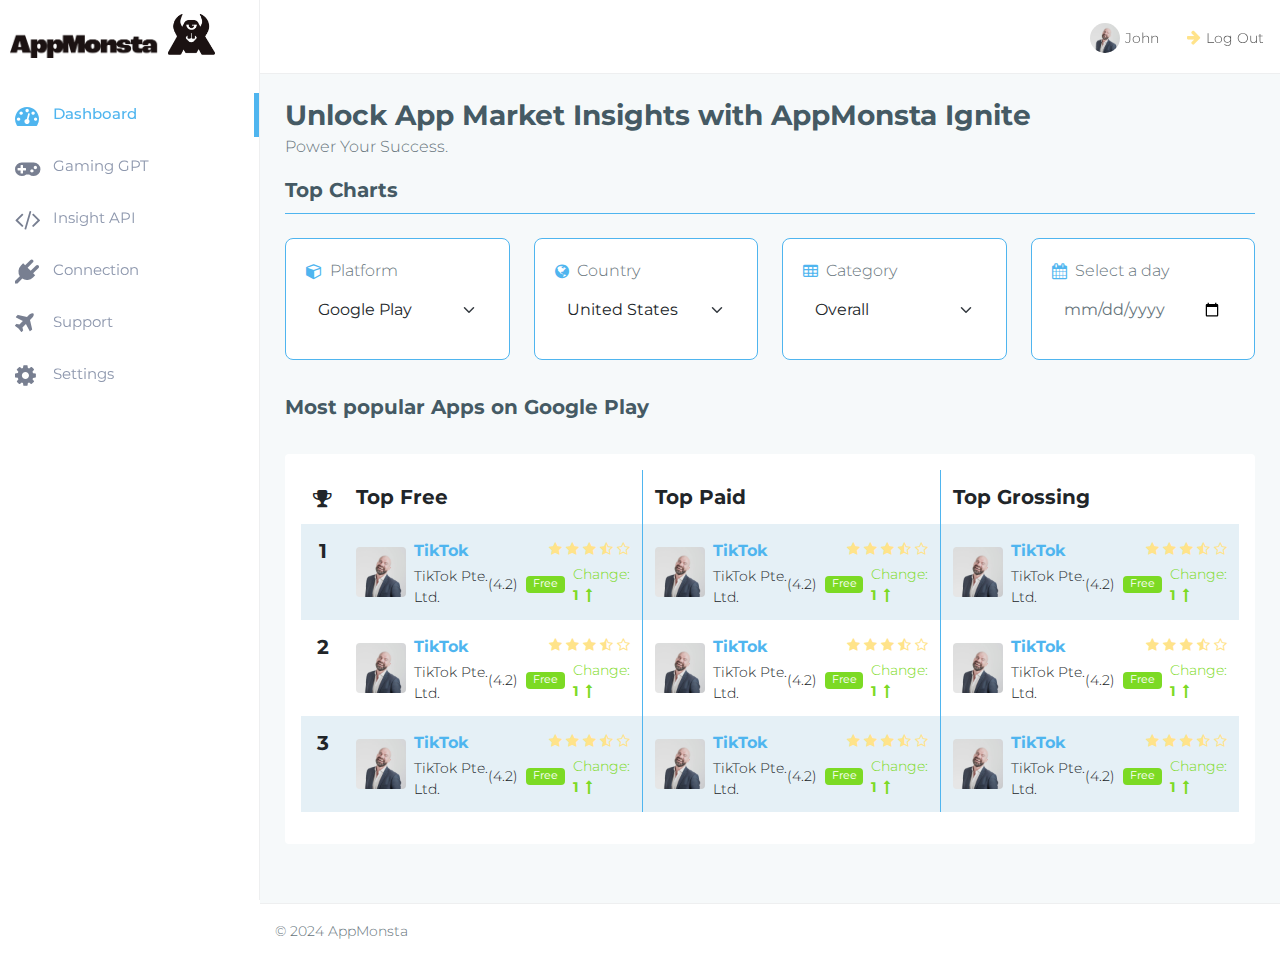
==== commit 4cdf6a5f: "fixed" ====
--- a/index.html
+++ b/index.html
@@ -1352,8 +1352,7 @@
 				<!-- footer -->
 				<!-- ============================================================== -->
 				<footer class="footer">
-					© 2021 Adminwrap by
-					<a href="https://www.wrappixel.com/">wrappixel.com</a>
+					© 2024 AppMonsta
 				</footer>
 				<!-- ============================================================== -->
 				<!-- End footer -->
